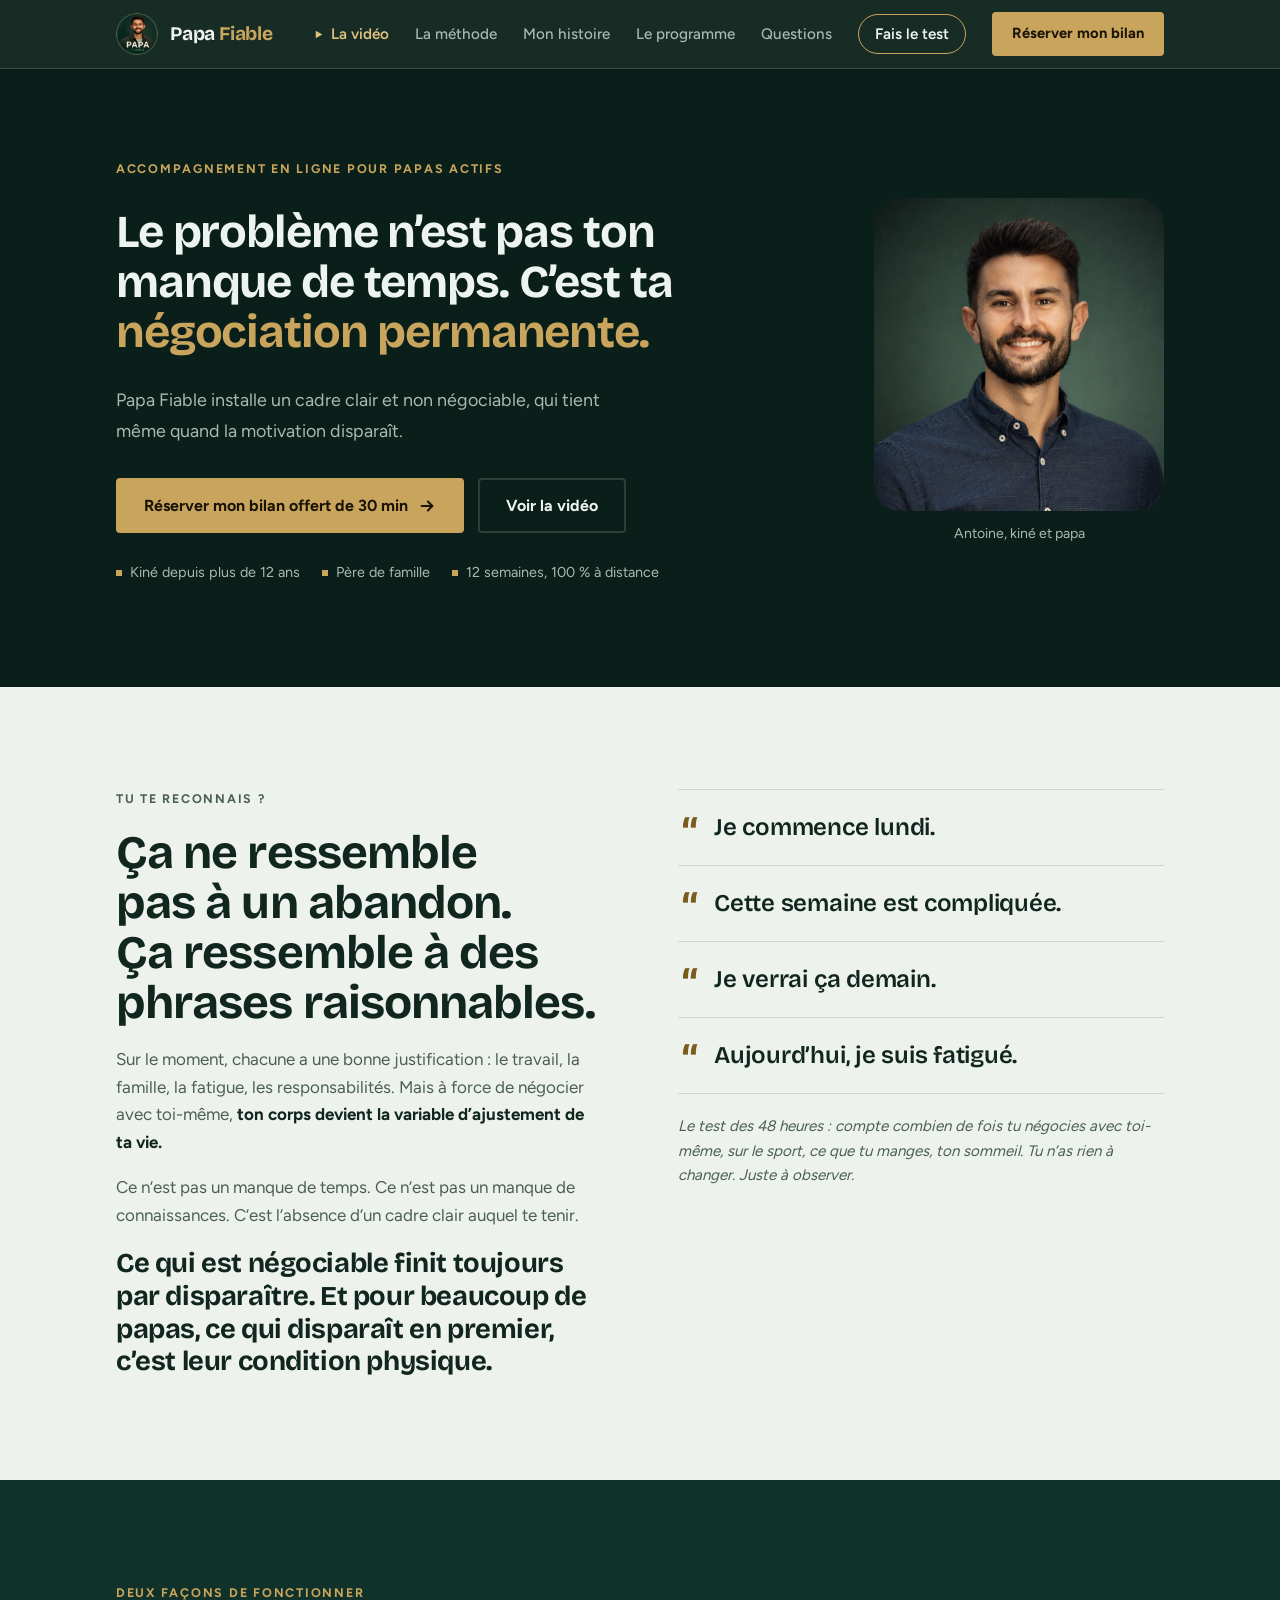
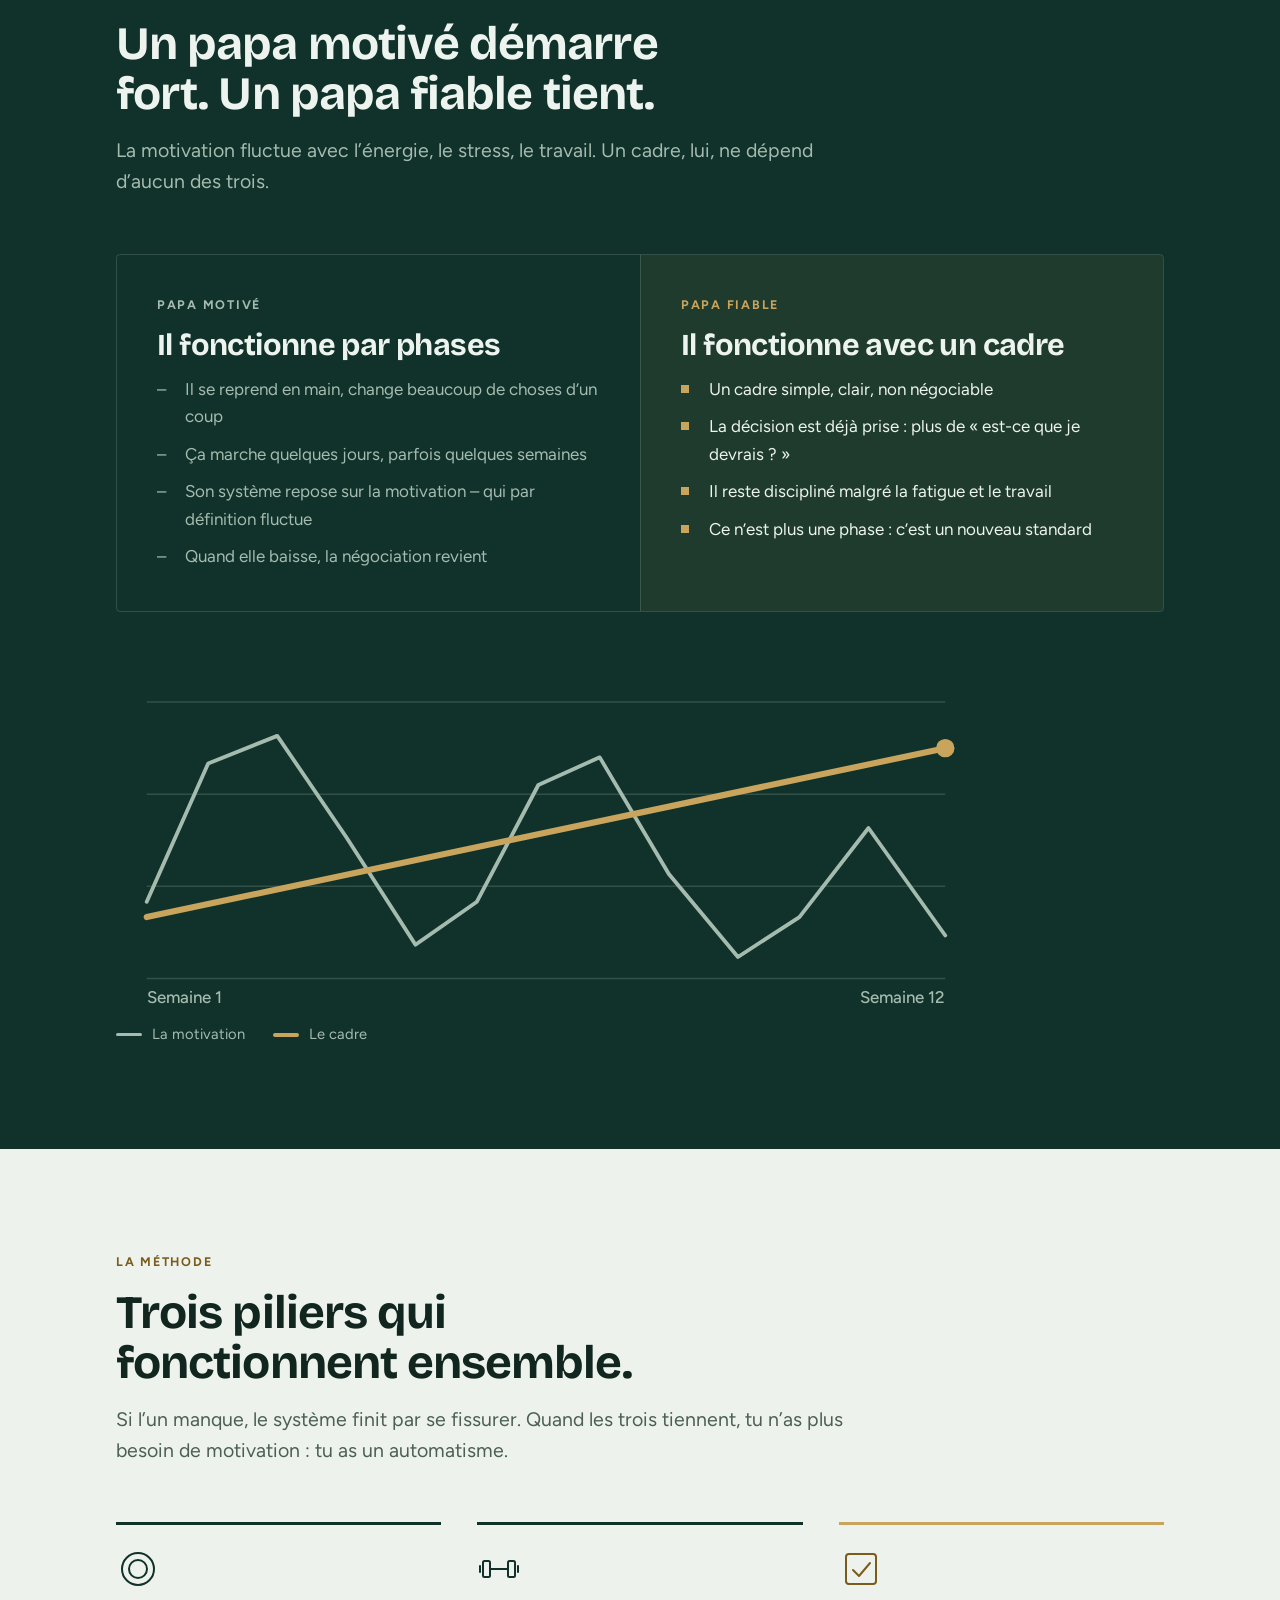
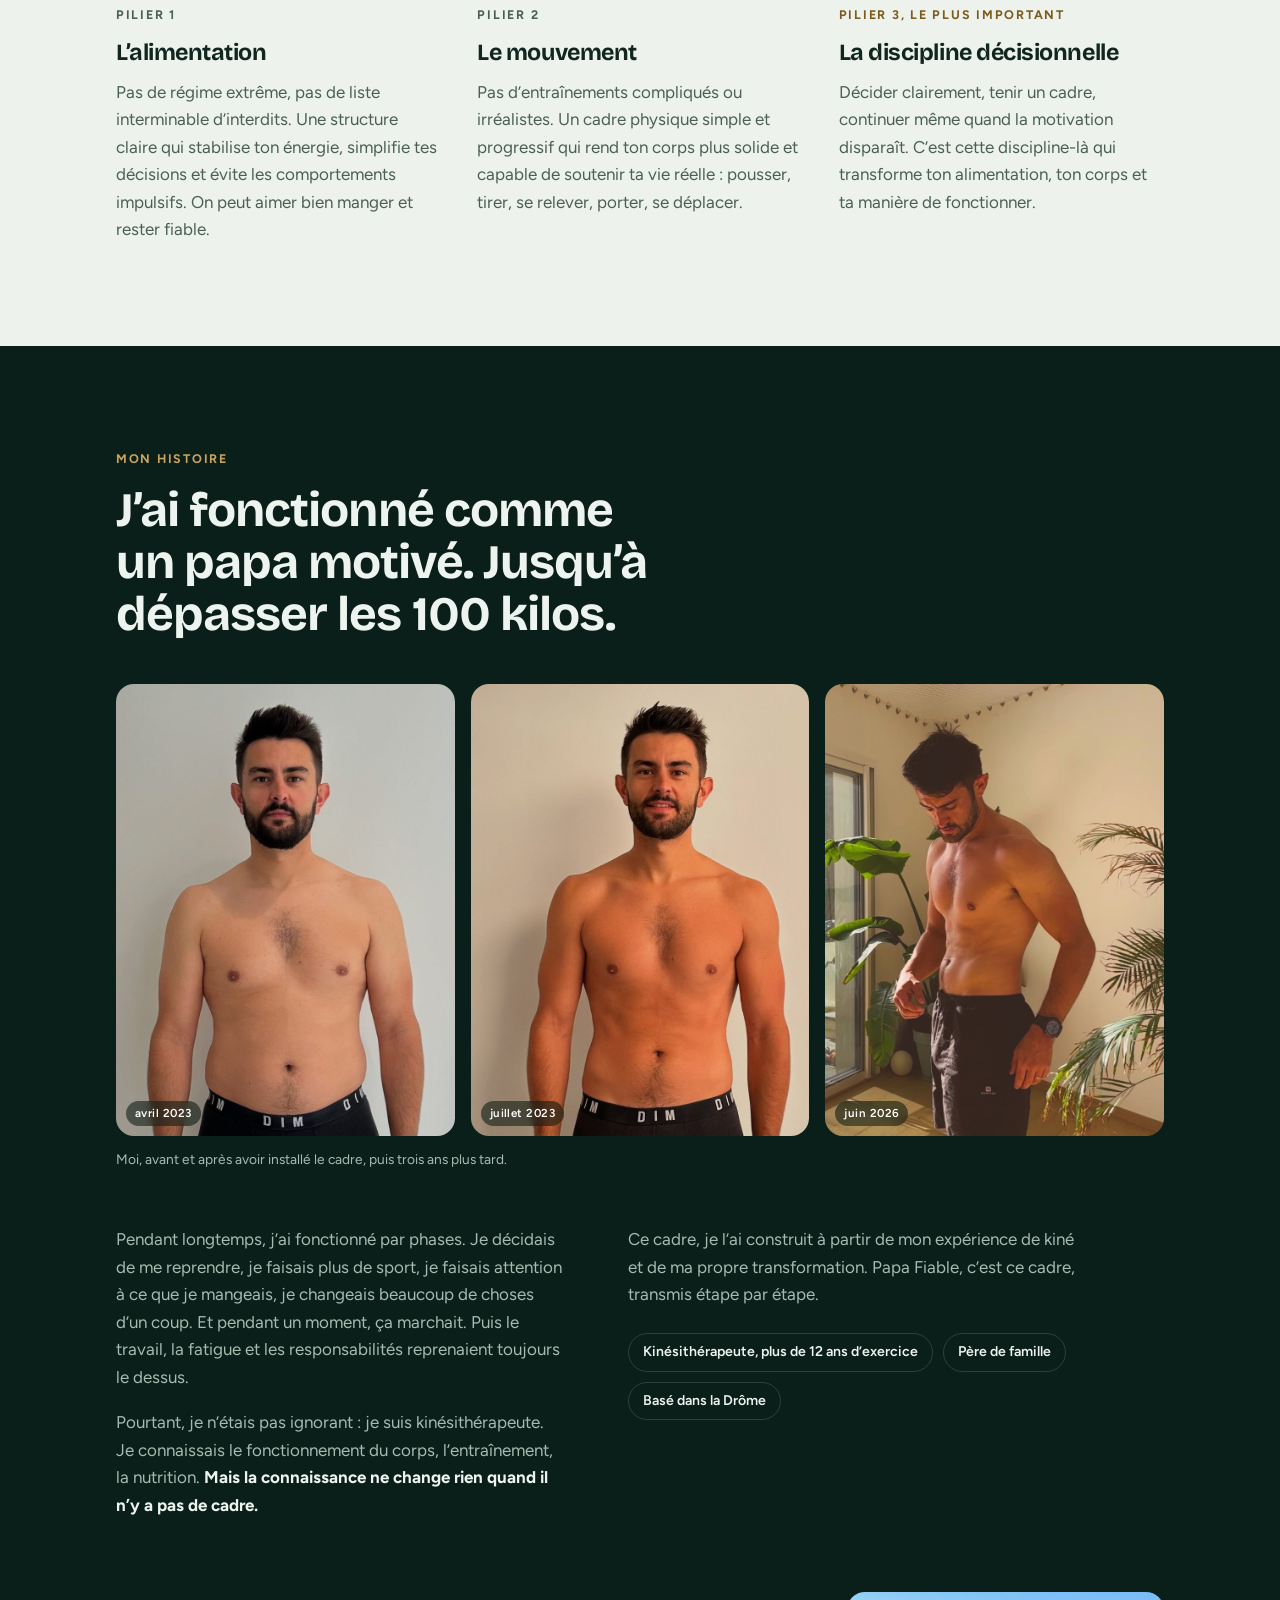
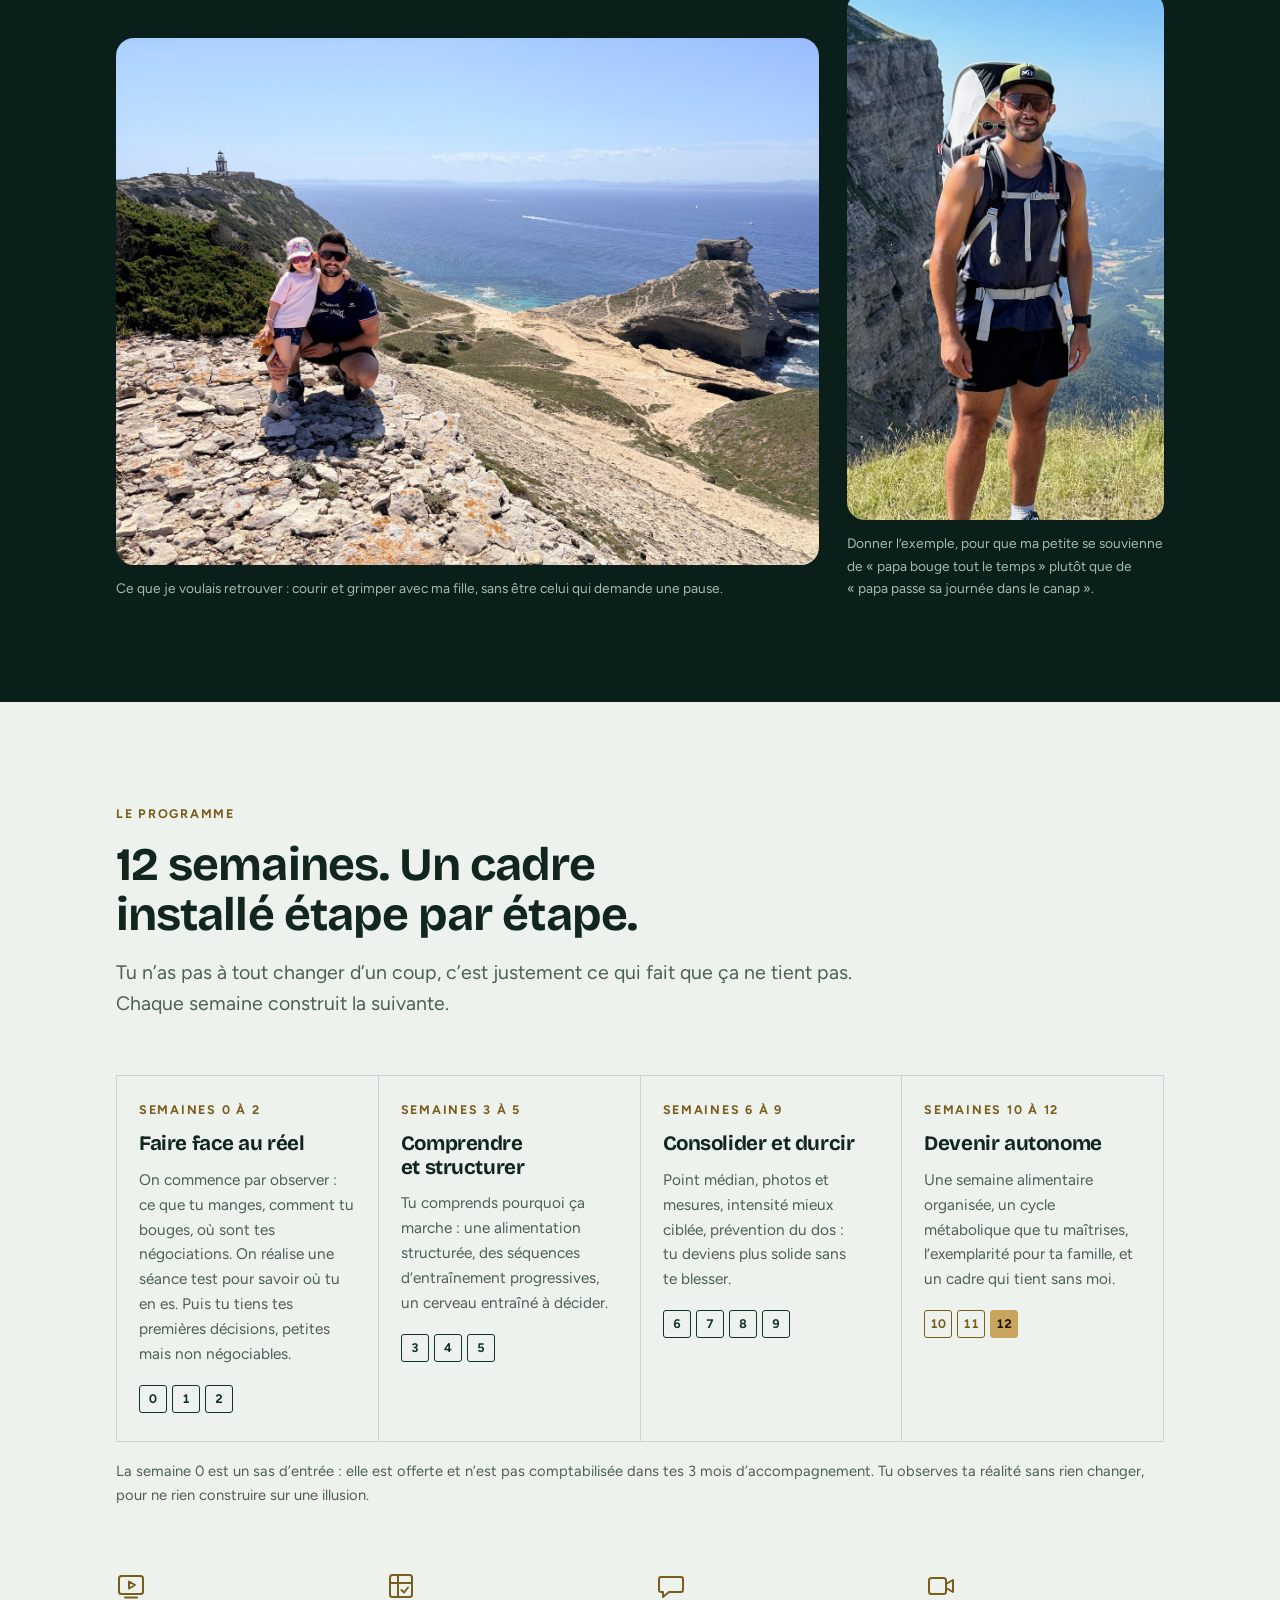
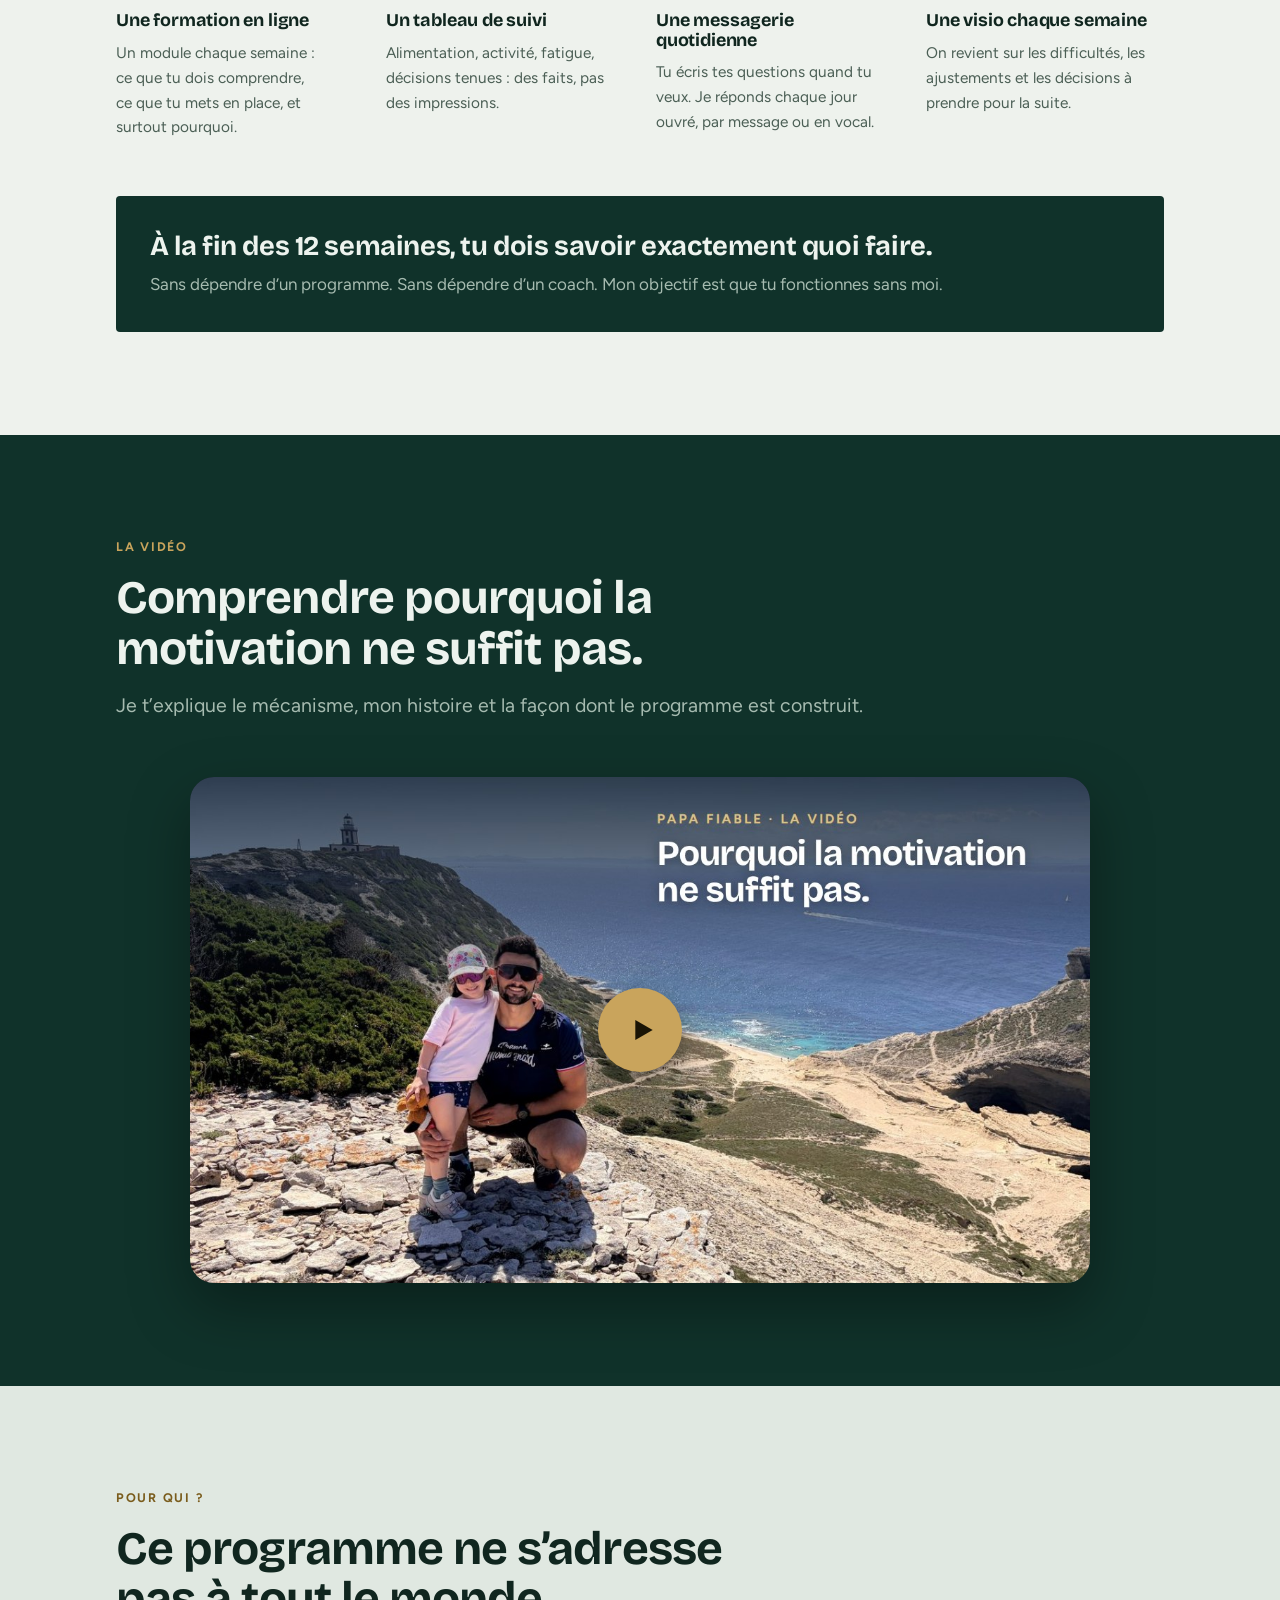
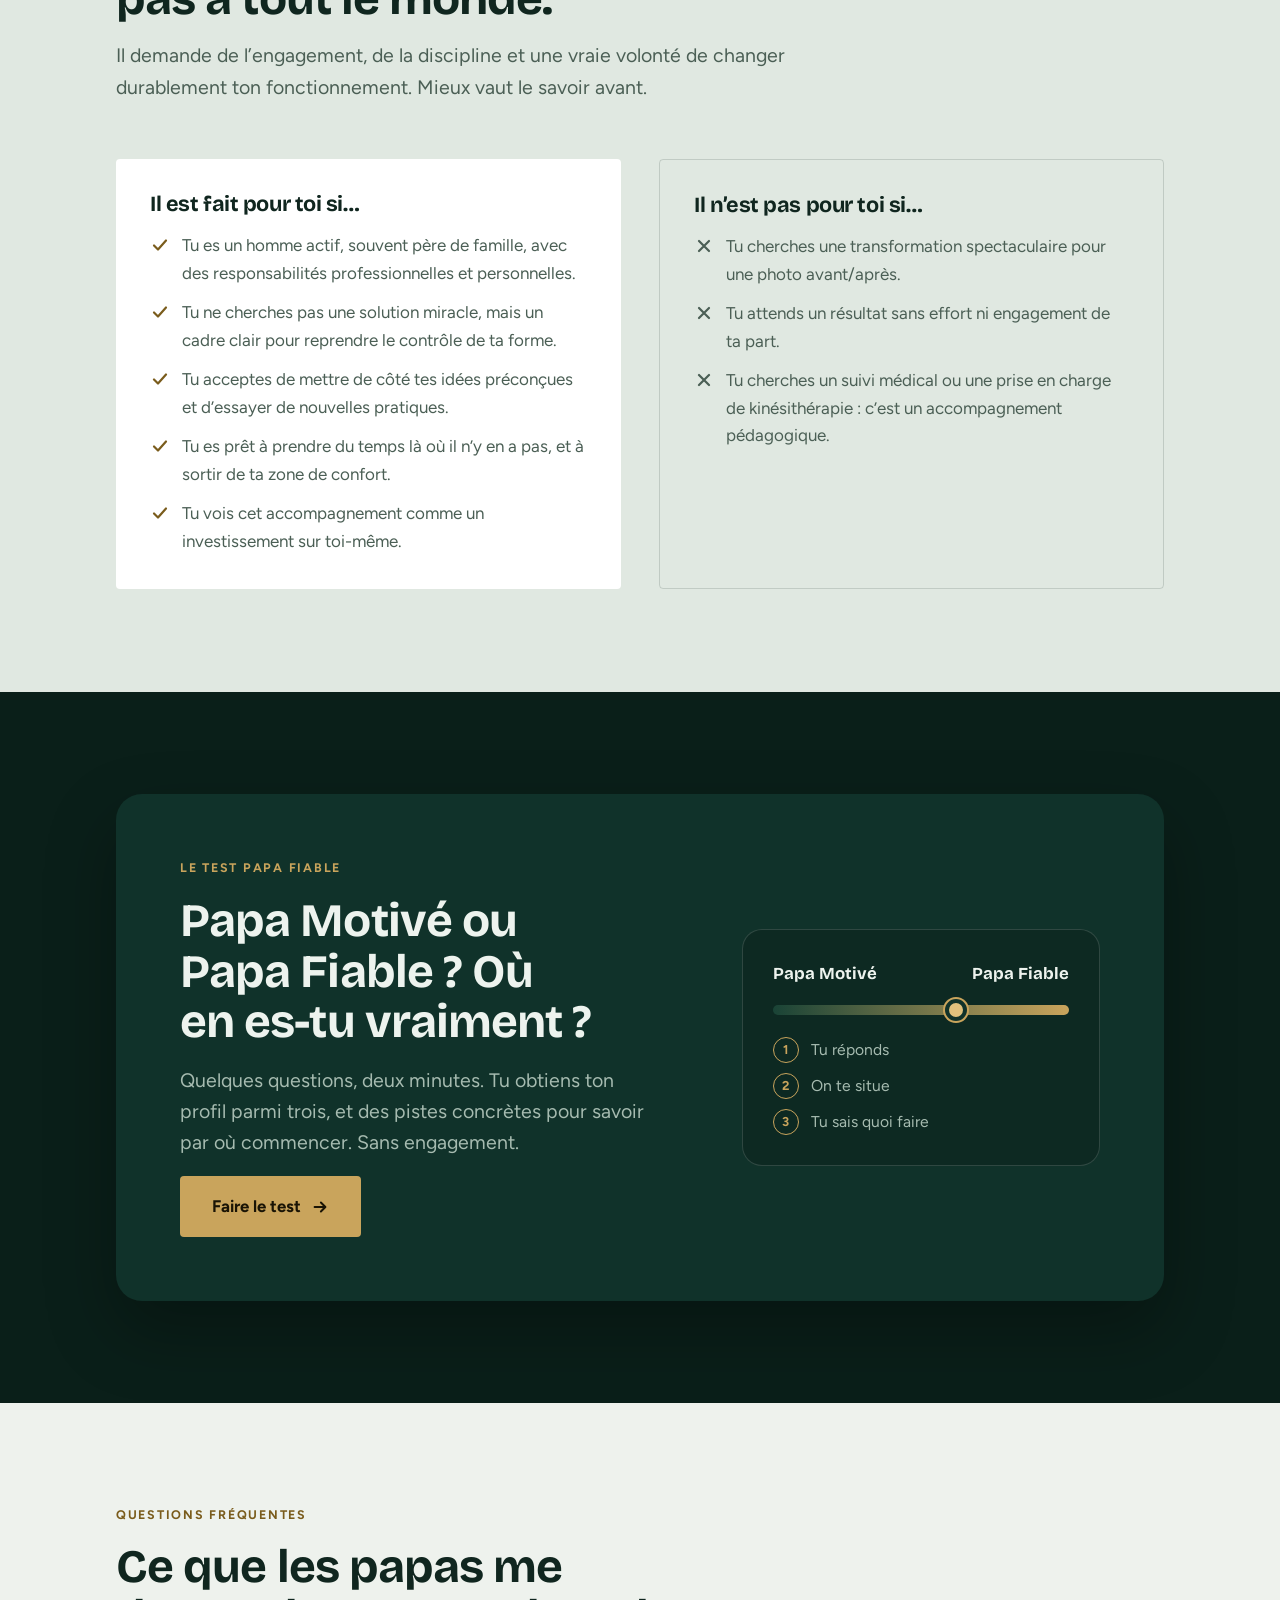
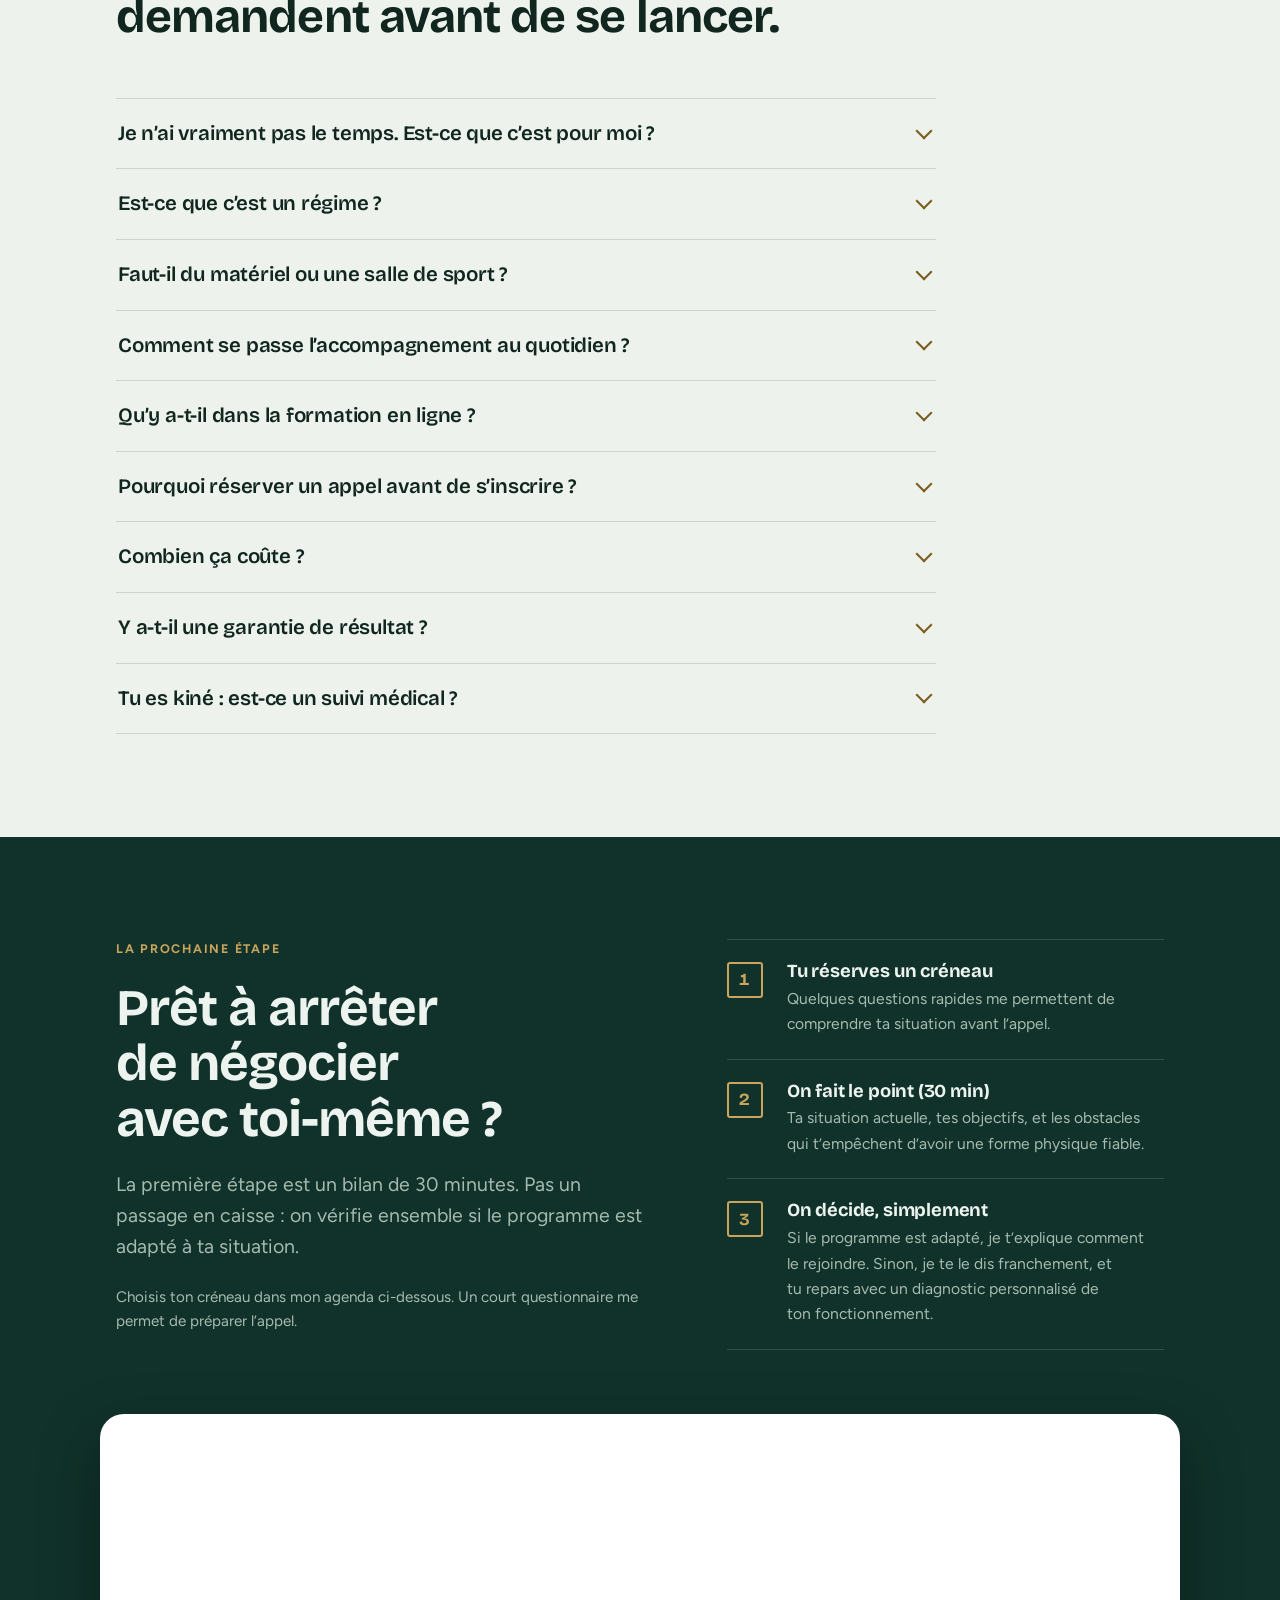
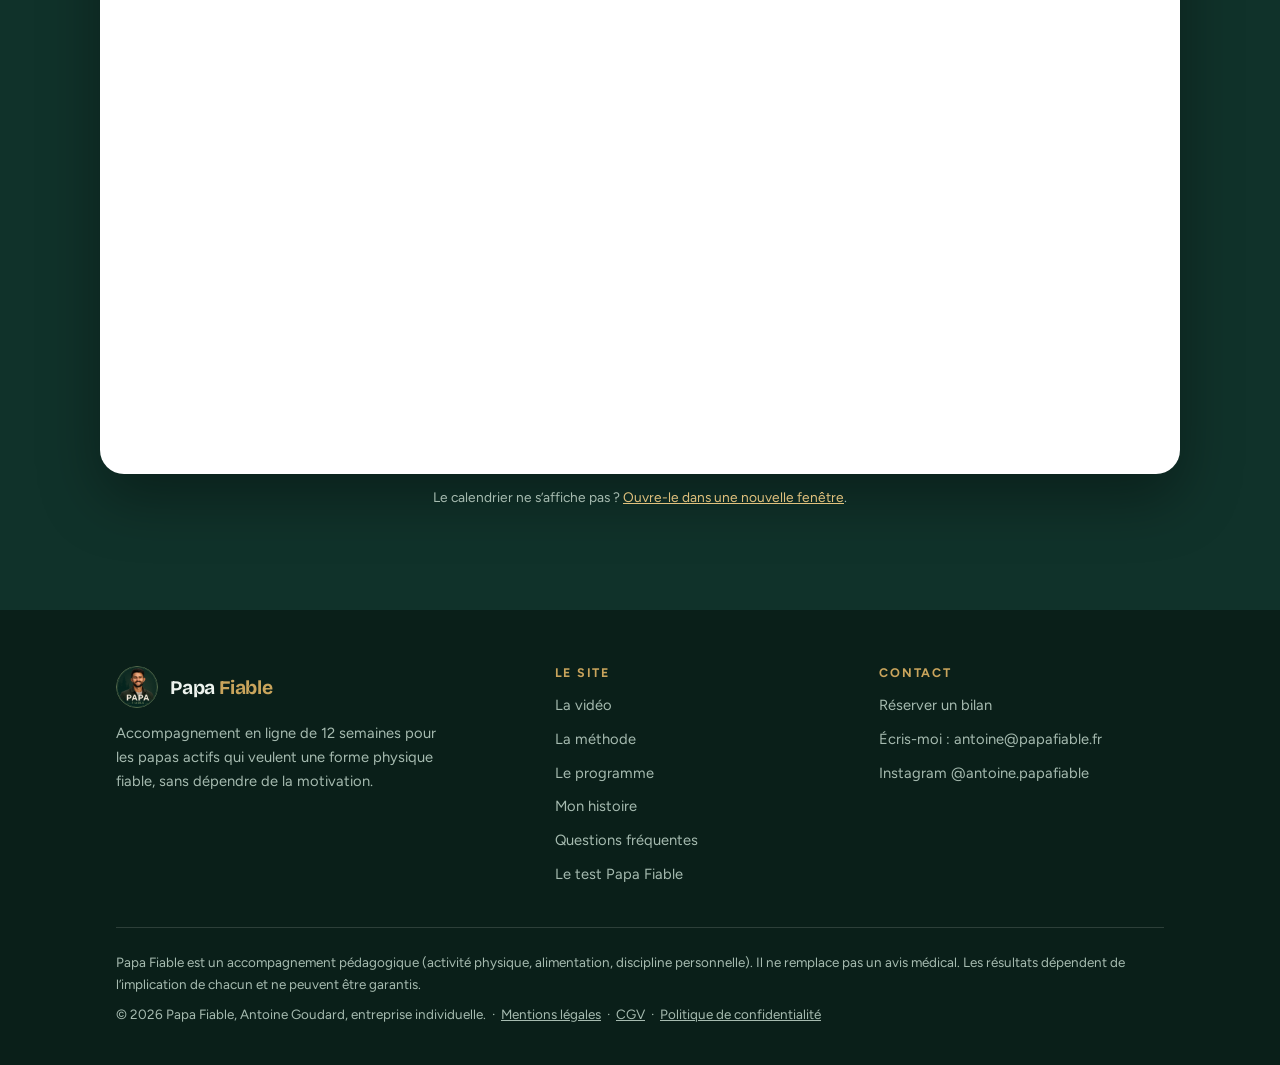
==== index.html @ 3202044a "Add files via upload" ====
<!doctype html>
<html lang="fr">
<head>
<meta charset="utf-8">
<meta name="viewport" content="width=device-width, initial-scale=1, viewport-fit=cover">
<title>Papa Fiable | Accompagnement en ligne pour papas actifs</title>
<meta name="description" content="Papa Fiable : accompagnement en ligne de 12 semaines pour les papas actifs qui veulent une forme physique fiable, sans dépendre de la motivation. Réserve ton bilan offert de 30 minutes.">
<link rel="canonical" href="https://papafiable.fr/">
<meta name="theme-color" content="#0a1f19">
<meta property="og:type" content="website">
<meta property="og:locale" content="fr_FR">
<meta property="og:site_name" content="Papa Fiable">
<meta property="og:title" content="Papa Fiable | Accompagnement en ligne pour papas actifs">
<meta property="og:description" content="Papa Fiable : accompagnement en ligne de 12 semaines pour les papas actifs qui veulent une forme physique fiable, sans dépendre de la motivation. Réserve ton bilan offert de 30 minutes.">
<meta property="og:url" content="https://papafiable.fr/">
<meta property="og:image" content="https://papafiable.fr/assets/img/og-image.jpg">
<meta name="twitter:card" content="summary_large_image">
<link rel="icon" type="image/png" sizes="32x32" href="/assets/img/favicon-32.png">
<link rel="icon" type="image/png" sizes="64x64" href="/assets/img/favicon-64.png">
<link rel="apple-touch-icon" href="/assets/img/apple-touch-icon.png">
<link rel="preload" href="/assets/fonts/bricolage-grotesque-latin-wght-normal.woff2" as="font" type="font/woff2" crossorigin>
<link rel="preload" href="/assets/fonts/figtree-latin-wght-normal.woff2" as="font" type="font/woff2" crossorigin>
<link rel="stylesheet" href="/css/style.css">
<script defer src="/js/main.js"></script>
</head>
<body>
<header class="site-header">
  <div class="wrap">
    <a class="brand" href="/" aria-label="Papa Fiable, accueil">
      <img src="/assets/img/logo.png" alt="" width="42" height="42">
      <span>Papa <b>Fiable</b></span>
    </a>
    <nav class="nav" aria-label="Navigation principale">
      <a class="nav-video" href="#video"><svg viewBox="0 0 20 20" fill="currentColor" aria-hidden="true"><path d="M5 3l12 7-12 7z"/></svg>La vidéo</a>
      <a href="#methode">La méthode</a>
      <a href="#histoire">Mon histoire</a>
      <a href="#programme">Le programme</a>
      <a href="#faq">Questions</a>
      <a class="nav-test" href="/quiz/">Fais le test</a>
      <a class="btn btn--gold btn--sm" href="#rdv">Réserver mon bilan</a>
    </nav>
  </div>
</header>

<main id="contenu">

<!-- 1. Hero -->
<section class="hero">
  <div class="wrap">
    <div class="hero-copy">
      <p class="eyebrow">Accompagnement en ligne pour papas actifs</p>
      <h1>Le problème n’est pas ton manque de temps. C’est ta <em>négociation permanente.</em></h1>
      <p class="sub">Papa Fiable installe un cadre clair et non négociable, qui tient même quand la motivation disparaît.</p>
      <div class="hero-cta">
        <a class="btn btn--gold" href="#rdv">Réserver mon bilan offert de 30&nbsp;min
          <svg viewBox="0 0 20 20" fill="none" stroke="currentColor" stroke-width="2.2" stroke-linecap="round" stroke-linejoin="round" aria-hidden="true"><path d="M4 10h11M11 5l5 5-5 5"/></svg>
        </a>
        <a class="btn btn--ghost" href="#video" data-play-video>Voir la vidéo</a>
      </div>
      <ul class="hero-proof">
        <li>Kiné depuis plus de 12 ans</li>
        <li>Père de famille</li>
        <li>12 semaines, 100&nbsp;% à distance</li>
      </ul>
    </div>
    <figure class="hero-photo">
      <img src="/assets/img/antoine-portrait-carre.jpg" alt="Antoine, fondateur de Papa Fiable, souriant" width="872" height="884" fetchpriority="high">
      <figcaption>Antoine, kiné et papa</figcaption>
    </figure>
  </div>
</section>

<!-- 2. Le problème -->
<section class="section section--paper" id="probleme">
  <div class="wrap split">
    <div class="prose">
      <p class="eyebrow">Tu te reconnais&nbsp;?</p>
      <h2 class="h2">Ça ne ressemble pas à un abandon. Ça ressemble à des phrases raisonnables.</h2>
      <p>Sur le moment, chacune a une bonne justification&nbsp;: le travail, la famille, la fatigue, les responsabilités. Mais à force de négocier avec toi-même, <strong>ton corps devient la variable d’ajustement de ta vie.</strong></p>
      <p>Ce n’est pas un manque de temps. Ce n’est pas un manque de connaissances. C’est l’absence d’un cadre clair auquel te tenir.</p>
      <p class="pull">Ce qui est négociable finit toujours par disparaître. Et pour beaucoup de papas, ce qui disparaît en premier, c’est leur condition physique.</p>
    </div>
    <div>
      <ul class="carnet" aria-label="Les phrases que tu te répètes">
        <li>Je commence lundi.</li>
        <li>Cette semaine est compliquée.</li>
        <li>Je verrai ça demain.</li>
        <li>Aujourd’hui, je suis fatigué.</li>
      </ul>
      <p class="carnet-note">Le test des 48&nbsp;heures&nbsp;: compte combien de fois tu négocies avec toi-même, sur le sport, ce que tu manges, ton sommeil. Tu n’as rien à changer. Juste à observer.</p>
    </div>
  </div>
</section>

<!-- 3. Motivé / Fiable -->
<section class="section section--marine">
  <div class="wrap">
    <div class="section-head">
      <p class="eyebrow">Deux façons de fonctionner</p>
      <h2 class="h2">Un papa motivé démarre fort. Un papa fiable tient.</h2>
      <p class="lead">La motivation fluctue avec l’énergie, le stress, le travail. Un cadre, lui, ne dépend d’aucun des trois.</p>
    </div>
    <div class="duo">
      <div>
        <p class="tag">Papa motivé</p>
        <h3>Il fonctionne par phases</h3>
        <ul>
          <li>Il se reprend en main, change beaucoup de choses d’un coup</li>
          <li>Ça marche quelques jours, parfois quelques semaines</li>
          <li>Son système repose sur la motivation – qui par définition fluctue</li>
          <li>Quand elle baisse, la négociation revient</li>
        </ul>
      </div>
      <div>
        <p class="tag">Papa fiable</p>
        <h3>Il fonctionne avec un cadre</h3>
        <ul>
          <li>Un cadre simple, clair, non négociable</li>
          <li>La décision est déjà prise&nbsp;: plus de «&nbsp;est-ce que je devrais&nbsp;?&nbsp;»</li>
          <li>Il reste discipliné malgré la fatigue et le travail</li>
          <li>Ce n’est plus une phase&nbsp;: c’est un nouveau standard</li>
        </ul>
      </div>
    </div>
    <div class="chart">
      <svg viewBox="0 0 560 230" role="img" aria-labelledby="chart-t chart-d">
        <title id="chart-t">La motivation monte et descend, le cadre avance</title>
        <desc id="chart-d">Une courbe irrégulière représente la motivation, avec des pics puis des chutes. Une ligne régulière et ascendante représente le cadre.</desc>
        <g class="grid"><line x1="20" y1="30" x2="540" y2="30"/><line x1="20" y1="90" x2="540" y2="90"/><line x1="20" y1="150" x2="540" y2="150"/><line x1="20" y1="210" x2="540" y2="210"/></g>
        <polyline class="wave" points="20,160 60,70 105,52 150,118 195,188 235,160 275,84 315,66 360,142 405,196 445,170 490,112 540,182"/>
        <line class="frame-line" x1="20" y1="170" x2="540" y2="60"/>
        <circle class="dot" cx="540" cy="60" r="6"/>
        <text class="axis-label" x="20" y="226">Semaine 1</text>
        <text class="axis-label" x="540" y="226" text-anchor="end">Semaine 12</text>
      </svg>
      <div class="chart-legend"><span><i></i>La motivation</span><span><i></i>Le cadre</span></div>
    </div>
  </div>
</section>

<!-- 4. Les piliers -->
<section class="section section--paper" id="methode">
  <div class="wrap">
    <div class="section-head">
      <p class="eyebrow">La méthode</p>
      <h2 class="h2">Trois piliers qui fonctionnent ensemble.</h2>
      <p class="lead">Si l’un manque, le système finit par se fissurer. Quand les trois tiennent, tu n’as plus besoin de motivation&nbsp;: tu as un automatisme.</p>
    </div>
    <div class="pillars">
      <article class="pillar">
        <svg viewBox="0 0 44 44" fill="none" stroke="currentColor" stroke-width="2" stroke-linecap="round" aria-hidden="true"><circle cx="22" cy="22" r="16"/><circle cx="22" cy="22" r="9"/></svg>
        <p class="kicker">Pilier 1</p>
        <h3>L’alimentation</h3>
        <p>Pas de régime extrême, pas de liste interminable d’interdits. Une structure claire qui stabilise ton énergie, simplifie tes décisions et évite les comportements impulsifs. On peut aimer bien manger et rester fiable.</p>
      </article>
      <article class="pillar">
        <svg viewBox="0 0 44 44" fill="none" stroke="currentColor" stroke-width="2" stroke-linecap="round" stroke-linejoin="round" aria-hidden="true"><path d="M13 22h18"/><rect x="6" y="14" width="7" height="16" rx="1.5"/><rect x="31" y="14" width="7" height="16" rx="1.5"/><path d="M3 19v6M41 19v6"/></svg>
        <p class="kicker">Pilier 2</p>
        <h3>Le mouvement</h3>
        <p>Pas d’entraînements compliqués ou irréalistes. Un cadre physique simple et progressif qui rend ton corps plus solide et capable de soutenir ta vie réelle&nbsp;: pousser, tirer, se relever, porter, se déplacer.</p>
      </article>
      <article class="pillar">
        <svg viewBox="0 0 44 44" fill="none" stroke="currentColor" stroke-width="2" stroke-linecap="round" stroke-linejoin="round" aria-hidden="true"><rect x="7" y="7" width="30" height="30" rx="3"/><path d="M14 23l6 6 11-13"/></svg>
        <p class="kicker">Pilier 3, le plus important</p>
        <h3>La discipline décisionnelle</h3>
        <p>Décider clairement, tenir un cadre, continuer même quand la motivation disparaît. C’est cette discipline-là qui transforme ton alimentation, ton corps et ta manière de fonctionner.</p>
      </article>
    </div>
  </div>
</section>

<!-- 5. Mon histoire -->
<section class="section section--ink" id="histoire">
  <div class="wrap">
    <div class="story-head">
      <p class="eyebrow">Mon histoire</p>
      <h2>J’ai fonctionné comme un papa motivé. Jusqu’à dépasser les 100&nbsp;kilos.</h2>
    </div>
    <figure class="triptych" style="margin:0">
      <div class="tri">
        <div class="tri-i"><img src="/assets/img/tri-avril-2023.jpg" alt="Antoine en avril 2023, avant la mise en place du cadre" width="800" height="1067" loading="lazy"><span class="date">avril 2023</span></div>
        <div class="tri-i"><img src="/assets/img/tri-juillet-2023.jpg" alt="Antoine en juillet 2023, après la mise en place du cadre" width="800" height="1067" loading="lazy"><span class="date">juillet 2023</span></div>
        <div class="tri-i"><img src="/assets/img/tri-juin-2026.jpg" alt="Antoine en juin 2026, trois ans plus tard" width="800" height="1067" loading="lazy"><span class="date">juin 2026</span></div>
      </div>
      <figcaption>Moi, avant et après avoir installé le cadre, puis trois ans plus tard.</figcaption>
    </figure>
    <div class="story-copy prose">
      <div class="col">
        <p>Pendant longtemps, j’ai fonctionné par phases. Je décidais de me reprendre, je faisais plus de sport, je faisais attention à ce que je mangeais, je changeais beaucoup de choses d’un coup. Et pendant un moment, ça marchait. Puis le travail, la fatigue et les responsabilités reprenaient toujours le dessus.</p>
        <p>Pourtant, je n’étais pas ignorant&nbsp;: je suis kinésithérapeute. Je connaissais le fonctionnement du corps, l’entraînement, la nutrition. <strong>Mais la connaissance ne change rien quand il n’y a pas de cadre.</strong></p>
      </div>
      <div class="col">
        <p>Ce cadre, je l’ai construit à partir de mon expérience de kiné et de ma propre transformation. Papa Fiable, c’est ce cadre, transmis étape par étape.</p>
        <ul class="creds">
          <li>Kinésithérapeute, plus de 12 ans d’exercice</li>
          <li>Père de famille</li>
          <li>Basé dans la Drôme</li>
        </ul>
      </div>
    </div>
    <div class="gallery">
      <figure class="g-wide">
        <img src="/assets/img/falaise-alice.jpg" alt="Antoine et sa fille sur une falaise face à la mer, souriants" width="1600" height="1200" loading="lazy">
        <figcaption>Ce que je voulais retrouver&nbsp;: courir et grimper avec ma fille, sans être celui qui demande une pause.</figcaption>
      </figure>
      <figure class="g-tall">
        <img src="/assets/img/rando-porte-bebe.jpg" alt="Antoine en randonnée en montagne avec un enfant dans un porte-bébé" width="648" height="1500" loading="lazy">
        <figcaption>Donner l’exemple, pour que ma petite se souvienne de «&nbsp;papa bouge tout le temps&nbsp;» plutôt que de «&nbsp;papa passe sa journée dans le canap&nbsp;».</figcaption>
      </figure>
    </div>
  </div>
</section>

<!-- 6. Le programme -->
<section class="section section--paper" id="programme">
  <div class="wrap">
    <div class="section-head">
      <p class="eyebrow">Le programme</p>
      <h2 class="h2">12 semaines. Un cadre installé étape par étape.</h2>
      <p class="lead">Tu n’as pas à tout changer d’un coup, c’est justement ce qui fait que ça ne tient pas. Chaque semaine construit la suivante.</p>
    </div>
    <div class="phases">
      <article class="phase">
        <p class="when">Semaines 0 à 2</p>
        <h3>Faire face au réel</h3>
        <p>On commence par observer&nbsp;: ce que tu manges, comment tu bouges, où sont tes négociations. On réalise une séance test pour savoir où tu en es. Puis tu tiens tes premières décisions, petites mais non négociables.</p>
        <ol class="cells" aria-label="Semaines 0 à 2"><li>0</li><li>1</li><li>2</li></ol>
      </article>
      <article class="phase">
        <p class="when">Semaines 3 à 5</p>
        <h3>Comprendre et structurer</h3>
        <p>Tu comprends pourquoi ça marche&nbsp;: une alimentation structurée, des séquences d’entraînement progressives, un cerveau entraîné à décider.</p>
        <ol class="cells" aria-label="Semaines 3 à 5"><li>3</li><li>4</li><li>5</li></ol>
      </article>
      <article class="phase">
        <p class="when">Semaines 6 à 9</p>
        <h3>Consolider et durcir</h3>
        <p>Point médian, photos et mesures, intensité mieux ciblée, prévention du dos&nbsp;: tu deviens plus solide sans te blesser.</p>
        <ol class="cells" aria-label="Semaines 6 à 9"><li>6</li><li>7</li><li>8</li><li>9</li></ol>
      </article>
      <article class="phase">
        <p class="when">Semaines 10 à 12</p>
        <h3>Devenir autonome</h3>
        <p>Une semaine alimentaire organisée, un cycle métabolique que tu maîtrises, l’exemplarité pour ta famille, et un cadre qui tient sans moi.</p>
        <ol class="cells" aria-label="Semaines 10 à 12"><li>10</li><li>11</li><li>12</li></ol>
      </article>
    </div>
    <p class="phases-note">La semaine 0 est un sas d’entrée&nbsp;: elle est offerte et n’est pas comptabilisée dans tes 3 mois d’accompagnement. Tu observes ta réalité sans rien changer, pour ne rien construire sur une illusion.</p>

    <div class="includes">
      <article class="include">
        <svg viewBox="0 0 30 30" fill="none" stroke="currentColor" stroke-width="2" stroke-linecap="round" stroke-linejoin="round" aria-hidden="true"><rect x="3" y="5" width="24" height="18" rx="2.5"/><path d="M13 10.5l6 3.5-6 3.5z"/><path d="M9 26.5h12"/></svg>
        <h3>Une formation en ligne</h3>
        <p>Un module chaque semaine&nbsp;: ce que tu dois comprendre, ce que tu mets en place, et surtout pourquoi.</p>
      </article>
      <article class="include">
        <svg viewBox="0 0 30 30" fill="none" stroke="currentColor" stroke-width="2" stroke-linecap="round" stroke-linejoin="round" aria-hidden="true"><rect x="4" y="4" width="22" height="22" rx="2.5"/><path d="M4 12h22M12 4v22"/><path d="M15.5 19l2.5 2.5 4-5"/></svg>
        <h3>Un tableau de suivi</h3>
        <p>Alimentation, activité, fatigue, décisions tenues&nbsp;: des faits, pas des impressions.</p>
      </article>
      <article class="include">
        <svg viewBox="0 0 30 30" fill="none" stroke="currentColor" stroke-width="2" stroke-linecap="round" stroke-linejoin="round" aria-hidden="true"><path d="M5 6h20a2 2 0 012 2v11a2 2 0 01-2 2H13l-6 5v-5H5a2 2 0 01-2-2V8a2 2 0 012-2z"/></svg>
        <h3>Une messagerie quotidienne</h3>
        <p>Tu écris tes questions quand tu veux. Je réponds chaque jour ouvré, par message ou en vocal.</p>
      </article>
      <article class="include">
        <svg viewBox="0 0 30 30" fill="none" stroke="currentColor" stroke-width="2" stroke-linecap="round" stroke-linejoin="round" aria-hidden="true"><rect x="3" y="7" width="17" height="16" rx="2.5"/><path d="M20 13l7-4v12l-7-4"/></svg>
        <h3>Une visio chaque semaine</h3>
        <p>On revient sur les difficultés, les ajustements et les décisions à prendre pour la suite.</p>
      </article>
    </div>

    <div class="autonomy">
      <p>À la fin des 12 semaines, tu dois savoir exactement quoi faire.</p>
      <p>Sans dépendre d’un programme. Sans dépendre d’un coach. Mon objectif est que tu fonctionnes sans moi.</p>
    </div>
  </div>
</section>

<!-- 7. Vidéo -->
<section class="section section--marine" id="video">
  <div class="wrap">
    <div class="section-head">
      <p class="eyebrow">La vidéo</p>
      <h2 class="h2">Comprendre pourquoi la motivation ne suffit pas.</h2>
      <p class="lead">Je t’explique le mécanisme, mon histoire et la façon dont le programme est construit.</p>
    </div>
    <div class="video-wrap">
      <div class="video" id="vsl" data-yt="W4G4U67p5-M">
        <iframe id="vsl-frame" src="https://www.youtube-nocookie.com/embed/W4G4U67p5-M?enablejsapi=1&amp;rel=0&amp;modestbranding=1&amp;playsinline=1&amp;iv_load_policy=3&amp;disablekb=0" title="Vidéo de présentation Papa Fiable" loading="lazy" referrerpolicy="strict-origin-when-cross-origin" allow="accelerometer; autoplay; encrypted-media; picture-in-picture; fullscreen" allowfullscreen></iframe>
        <button class="play" type="button" aria-label="Lire la vidéo de présentation de Papa Fiable">
          <img src="/assets/img/video-poster.jpg" alt="" width="1280" height="720" loading="lazy">
          <span class="disc"><svg viewBox="0 0 24 24" fill="currentColor" aria-hidden="true"><path d="M7 4.5v15l13-7.5z"/></svg></span>
        </button>
      </div>
    </div>
  </div>
</section>

<!-- 8. Pour qui -->
<section class="section section--paper-2" id="pour-qui">
  <div class="wrap">
    <div class="section-head">
      <p class="eyebrow">Pour qui&nbsp;?</p>
      <h2 class="h2">Ce programme ne s’adresse pas à tout le monde.</h2>
      <p class="lead">Il demande de l’engagement, de la discipline et une vraie volonté de changer durablement ton fonctionnement. Mieux vaut le savoir avant.</p>
    </div>
    <div class="fit">
      <div>
        <h3>Il est fait pour toi si…</h3>
        <ul>
          <li><svg viewBox="0 0 20 20" fill="none" stroke="currentColor" stroke-width="2.2" stroke-linecap="round" stroke-linejoin="round" aria-hidden="true"><path d="M4 10.5l4 4 8-9"/></svg>Tu es un homme actif, souvent père de famille, avec des responsabilités professionnelles et personnelles.</li>
          <li><svg viewBox="0 0 20 20" fill="none" stroke="currentColor" stroke-width="2.2" stroke-linecap="round" stroke-linejoin="round" aria-hidden="true"><path d="M4 10.5l4 4 8-9"/></svg>Tu ne cherches pas une solution miracle, mais un cadre clair pour reprendre le contrôle de ta forme.</li>
          <li><svg viewBox="0 0 20 20" fill="none" stroke="currentColor" stroke-width="2.2" stroke-linecap="round" stroke-linejoin="round" aria-hidden="true"><path d="M4 10.5l4 4 8-9"/></svg>Tu acceptes de mettre de côté tes idées préconçues et d’essayer de nouvelles pratiques.</li>
          <li><svg viewBox="0 0 20 20" fill="none" stroke="currentColor" stroke-width="2.2" stroke-linecap="round" stroke-linejoin="round" aria-hidden="true"><path d="M4 10.5l4 4 8-9"/></svg>Tu es prêt à prendre du temps là où il n’y en a pas, et à sortir de ta zone de confort.</li>
          <li><svg viewBox="0 0 20 20" fill="none" stroke="currentColor" stroke-width="2.2" stroke-linecap="round" stroke-linejoin="round" aria-hidden="true"><path d="M4 10.5l4 4 8-9"/></svg>Tu vois cet accompagnement comme un investissement sur toi-même.</li>
        </ul>
      </div>
      <div>
        <h3>Il n’est pas pour toi si…</h3>
        <ul>
          <li><svg viewBox="0 0 20 20" fill="none" stroke="currentColor" stroke-width="2.2" stroke-linecap="round" aria-hidden="true"><path d="M5 5l10 10M15 5L5 15"/></svg>Tu cherches une transformation spectaculaire pour une photo avant/après.</li>
          <li><svg viewBox="0 0 20 20" fill="none" stroke="currentColor" stroke-width="2.2" stroke-linecap="round" aria-hidden="true"><path d="M5 5l10 10M15 5L5 15"/></svg>Tu attends un résultat sans effort ni engagement de ta part.</li>
          <li><svg viewBox="0 0 20 20" fill="none" stroke="currentColor" stroke-width="2.2" stroke-linecap="round" aria-hidden="true"><path d="M5 5l10 10M15 5L5 15"/></svg>Tu cherches un suivi médical ou une prise en charge de kinésithérapie&nbsp;: c’est un accompagnement pédagogique.</li>
        </ul>
      </div>
    </div>
  </div>
</section>

<!-- 9. Quiz -->
<section class="section section--ink quiz-section" id="quiz">
  <div class="wrap">
    <div class="quiz-card cadre">
      <div class="quiz-copy">
        <p class="eyebrow">Le test Papa Fiable</p>
        <h2>Papa Motivé ou Papa Fiable&nbsp;? Où en es-tu vraiment&nbsp;?</h2>
        <p class="lead">Quelques questions, deux minutes. Tu obtiens ton profil parmi trois, et des pistes concrètes pour savoir par où commencer. Sans engagement.</p>
        <a class="btn btn--gold btn--lg" href="/quiz/">Faire le test
          <svg viewBox="0 0 20 20" fill="none" stroke="currentColor" stroke-width="2.2" stroke-linecap="round" stroke-linejoin="round" aria-hidden="true"><path d="M4 10h11M11 5l5 5-5 5"/></svg>
        </a>
      </div>
      <div class="quiz-gauge" aria-hidden="true">
        <div class="gauge-labels"><b>Papa Motivé</b><b>Papa Fiable</b></div>
        <div class="gauge-bar"><i></i></div>
        <ol class="gauge-steps"><li>Tu réponds</li><li>On te situe</li><li>Tu sais quoi faire</li></ol>
      </div>
    </div>
  </div>
</section>

<!-- 10. FAQ -->
<section class="section section--paper" id="faq">
  <div class="wrap">
    <div class="section-head">
      <p class="eyebrow">Questions fréquentes</p>
      <h2 class="h2">Ce que les papas me demandent avant de se lancer.</h2>
    </div>
    <div class="faq">
      <details>
        <summary>Je n’ai vraiment pas le temps. Est-ce que c’est pour moi&nbsp;?</summary>
        <div class="answer"><p>Le programme est conçu pour ta vraie vie, avec ton travail, ta famille et les imprévus, pas pour une période idéale. On démarre petit&nbsp;: la première semaine d’action, tu ne changes qu’une seule règle alimentaire et tu ajoutes quelques séances simples.</p><p>Et le vrai sujet est rarement le temps. C’est la fréquence de tes micro-négociations.</p></div>
      </details>
      <details>
        <summary>Est-ce que c’est un régime&nbsp;?</summary>
        <div class="answer"><p>Non. Pas de régime extrême, pas de liste d’interdits. On structure ton alimentation pour stabiliser ton énergie et simplifier tes décisions, et on t’apprend à ajuster intelligemment selon tes journées. On peut aimer bien manger et bien vivre.</p></div>
      </details>
      <details>
        <summary>Faut-il du matériel ou une salle de sport&nbsp;?</summary>
        <div class="answer"><p>Le programme se fait entièrement à distance. Il te faut un espace minimal pour bouger, une balance, des haltères ou des charges, et une tenue adaptée. On fait le point sur ta situation pendant le bilan.</p></div>
      </details>
      <details>
        <summary>Comment se passe l’accompagnement au quotidien&nbsp;?</summary>
        <div class="answer"><p>Tu suis un module de formation chaque semaine, tu remplis ton tableau de suivi, tu m’écris tes questions par messagerie (je réponds chaque jour ouvré, par message ou en vocal) et nous faisons une visioconférence hebdomadaire.</p></div>
      </details>
      <details>
        <summary>Qu’y a-t-il dans la formation en ligne&nbsp;?</summary>
        <div class="answer"><p>Chaque semaine donne accès à un nouveau module vidéo. Chaque module t’explique de nouvelles recommandations. J’essaie d’être le plus exhaustif possible&nbsp;:</p>
          <ul class="answer-list">
            <li>les catégories d’aliments et les recommandations</li>
            <li>comprendre ce qu’est le cycle métabolique</li>
            <li>les différents types d’activité physique et comment les réaliser</li>
            <li>le travail de mobilité et les étirements</li>
            <li>la prévention des maux de dos</li>
            <li>le sommeil</li>
            <li>les règles de développement personnel pour améliorer ta capacité à rester discipliné</li>
          </ul>
          <p>Sous chaque vidéo, tu trouves les actions clés à appliquer sur la semaine, et les ressources téléchargeables pour avoir une fiche résumé quand c’est important.</p></div>
      </details>
      <details>
        <summary>Pourquoi réserver un appel avant de s’inscrire&nbsp;?</summary>
        <div class="answer"><p>Parce que le programme ne convient pas à tout le monde. Pendant 30 minutes, on fait le point sur ta situation, tes objectifs et ce qui t’empêche aujourd’hui d’avoir une forme physique fiable, pour vérifier que le programme est adapté à toi. Ce n’est pas un appel pour te convaincre à tout prix.</p></div>
      </details>
      <details>
        <summary>Combien ça coûte&nbsp;?</summary>
        <div class="answer"><p>Le tarif est présenté pendant le bilan, une fois que nous avons vérifié ensemble que le programme est adapté à ta situation.</p></div>
      </details>
      <details>
        <summary>Y a-t-il une garantie de résultat&nbsp;?</summary>
        <div class="answer"><p>Non, et je préfère te le dire clairement. Je m’engage sur les moyens&nbsp;: un accompagnement sérieux, des contenus précis, un suivi quotidien. Les résultats seront là, mais dépendent avant tout de ton implication.</p></div>
      </details>
      <details>
        <summary>Tu es kiné&nbsp;: est-ce un suivi médical&nbsp;?</summary>
        <div class="answer"><p>Non. Papa Fiable est un accompagnement pédagogique autour de l’activité physique, de l’alimentation et de la discipline personnelle. Il ne pose aucun diagnostic et ne remplace ni un avis médical ni une prise en charge de kinésithérapie. En cas de doute sur ton aptitude à suivre le programme, demande l’avis de ton médecin.</p></div>
      </details>
    </div>
  </div>
</section>

<!-- 11. CTA final + agenda intégré -->
<section class="section section--marine" id="rdv">
  <div class="wrap">
    <div class="final">
      <div class="final-copy">
        <p class="eyebrow">La prochaine étape</p>
        <h2>Prêt à arrêter de négocier avec toi-même&nbsp;?</h2>
        <p class="lead">La première étape est un bilan de 30 minutes. Pas un passage en caisse&nbsp;: on vérifie ensemble si le programme est adapté à ta situation.</p>
        <p class="microcopy">Choisis ton créneau dans mon agenda ci-dessous. Un court questionnaire me permet de préparer l’appel.</p>
      </div>
      <ol class="steps">
        <li><div><h3>Tu réserves un créneau</h3><p>Quelques questions rapides me permettent de comprendre ta situation avant l’appel.</p></div></li>
        <li><div><h3>On fait le point (30 min)</h3><p>Ta situation actuelle, tes objectifs, et les obstacles qui t’empêchent d’avoir une forme physique fiable.</p></div></li>
        <li><div><h3>On décide, simplement</h3><p>Si le programme est adapté, je t’explique comment le rejoindre. Sinon, je te le dis franchement, et tu repars avec un diagnostic personnalisé de ton fonctionnement.</p></div></li>
      </ol>
    </div>
    <div class="booking">
      <div class="cal-host" id="cal-host" data-url="https://calendly.com/antoine-papafiable/on-attaque"></div>
      <noscript><p class="booking-note"><a href="https://calendly.com/antoine-papafiable/on-attaque" target="_blank" rel="noopener">Réserver mon bilan sur Calendly</a></p></noscript>
      <p class="booking-note">Le calendrier ne s’affiche pas&nbsp;? <a href="https://calendly.com/antoine-papafiable/on-attaque" target="_blank" rel="noopener">Ouvre-le dans une nouvelle fenêtre</a>.</p>
    </div>
  </div>
</section>

</main>

<footer class="site-footer">
  <div class="wrap">
    <div class="footer-grid">
      <div class="footer-brand">
        <a class="brand" href="/"><img src="/assets/img/logo.png" alt="" width="42" height="42"><span>Papa <b>Fiable</b></span></a>
        <p>Accompagnement en ligne de 12 semaines pour les papas actifs qui veulent une forme physique fiable, sans dépendre de la motivation.</p>
      </div>
      <div>
        <h4>Le site</h4>
        <ul>
          <li><a href="/#video">La vidéo</a></li>
          <li><a href="/#methode">La méthode</a></li>
          <li><a href="/#programme">Le programme</a></li>
          <li><a href="/#histoire">Mon histoire</a></li>
          <li><a href="/#faq">Questions fréquentes</a></li>
          <li><a href="/quiz/">Le test Papa Fiable</a></li>
        </ul>
      </div>
      <div>
        <h4>Contact</h4>
        <ul>
          <li><a href="/#rdv">Réserver un bilan</a></li>
          <li>Écris-moi&nbsp;: <a href="mailto:antoine@papafiable.fr">antoine@papafiable.fr</a></li>
          <li><a href="https://www.instagram.com/antoine.papafiable/" target="_blank" rel="noopener">Instagram @antoine.papafiable</a></li>
        </ul>
      </div>
    </div>
    <div class="legal-line">
      <p>Papa Fiable est un accompagnement pédagogique (activité physique, alimentation, discipline personnelle). Il ne remplace pas un avis médical. Les résultats dépendent de l’implication de chacun et ne peuvent être garantis.</p>
      <p>© 2026 Papa Fiable, Antoine Goudard, entreprise individuelle. &nbsp;·&nbsp; <a href="/mentions-legales.html">Mentions légales</a> &nbsp;·&nbsp; <a href="/cgv.html">CGV</a> &nbsp;·&nbsp; <a href="/politique-de-confidentialite.html">Politique de confidentialité</a></p>
    </div>
  </div>
</footer>

</body>
</html>
---- css/style.css ----
/* ==========================================================================
   Papa Fiable — papafiable.fr
   Thème : vert forêt & or (couleurs du logo et du portrait).
   ========================================================================== */

@font-face {
  font-family: "Bricolage Grotesque";
  src: url("../assets/fonts/bricolage-grotesque-latin-wght-normal.woff2") format("woff2");
  font-weight: 200 800;
  font-style: normal;
  font-display: swap;
}
@font-face {
  font-family: "Figtree";
  src: url("../assets/fonts/figtree-latin-wght-normal.woff2") format("woff2");
  font-weight: 300 900;
  font-style: normal;
  font-display: swap;
}

:root {
  --ink: #0a1f19;
  --marine: #10322a;            /* vert forêt (nom historique de la variable) */
  --marine-2: #194336;
  --gold: #c9a45c;
  --gold-hi: #e0c17d;
  --gold-ink: #7a5c1c;          /* or foncé lisible sur fond clair */
  --paper: #eef2ed;
  --paper-2: #e0e8e1;
  --white: #ffffff;

  --on-dark: #edf3ee;
  --on-dark-muted: #a6bbb0;
  --on-light: #10261f;
  --on-light-muted: #4b5f55;

  --line-dark: rgba(237, 243, 238, 0.15);
  --line-light: rgba(16, 38, 31, 0.15);

  --font-display: "Bricolage Grotesque", "Avenir Next", "Segoe UI", system-ui, sans-serif;
  --font-body: "Figtree", "Avenir Next", "Segoe UI", system-ui, sans-serif;

  --gutter: clamp(18px, 4.5vw, 36px);
  --maxw: 1120px;
  --radius: 4px;
}

*, *::before, *::after { box-sizing: border-box; }
html { scroll-behavior: smooth; scroll-padding-top: 88px; -webkit-text-size-adjust: 100%; }
body {
  margin: 0;
  font-family: var(--font-body);
  font-size: 1.0625rem;
  line-height: 1.62;
  color: var(--on-light);
  background: var(--paper);
  -webkit-font-smoothing: antialiased;
}
img { max-width: 100%; height: auto; display: block; }
a { color: inherit; }
h1, h2, h3, h4 { font-family: var(--font-display); font-weight: 700; line-height: 1.08; letter-spacing: -0.02em; margin: 0; text-wrap: balance; }
p { margin: 0; text-wrap: pretty; }
:focus-visible { outline: 3px solid var(--gold); outline-offset: 3px; border-radius: 2px; }
.sr-only { position: absolute; width: 1px; height: 1px; overflow: hidden; clip: rect(0 0 0 0); white-space: nowrap; }

.wrap { width: 100%; max-width: var(--maxw); margin-inline: auto; padding-inline: var(--gutter); }

/* --- Sections ----------------------------------------------------------- */
.section { padding-block: clamp(56px, 8vw, 104px); }
.section--paper { background: var(--paper); color: var(--on-light); }
.section--paper-2 { background: var(--paper-2); color: var(--on-light); }
.section--marine { background: var(--marine); color: var(--on-dark); }
.section--ink { background: var(--ink); color: var(--on-dark); }

.eyebrow {
  font-family: var(--font-body);
  font-size: 0.78rem;
  font-weight: 700;
  letter-spacing: 0.14em;
  text-transform: uppercase;
  color: var(--gold-ink);
}
.section--marine .eyebrow, .section--ink .eyebrow, .hero .eyebrow { color: var(--gold); }

.h2 { font-size: clamp(1.85rem, 3.9vw, 2.9rem); }
.lead { font-size: clamp(1.08rem, 1.6vw, 1.22rem); line-height: 1.6; color: var(--on-light-muted); max-width: 62ch; }
.section--marine .lead, .section--ink .lead { color: var(--on-dark-muted); }
.section-head { display: grid; gap: 16px; max-width: 760px; margin-bottom: clamp(32px, 5vw, 56px); }
.gold { color: var(--gold); }
.section--paper .gold, .section--paper-2 .gold { color: var(--gold-ink); }

/* --- Buttons ------------------------------------------------------------ */
.btn {
  display: inline-flex; align-items: center; justify-content: center; gap: 10px;
  padding: 16px 26px;
  font-family: var(--font-body); font-weight: 700; font-size: 1rem; line-height: 1.2; text-align: center;
  text-decoration: none; border-radius: var(--radius);
  border: 2px solid transparent; cursor: pointer;
  transition: transform .15s ease, background-color .15s ease, color .15s ease, border-color .15s ease;
}
.btn--gold { background: var(--gold); color: #1a1405; }
.btn--gold:hover { background: var(--gold-hi); transform: translateY(-1px); }
.btn--ghost { border-color: var(--line-dark); color: var(--on-dark); background: transparent; }
.btn--ghost:hover { border-color: var(--gold); color: var(--gold-hi); }
.btn--dark { background: var(--marine); color: var(--on-dark); }
.btn--dark:hover { background: var(--marine-2); transform: translateY(-1px); }
.btn--sm { padding: 11px 18px; font-size: .92rem; }
.btn--lg { padding: 18px 30px; font-size: 1.05rem; }
.btn svg { width: 18px; height: 18px; flex: none; }

/* --- Cadre : l'idée centrale de la méthode, rendue en coins dorés -------- */
.cadre { position: relative; }
.cadre::before, .cadre::after {
  content: ""; position: absolute; width: 44px; height: 44px; pointer-events: none; z-index: 2;
  border: 3px solid var(--gold);
}
.cadre::before { top: -12px; left: -12px; border-right: 0; border-bottom: 0; }
.cadre::after { bottom: -12px; right: -12px; border-left: 0; border-top: 0; }

/* --- Header ------------------------------------------------------------- */
.site-header {
  position: sticky; top: env(safe-area-inset-top, 0px); z-index: 50;
  background: color-mix(in srgb, var(--ink) 94%, transparent);
  backdrop-filter: blur(8px);
  border-bottom: 1px solid var(--line-dark);
}
.site-header .wrap { display: flex; align-items: center; justify-content: space-between; gap: 20px; min-height: 68px; }
.brand { display: flex; align-items: center; gap: 12px; text-decoration: none; color: var(--on-dark); }
.brand img { width: 42px; height: 42px; border-radius: 50%; }
.brand span { font-family: var(--font-display); font-weight: 700; font-size: 1.2rem; letter-spacing: -0.01em; }
.brand span b { color: var(--gold); font-weight: 700; }
.nav { display: flex; align-items: center; gap: 26px; }
.nav a:not(.btn) { color: var(--on-dark-muted); text-decoration: none; font-weight: 500; font-size: .95rem; }
.nav a:not(.btn):hover { color: var(--on-dark); }
.nav a.nav-video { display: inline-flex; align-items: center; gap: 7px; color: var(--gold-hi); font-weight: 600; }
.nav a.nav-video:hover { color: var(--gold-hi); text-decoration: underline; text-underline-offset: 5px; }
.nav-video svg { width: 11px; height: 11px; flex: none; }
.nav a.nav-test { color: var(--on-dark); border: 1.5px solid var(--gold); border-radius: 999px; padding: 7px 16px; font-weight: 600; white-space: nowrap; }
.nav a.nav-test:hover { background: rgba(201, 164, 92, .16); color: var(--on-dark); }

/* --- Hero --------------------------------------------------------------- */
.hero { background: var(--ink); color: var(--on-dark); padding-block: clamp(48px, 7vw, 92px) clamp(56px, 8vw, 108px); overflow: hidden; }
.hero .wrap { display: grid; grid-template-columns: minmax(0, 1fr) auto; gap: clamp(36px, 7vw, 104px); align-items: center; }
.hero-copy { display: grid; gap: 28px; justify-items: start; max-width: 620px; }
.hero h1 { font-size: clamp(1.95rem, 3.7vw, 2.85rem); line-height: 1.1; letter-spacing: -0.025em; }
.hero h1 em { font-style: normal; color: var(--gold); }
.hero .sub { font-size: clamp(1.02rem, 1.4vw, 1.12rem); line-height: 1.7; color: var(--on-dark-muted); max-width: 46ch; }
.hero-cta { display: flex; flex-wrap: wrap; gap: 14px; margin-top: 4px; }
.hero-proof { display: flex; flex-wrap: wrap; gap: 8px 22px; padding: 0; margin: 0; list-style: none; color: var(--on-dark-muted); font-size: .9rem; }
.hero-proof li { display: flex; align-items: center; gap: 8px; }
.hero-proof li::before { content: ""; width: 6px; height: 6px; background: var(--gold); flex: none; }
.hero-photo { margin: 0; width: clamp(220px, 24vw, 290px); justify-self: end; }
.hero-photo img { width: 100%; aspect-ratio: 1 / 1.08; object-fit: cover; object-position: 50% 18%; border-radius: 26px; display: block; }
.hero-photo figcaption { margin-top: 12px; font-size: .88rem; color: var(--on-dark-muted); text-align: center; }

/* --- Problème : le carnet de négociations -------------------------------- */
.split { display: grid; grid-template-columns: minmax(0, 1fr) minmax(0, 1fr); gap: clamp(32px, 6vw, 80px); align-items: start; }
.carnet { display: grid; gap: 0; margin: 0; padding: 0; list-style: none; border-top: 1px solid var(--line-light); }
.carnet li {
  display: flex; align-items: baseline; gap: 16px;
  padding: 18px 4px; border-bottom: 1px solid var(--line-light);
  font-family: var(--font-display); font-weight: 600; font-size: clamp(1.15rem, 2.2vw, 1.5rem); letter-spacing: -0.01em;
}
.carnet li::before { content: "“"; color: var(--gold-ink); font-size: 1.8em; line-height: 0; position: relative; top: .28em; }
.carnet-note { margin-top: 20px; font-size: .95rem; color: var(--on-light-muted); font-style: italic; }
.prose { display: grid; gap: 18px; }
.prose p { color: var(--on-light-muted); }
.section--marine .prose p, .section--ink .prose p { color: var(--on-dark-muted); }
.prose p strong { color: var(--on-light); font-weight: 700; }
.section--marine .prose p strong, .section--ink .prose p strong { color: var(--on-dark); }
.prose .pull, .pull { font-family: var(--font-display); font-weight: 700; font-size: clamp(1.3rem, 2.4vw, 1.7rem); line-height: 1.2; letter-spacing: -0.015em; color: var(--on-light); }
.section--marine .prose .pull, .section--ink .prose .pull, .section--marine .pull, .section--ink .pull { color: var(--on-dark); }

/* --- Motivé / Fiable ------------------------------------------------------ */
.duo { display: grid; grid-template-columns: repeat(2, minmax(0, 1fr)); gap: 0; border: 1px solid var(--line-dark); border-radius: var(--radius); overflow: hidden; }
.duo > div { padding: clamp(24px, 3.5vw, 40px); display: grid; gap: 14px; align-content: start; }
.duo > div + div { border-left: 1px solid var(--line-dark); background: color-mix(in srgb, var(--gold) 8%, transparent); }
.duo h3 { font-size: clamp(1.4rem, 2.6vw, 1.9rem); }
.duo .tag { font-size: .78rem; font-weight: 700; letter-spacing: .14em; text-transform: uppercase; color: var(--on-dark-muted); }
.duo > div + div .tag { color: var(--gold); }
.duo ul { margin: 0; padding: 0; list-style: none; display: grid; gap: 10px; color: var(--on-dark-muted); }
.duo li { display: grid; grid-template-columns: 18px 1fr; gap: 10px; }
.duo li::before { content: "–"; color: var(--on-dark-muted); }
.duo > div + div li { color: var(--on-dark); }
.duo > div + div li::before { content: ""; width: 8px; height: 8px; margin-top: .55em; background: var(--gold); }
.chart { margin-top: clamp(28px, 4vw, 44px); display: grid; gap: 14px; max-width: 860px; }
.chart svg { width: 100%; height: auto; display: block; }
.chart .grid { stroke: var(--line-dark); stroke-width: 1; }
.chart .axis-label { fill: var(--on-dark-muted); font: 500 11px var(--font-body); }
.chart .wave { fill: none; stroke: var(--on-dark-muted); stroke-width: 2.5; stroke-linejoin: round; stroke-linecap: round; }
.chart .frame-line { fill: none; stroke: var(--gold); stroke-width: 4; stroke-linecap: round; }
.chart .dot { fill: var(--gold); }
.chart-legend { display: flex; flex-wrap: wrap; gap: 8px 28px; font-size: .92rem; color: var(--on-dark-muted); }
.chart-legend span { display: inline-flex; align-items: center; gap: 10px; }
.chart-legend i { width: 26px; height: 0; border-top: 3px solid var(--on-dark-muted); border-radius: 2px; }
.chart-legend span + span i { border-top-color: var(--gold); border-top-width: 4px; }

/* --- Piliers --------------------------------------------------------------- */
.pillars { display: grid; grid-template-columns: repeat(3, minmax(0, 1fr)); gap: clamp(20px, 3vw, 36px); }
.pillar { display: grid; gap: 14px; align-content: start; padding-top: 22px; border-top: 3px solid var(--marine); }
.pillar:last-child { border-top-color: var(--gold); }
.pillar svg { width: 44px; height: 44px; color: var(--marine); }
.pillar:last-child svg { color: var(--gold-ink); }
.pillar h3 { font-size: 1.45rem; }
.pillar p { color: var(--on-light-muted); }
.pillar .kicker { font-size: .78rem; font-weight: 700; letter-spacing: .14em; text-transform: uppercase; color: var(--on-light-muted); }
.pillar:last-child .kicker { color: var(--gold-ink); }

/* --- Histoire ------------------------------------------------------------- */
.story-head { display: grid; gap: 16px; max-width: 780px; margin-bottom: clamp(28px, 4vw, 44px); }
.story-head h2 { font-size: clamp(1.9rem, 4vw, 3rem); }
.triptych figcaption, .gallery figcaption { font-size: .86rem; color: var(--on-dark-muted); margin-top: 12px; }
.tri { display: grid; grid-template-columns: repeat(3, minmax(0, 1fr)); gap: clamp(8px, 1.4vw, 16px); }
.tri-i { position: relative; border-radius: 18px; overflow: hidden; background: var(--marine); }
.tri-i img { display: block; width: 100%; aspect-ratio: 3 / 4; object-fit: cover; }
.tri-i .date { position: absolute; left: 10px; bottom: 10px; font-size: .72rem; font-weight: 600; letter-spacing: .04em; color: #fff; background: rgba(6, 22, 16, .55); backdrop-filter: blur(4px); -webkit-backdrop-filter: blur(4px); padding: 3px 9px; border-radius: 999px; }
.story-copy { display: grid; grid-template-columns: repeat(2, minmax(0, 1fr)); gap: clamp(24px, 5vw, 64px); margin-top: clamp(32px, 5vw, 56px); align-items: start; max-width: 960px; }
.story-copy .col { display: grid; gap: 18px; align-content: start; }
.creds { display: flex; flex-wrap: wrap; gap: 10px; margin: 6px 0 0; padding: 0; list-style: none; }
.creds li { border: 1px solid var(--line-dark); padding: 7px 14px; font-size: .88rem; font-weight: 600; color: var(--on-dark); border-radius: 999px; }
.gallery { display: grid; grid-template-columns: minmax(0, 1.55fr) minmax(0, 0.7fr); gap: clamp(14px, 2.5vw, 28px); margin-top: clamp(40px, 6vw, 72px); align-items: end; }
.gallery figure { margin: 0; }
.gallery img { width: 100%; border-radius: 18px; object-fit: cover; }
.gallery .g-tall img { aspect-ratio: 3 / 5; object-position: 50% 30%; }
.gallery .g-wide img { aspect-ratio: 4 / 3; }
.gallery .g-sq img { aspect-ratio: 1; object-position: 30% 40%; }

/* --- Programme ------------------------------------------------------------- */
.phases { display: grid; grid-template-columns: repeat(4, minmax(0, 1fr)); gap: 0; border-top: 1px solid var(--line-light); border-left: 1px solid var(--line-light); }
.phase { padding: 24px 22px 28px; display: grid; gap: 12px; align-content: start; border-right: 1px solid var(--line-light); border-bottom: 1px solid var(--line-light); }
.phase .when { font-size: .78rem; font-weight: 700; letter-spacing: .14em; text-transform: uppercase; color: var(--gold-ink); }
.phase h3 { font-size: 1.28rem; line-height: 1.15; }
.phase p { font-size: .96rem; color: var(--on-light-muted); }
.cells { display: flex; flex-wrap: wrap; gap: 5px; margin: 6px 0 0; padding: 0; list-style: none; }
.cells li {
  width: 28px; height: 28px; display: grid; place-items: center;
  border: 1.5px solid var(--marine); border-radius: 3px;
  font-size: .78rem; font-weight: 700; font-variant-numeric: tabular-nums; color: var(--marine);
}
.phase:nth-child(4) .cells li:last-child, .phase:nth-child(4) .cells li { border-color: var(--gold-ink); color: var(--gold-ink); }
.phase:nth-child(4) .cells li:last-child { background: var(--gold); color: #1a1405; border-color: var(--gold); }
.phases-note { margin-top: 18px; font-size: .92rem; color: var(--on-light-muted); }
.includes { display: grid; grid-template-columns: repeat(4, minmax(0, 1fr)); gap: clamp(18px, 2.5vw, 32px); margin-top: clamp(40px, 6vw, 64px); }
.include { display: grid; gap: 10px; align-content: start; }
.include svg { width: 30px; height: 30px; color: var(--gold-ink); }
.include h3 { font-size: 1.12rem; letter-spacing: -0.01em; }
.include p { font-size: .96rem; color: var(--on-light-muted); }
.autonomy { margin-top: clamp(36px, 5vw, 56px); padding: clamp(22px, 3vw, 34px); background: var(--marine); color: var(--on-dark); border-radius: var(--radius); display: grid; gap: 8px; }
.autonomy p:first-child { font-family: var(--font-display); font-weight: 700; font-size: clamp(1.25rem, 2.4vw, 1.7rem); line-height: 1.2; letter-spacing: -0.015em; }
.autonomy p:last-child { color: var(--on-dark-muted); }

/* --- Vidéo -------------------------------------------------------------------- */
.video-wrap { max-width: 900px; margin-inline: auto; }
.video { position: relative; aspect-ratio: 16 / 9; background: var(--ink); border-radius: 24px; overflow: hidden; box-shadow: 0 24px 60px rgba(0, 0, 0, .35); }
.video iframe { position: absolute; inset: 0; width: 100%; height: 100%; border: 0; }
.video button.play { all: unset; cursor: pointer; position: absolute; inset: 0; display: grid; place-items: center; z-index: 2; }
.video button.play:focus-visible { outline: 3px solid var(--gold); outline-offset: -6px; }
.video button.play img { position: absolute; inset: 0; width: 100%; height: 100%; object-fit: cover; }
.video .disc { position: relative; width: 84px; height: 84px; border-radius: 50%; background: var(--gold); display: grid; place-items: center; box-shadow: 0 10px 34px rgba(0,0,0,.45); transition: transform .15s ease; }
.video button.play:hover .disc { transform: scale(1.06); }
.video .disc svg { width: 32px; height: 32px; margin-left: 4px; color: #1a1405; }
.video.is-playing button.play { display: none; }

/* --- Pour qui ---------------------------------------------------------------------- */
.fit { display: grid; grid-template-columns: repeat(2, minmax(0, 1fr)); gap: clamp(20px, 3vw, 40px); }
.fit > div { display: grid; gap: 16px; align-content: start; padding: clamp(22px, 3vw, 34px); background: var(--white); border-radius: var(--radius); }
.fit > div:last-child { background: transparent; border: 1px solid var(--line-light); }
.fit h3 { font-size: 1.35rem; }
.fit ul { margin: 0; padding: 0; list-style: none; display: grid; gap: 12px; }
.fit li { display: grid; grid-template-columns: 22px 1fr; gap: 10px; color: var(--on-light-muted); }
.fit li svg { width: 20px; height: 20px; margin-top: 3px; color: var(--gold-ink); }
.fit > div:last-child li svg { color: var(--on-light-muted); }

/* --- Quiz --------------------------------------------------------------------------- */
.quiz-section { padding-block: clamp(56px, 8vw, 104px); }
.quiz-card { display: grid; grid-template-columns: minmax(0, 1.15fr) minmax(0, .85fr); gap: clamp(28px, 6vw, 80px); align-items: center; background: var(--marine); border-radius: 26px; padding: clamp(28px, 5vw, 64px); box-shadow: 0 30px 70px rgba(0, 0, 0, .3); }
.quiz-card.cadre::before, .quiz-card.cadre::after { display: none; }
.quiz-card h2 { font-size: clamp(1.9rem, 3.8vw, 2.9rem); }
.quiz-copy { display: grid; gap: 18px; justify-items: start; }
.quiz-gauge { display: grid; gap: 18px; padding: clamp(20px, 3vw, 30px); border: 1px solid var(--line-dark); border-radius: 20px; background: rgba(0, 0, 0, .18); }
.gauge-labels { display: flex; justify-content: space-between; gap: 12px; font-family: var(--font-display); font-size: 1.05rem; color: var(--on-dark); }
.gauge-bar { height: 10px; border-radius: 999px; background: linear-gradient(90deg, var(--marine-2), var(--gold)); position: relative; }
.gauge-bar i { position: absolute; top: 50%; left: 62%; width: 22px; height: 22px; border-radius: 50%; background: var(--gold-hi); border: 4px solid var(--marine); transform: translate(-50%, -50%); box-shadow: 0 0 0 2px var(--gold); }
.gauge-steps { margin: 4px 0 0; padding: 0; list-style: none; display: grid; gap: 10px; counter-reset: gs; }
.gauge-steps li { counter-increment: gs; display: flex; align-items: center; gap: 12px; color: var(--on-dark-muted); font-size: .98rem; }
.gauge-steps li::before { content: counter(gs); width: 26px; height: 26px; flex: none; display: grid; place-items: center; border: 1.5px solid var(--gold); border-radius: 50%; color: var(--gold); font-size: .8rem; font-weight: 700; }

/* --- FAQ ---------------------------------------------------------------------------- */
.faq { display: grid; gap: 0; max-width: 820px; border-top: 1px solid var(--line-light); }
.faq details { border-bottom: 1px solid var(--line-light); }
.faq summary {
  cursor: pointer; list-style: none; padding: 22px 44px 22px 2px; position: relative;
  font-family: var(--font-display); font-weight: 600; font-size: clamp(1.1rem, 1.9vw, 1.28rem); letter-spacing: -0.01em; line-height: 1.25;
}
.faq summary::-webkit-details-marker { display: none; }
.faq summary::after {
  content: ""; position: absolute; right: 6px; top: 50%; width: 12px; height: 12px; margin-top: -9px;
  border-right: 2.5px solid var(--gold-ink); border-bottom: 2.5px solid var(--gold-ink);
  transform: rotate(45deg); transition: transform .2s ease;
}
.faq details[open] summary::after { transform: rotate(-135deg); margin-top: -3px; }
.faq .answer-list { margin: 0; padding-left: 1.2rem; display: grid; gap: 6px; }
.faq .answer { padding: 0 44px 24px 2px; color: var(--on-light-muted); display: grid; gap: 10px; max-width: 68ch; }

/* --- CTA final ------------------------------------------------------------------------ */
.final { display: grid; grid-template-columns: minmax(0, 1.1fr) minmax(0, 0.9fr); gap: clamp(32px, 6vw, 80px); align-items: start; }
.final h2 { font-size: clamp(2rem, 4.4vw, 3.2rem); }
.final-copy { display: grid; gap: 22px; justify-items: start; }
.steps { margin: 0; padding: 0; list-style: none; display: grid; gap: 0; counter-reset: step; border-top: 1px solid var(--line-dark); }
.steps li { counter-increment: step; display: grid; grid-template-columns: 44px 1fr; gap: 16px; padding: 22px 0; border-bottom: 1px solid var(--line-dark); }
.steps li::before {
  content: counter(step); width: 36px; height: 36px; display: grid; place-items: center;
  border: 2px solid var(--gold); color: var(--gold); border-radius: 3px;
  font-family: var(--font-display); font-weight: 700; font-variant-numeric: tabular-nums;
}
.steps h3 { font-size: 1.15rem; letter-spacing: -0.01em; margin-bottom: 4px; }
.steps p { color: var(--on-dark-muted); font-size: .98rem; }
.microcopy { font-size: .95rem; color: var(--on-dark-muted); }
.booking { margin-top: clamp(36px, 5vw, 64px); width: min(1080px, calc(100vw - 2 * var(--gutter) - 17px)); position: relative; left: 50%; transform: translateX(-50%); }
.cal-host { min-width: 320px; height: clamp(540px, 82vh, 660px); background: #fff; border-radius: 24px; overflow: hidden; box-shadow: 0 24px 60px rgba(0, 0, 0, .35); }
.cal-host iframe { display: block; width: 100%; height: 100% !important; border: 0; }
.cal-host .calendly-inline-widget { height: 100% !important; min-width: 0 !important; }
.booking-note { margin-top: 12px; text-align: center; font-size: .86rem; color: var(--on-dark-muted); }
.booking-note a { color: var(--gold-hi); }

/* --- Footer ------------------------------------------------------------------------------ */
.site-footer { background: var(--ink); color: var(--on-dark-muted); padding-block: 56px 40px; font-size: .92rem; }
.footer-grid { display: grid; grid-template-columns: minmax(0, 1.4fr) repeat(2, minmax(0, 1fr)); gap: 40px; }
.footer-grid h4 { font-family: var(--font-body); font-size: .78rem; letter-spacing: .14em; text-transform: uppercase; color: var(--gold); margin-bottom: 14px; }
.footer-grid ul { margin: 0; padding: 0; list-style: none; display: grid; gap: 10px; }
.footer-grid a { text-decoration: none; }
.footer-grid a:hover { color: var(--on-dark); text-decoration: underline; }
.footer-brand { display: grid; gap: 14px; align-content: start; max-width: 36ch; }
.footer-brand .brand { color: var(--on-dark); }
.legal-line { margin-top: 40px; padding-top: 24px; border-top: 1px solid var(--line-dark); display: grid; gap: 8px; font-size: .84rem; }

/* --- Pages légales ------------------------------------------------------------------------ */
.legal-hero { background: var(--ink); color: var(--on-dark); padding-block: clamp(36px, 6vw, 64px); }
.legal-hero h1 { font-size: clamp(2rem, 4.4vw, 3rem); }
.legal-hero p { color: var(--on-dark-muted); margin-top: 10px; }
.legal { padding-block: clamp(36px, 6vw, 72px); background: var(--paper); }
.legal .doc { max-width: 78ch; display: grid; gap: 14px; }
.legal h2 { font-size: clamp(1.3rem, 2.4vw, 1.7rem); margin-top: 26px; }
.legal h3 { font-size: 1.12rem; margin-top: 14px; letter-spacing: -0.01em; }
.legal p, .legal li { color: var(--on-light); }
.legal ul { margin: 0; padding-left: 1.25rem; display: grid; gap: 8px; }
.legal a { color: var(--gold-ink); }
.legal .updated { font-size: .9rem; color: var(--on-light-muted); }
.legal address { font-style: normal; }
.legal .backlink { display: inline-block; margin-bottom: 8px; font-weight: 600; text-decoration: none; }

/* --- Responsive ------------------------------------------------------------------------------ */
@media (max-width: 1080px) {
  .nav a:not(.btn):not(.nav-test) { display: none; }
  .nav { gap: 12px; }
}
@media (max-width: 960px) {
  .hero .wrap { grid-template-columns: 1fr; }
  .hero-photo { justify-self: start; width: 190px; }
  .split, .final, .quiz-card, .story-copy { grid-template-columns: 1fr; }
  .phases { grid-template-columns: repeat(2, minmax(0, 1fr)); }
  .includes { grid-template-columns: repeat(2, minmax(0, 1fr)); }
  .footer-grid { grid-template-columns: 1fr 1fr; }
  .footer-brand { grid-column: 1 / -1; }
}
@media (max-width: 720px) {
  .duo, .fit, .pillars { grid-template-columns: 1fr; }
  .duo > div + div { border-left: 0; border-top: 1px solid var(--line-dark); }
  .gallery { grid-template-columns: 1.5fr 1fr; }
}
@media (max-width: 560px) {
  body { font-size: 1rem; }
  .phases, .includes { grid-template-columns: 1fr; }
  .hero-cta .btn { width: 100%; }
  .btn { padding: 15px 20px; }
  .cal-host { height: 900px; border-radius: 18px; }
  .video { border-radius: 16px; }
  .tri { display: flex; gap: 10px; overflow-x: auto; scroll-snap-type: x mandatory; margin-inline: calc(-1 * var(--gutter)); padding-inline: var(--gutter); scroll-padding-inline: var(--gutter); scrollbar-width: none; -webkit-overflow-scrolling: touch; }
  .tri::-webkit-scrollbar { display: none; }
  .tri-i { flex: 0 0 66%; scroll-snap-align: start; border-radius: 18px; }
  .tri-i .date { font-size: .74rem; left: 10px; bottom: 10px; padding: 3px 10px; }
  .brand span { font-size: 1.08rem; }
  .site-header .btn { padding: 10px 14px; font-size: .86rem; }
  .footer-grid { grid-template-columns: 1fr; }
}
@media (prefers-reduced-motion: reduce) {
  html { scroll-behavior: auto; }
  *, *::before, *::after { transition: none !important; }
}

/* --- Test « Papa Motivé ou Papa Fiable ? » ------------------------------------------------ */
.qz-page { background: var(--ink); color: var(--on-dark); }
.qz-stage { padding-block: clamp(28px, 6vw, 72px) clamp(36px, 6vw, 72px); }
.qz-card { max-width: 760px; margin-inline: auto; background: var(--marine); border: 1px solid var(--line-dark); border-radius: 26px; padding: clamp(22px, 5vw, 48px); box-shadow: 0 30px 70px rgba(0, 0, 0, .3); }
.qz-card [hidden] { display: none !important; }
.qz-card h1, .qz-card h2 { font-size: clamp(1.7rem, 4vw, 2.4rem); }
.qz-card p { color: var(--on-dark-muted); }
.qz-screen { display: grid; gap: 20px; }
.qz-kicker { font-size: .78rem; letter-spacing: .14em; text-transform: uppercase; color: var(--gold); font-weight: 700; }
.qz-meta { display: flex; flex-wrap: wrap; gap: 8px 18px; color: var(--on-dark-muted); font-size: .92rem; }
.qz-meta span::before { content: ""; display: inline-block; width: 7px; height: 7px; margin-right: 8px; border-radius: 50%; background: var(--gold); vertical-align: middle; }
.qz-note { font-size: .88rem; }
.qz-note a { color: var(--gold-hi); }

.qz-progress { display: grid; gap: 10px; }
.qz-count { font-size: .86rem; letter-spacing: .06em; text-transform: uppercase; color: var(--on-dark-muted); font-weight: 600; }
.qz-bar { height: 6px; border-radius: 999px; background: rgba(237, 243, 238, .14); overflow: hidden; }
.qz-bar i { display: block; height: 100%; width: 0; background: var(--gold); border-radius: inherit; transition: width .3s ease; }
.qz-q { font-family: var(--font-display); font-weight: 700; font-size: clamp(1.35rem, 3.2vw, 1.8rem); line-height: 1.25; letter-spacing: -.015em; color: var(--on-dark); margin: 0; outline: none; }
.qz-answers { display: grid; gap: 12px; }
.qz-ans { font: inherit; font-size: 1.04rem; line-height: 1.4; text-align: left; color: var(--on-dark); background: rgba(0, 0, 0, .18); border: 1.5px solid var(--line-dark); border-radius: 14px; padding: 16px 18px; min-height: 56px; cursor: pointer; transition: border-color .15s, background .15s, transform .15s; }
.qz-ans:hover { border-color: var(--gold); background: rgba(0, 0, 0, .28); }
.qz-ans:focus-visible { outline: 3px solid var(--gold-hi); outline-offset: 2px; }
.qz-ans.is-on { border-color: var(--gold); background: rgba(201, 164, 92, .16); }
.qz-back { justify-self: start; font: inherit; font-size: .95rem; color: var(--on-dark-muted); background: none; border: 0; padding: 8px 2px; cursor: pointer; text-decoration: underline; text-underline-offset: 3px; }
.qz-back:hover { color: var(--on-dark); }

.qz-calc { text-align: center; padding-block: 36px; justify-items: center; }
.qz-calc-t { font-family: var(--font-display); font-size: 1.4rem; font-weight: 600; outline: none; }
.qz-dots { display: flex; gap: 8px; }
.qz-dots i { width: 10px; height: 10px; border-radius: 50%; background: var(--gold); animation: qzdot 1s ease-in-out infinite; }
.qz-dots i:nth-child(2) { animation-delay: .15s; } .qz-dots i:nth-child(3) { animation-delay: .3s; }
@keyframes qzdot { 0%, 100% { opacity: .25; transform: translateY(0); } 50% { opacity: 1; transform: translateY(-5px); } }

.qz-profile { font-size: clamp(2rem, 5.5vw, 3rem); outline: none; }
.qz-score { display: flex; align-items: baseline; gap: 12px; flex-wrap: wrap; }
.qz-score-num { font-family: var(--font-display); font-weight: 800; font-size: 1.5rem; color: var(--gold-hi); font-variant-numeric: tabular-nums; }
.qz-gauge { display: grid; gap: 12px; padding: clamp(18px, 3vw, 26px); border: 1px solid var(--line-dark); border-radius: 20px; background: rgba(0, 0, 0, .18); }
.qz-gauge-labels { display: flex; justify-content: space-between; gap: 12px; font-family: var(--font-display); font-size: 1rem; color: var(--on-dark); }
.qz-gauge-bar { height: 10px; border-radius: 999px; background: linear-gradient(90deg, var(--marine-2), var(--gold)); position: relative; margin-inline: 11px; }
.qz-gauge-bar i { position: absolute; top: 50%; left: 0; width: 22px; height: 22px; border-radius: 50%; background: var(--gold-hi); border: 4px solid var(--marine); transform: translate(-50%, -50%); box-shadow: 0 0 0 2px var(--gold); transition: left 1.3s cubic-bezier(.2, .8, .2, 1); }
.qz-pillars { display: grid; gap: 14px; }
.qz-pillar { display: grid; gap: 6px; }
.qz-pillar-h { display: flex; justify-content: space-between; font-size: .95rem; color: var(--on-dark-muted); }
.qz-pillar-h b { color: var(--on-dark); font-variant-numeric: tabular-nums; }
.qz-track { height: 8px; border-radius: 999px; background: rgba(237, 243, 238, .14); overflow: hidden; }
.qz-track i { display: block; height: 100%; background: var(--on-dark-muted); border-radius: inherit; transition: width 1s ease; }
.qz-pillar.is-weak .qz-pillar-h span { color: var(--gold-hi); font-weight: 700; }
.qz-pillar.is-weak .qz-track i { background: var(--gold); }
.qz-weak { display: grid; gap: 8px; padding: 20px; border-left: 3px solid var(--gold); background: rgba(0, 0, 0, .18); border-radius: 0 14px 14px 0; }
.qz-weak-t { font-family: var(--font-display); font-weight: 700; font-size: 1.15rem; color: var(--on-dark); margin: 0; }
.qz-tip { margin: 0; color: var(--on-dark-muted); }

.qz-mail { display: grid; gap: 14px; padding: clamp(18px, 3vw, 28px); border: 1px solid var(--gold); border-radius: 20px; background: rgba(201, 164, 92, .08); }
.qz-mail h2 { font-size: clamp(1.3rem, 3vw, 1.6rem); }
.qz-form { display: grid; gap: 12px; }
.qz-form label.f { display: grid; gap: 6px; font-size: .9rem; color: var(--on-dark-muted); font-weight: 600; }
.qz-form input[type=text], .qz-form input[type=email] { font: inherit; font-size: 1rem; color: var(--on-light); background: #fff; border: 2px solid transparent; border-radius: 10px; padding: 13px 14px; width: 100%; }
.qz-form input:focus-visible { outline: 3px solid var(--gold-hi); outline-offset: 1px; }
.qz-row { display: grid; grid-template-columns: 1fr 1fr; gap: 12px; }
.qz-consent { display: grid; grid-template-columns: 22px 1fr; gap: 10px; align-items: start; font-size: .88rem; color: var(--on-dark-muted); line-height: 1.45; }
.qz-consent input { width: 20px; height: 20px; margin: 2px 0 0; accent-color: var(--gold); }
.qz-consent a { color: var(--gold-hi); }
.qz-hp { position: absolute !important; left: -9999px; width: 1px; height: 1px; overflow: hidden; }
.qz-msg { min-height: 1.3em; font-size: .95rem; margin: 0; color: var(--on-dark-muted); }
.qz-msg.ok { color: var(--gold-hi); font-weight: 600; }
.qz-msg.err { color: #ffb4a8; }
.qz-form button[type=submit] { justify-self: start; }
.qz-restart { justify-self: start; font: inherit; font-size: .95rem; color: var(--on-dark-muted); background: none; border: 0; padding: 6px 2px; cursor: pointer; text-decoration: underline; text-underline-offset: 3px; }
.qz-disclaimer { font-size: .84rem; color: var(--on-dark-muted); border-top: 1px solid var(--line-dark); padding-top: 16px; }

.qz-book { padding-block: 8px clamp(48px, 7vw, 88px); }
.qz-book-head { max-width: 760px; margin: 0 auto clamp(20px, 3vw, 32px); text-align: center; display: grid; gap: 10px; }
.qz-book-head h2 { font-size: clamp(1.7rem, 4vw, 2.4rem); }
.qz-book-head p { color: var(--on-dark-muted); }
.qz-book .booking { margin-top: 0; }
.qz-book[hidden] { display: none; }

@media (max-width: 560px) {
  .qz-row { grid-template-columns: 1fr; }
  .qz-form button[type=submit] { width: 100%; justify-self: stretch; }
  .qz-card { border-radius: 20px; }
}
@media (prefers-reduced-motion: reduce) {
  .qz-gauge-bar i, .qz-track i, .qz-bar i { transition: none; }
  .qz-dots i { animation: none; opacity: 1; }
}

/* --- Teaser du diagnostic (résultat du test) --- */
.qz-locked-h { margin: 6px 0 0; font-weight: 600; color: var(--on-dark) !important; font-size: .95rem; }
.qz-locked { margin: 0; padding: 0; list-style: none; display: grid; gap: 8px; }
.qz-locked li { position: relative; padding-left: 28px; color: var(--on-dark); font-size: .98rem; line-height: 1.4; }
.qz-locked li::before { content: ""; position: absolute; left: 0; top: .2em; width: 1.05em; height: 1.05em; background: url("data:image/svg+xml,%3Csvg xmlns='http://www.w3.org/2000/svg' viewBox='0 0 16 16'%3E%3Crect x='3' y='7' width='10' height='7.5' rx='1.6' fill='%23c9a45c'/%3E%3Cpath d='M5.2 7V5.2a2.8 2.8 0 0 1 5.6 0V7' fill='none' stroke='%23c9a45c' stroke-width='1.6'/%3E%3C/svg%3E") center / contain no-repeat; }
.qz-mail-for { font-family: var(--font-display); font-weight: 700; color: var(--gold-hi) !important; font-size: 1.02rem; margin: 0; }

@media (max-width: 460px) {
  .site-header .brand span { display: none; }
  .site-header .btn { white-space: nowrap; }
  .nav a.nav-test { padding: 7px 13px; font-size: .88rem; }
}
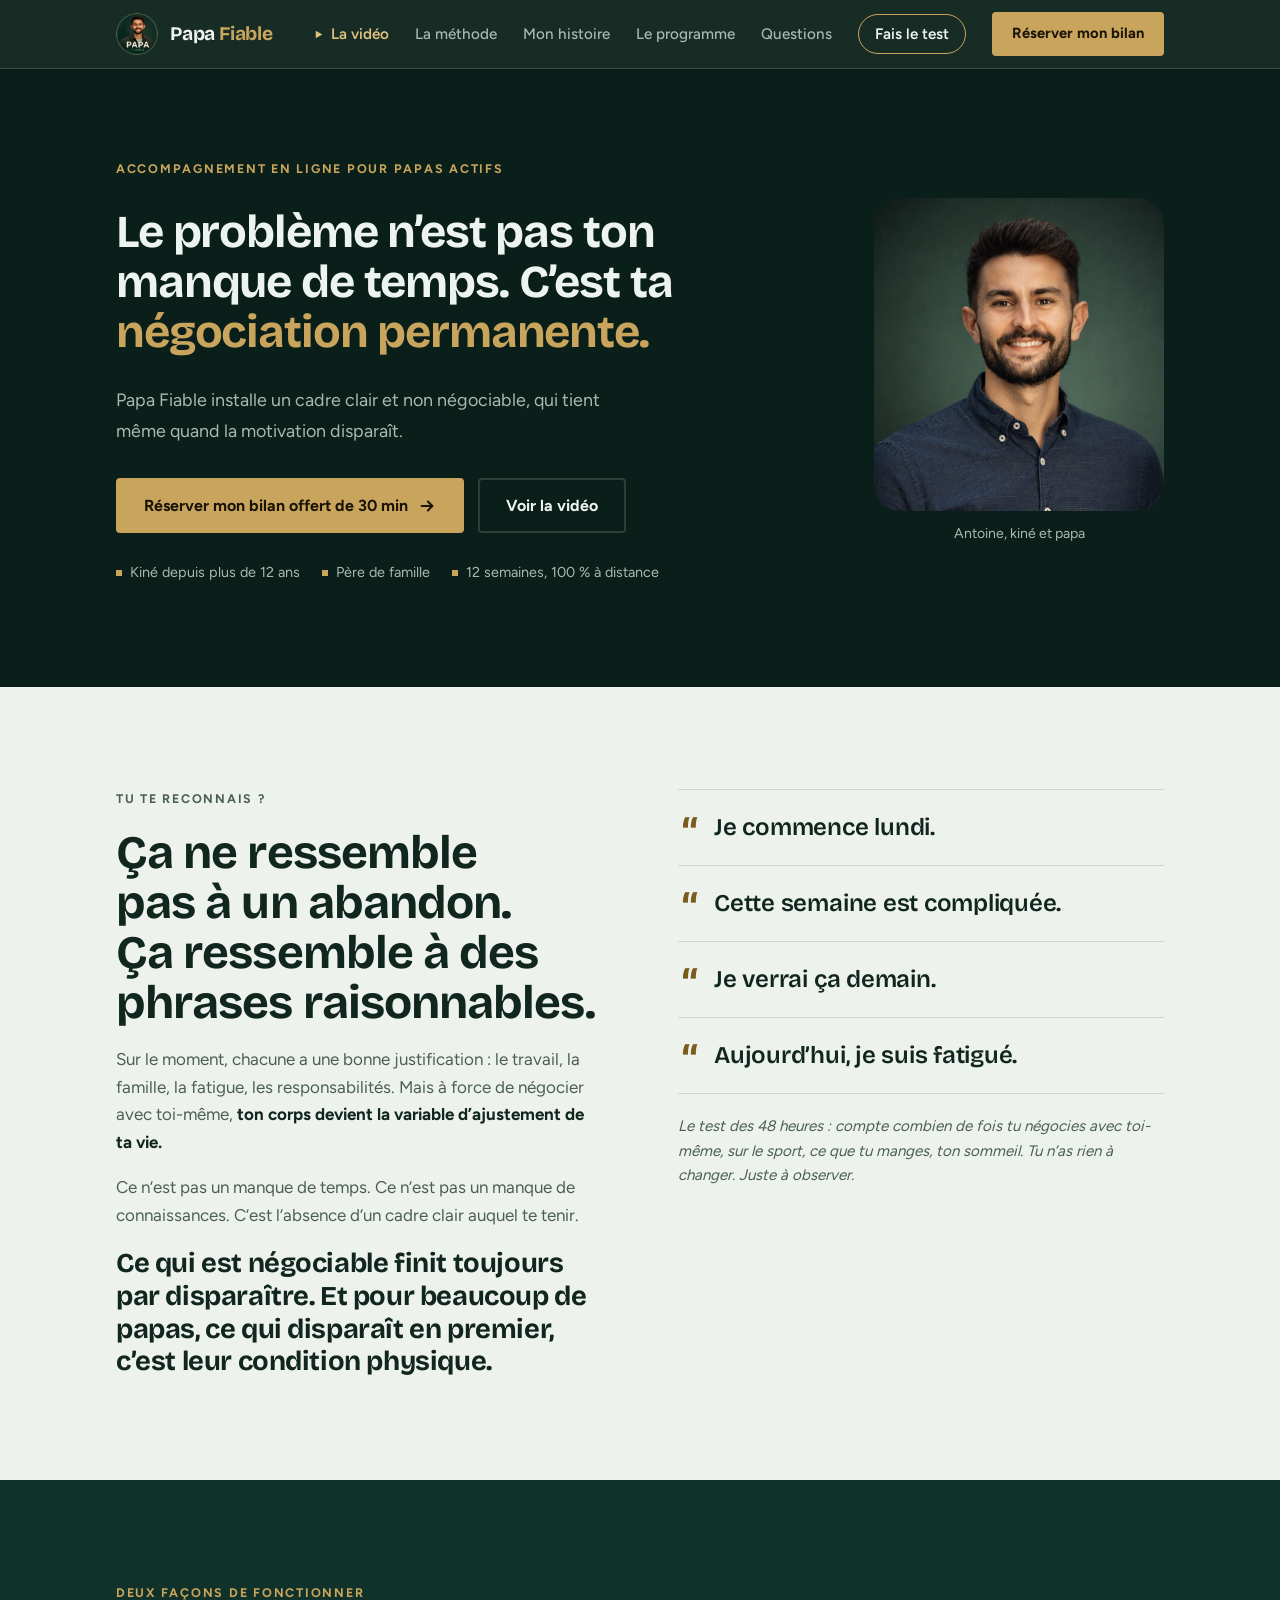
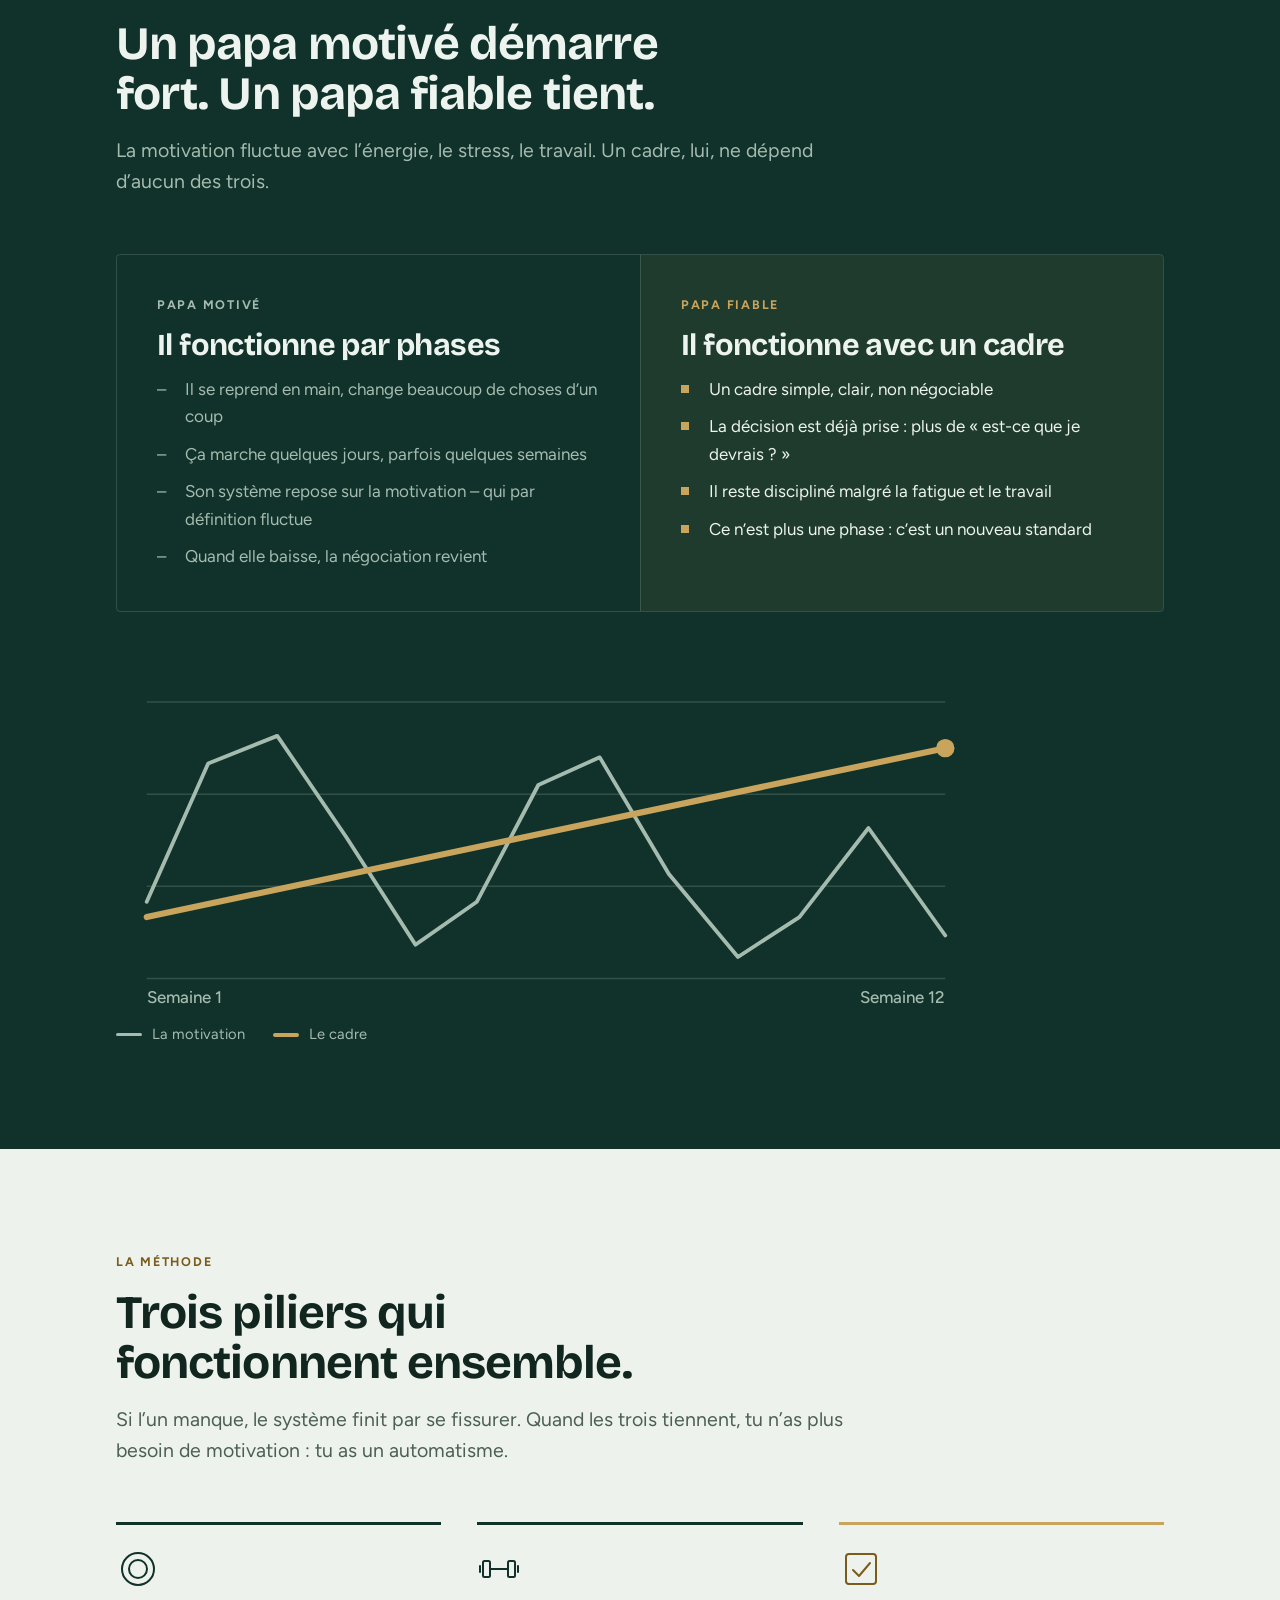
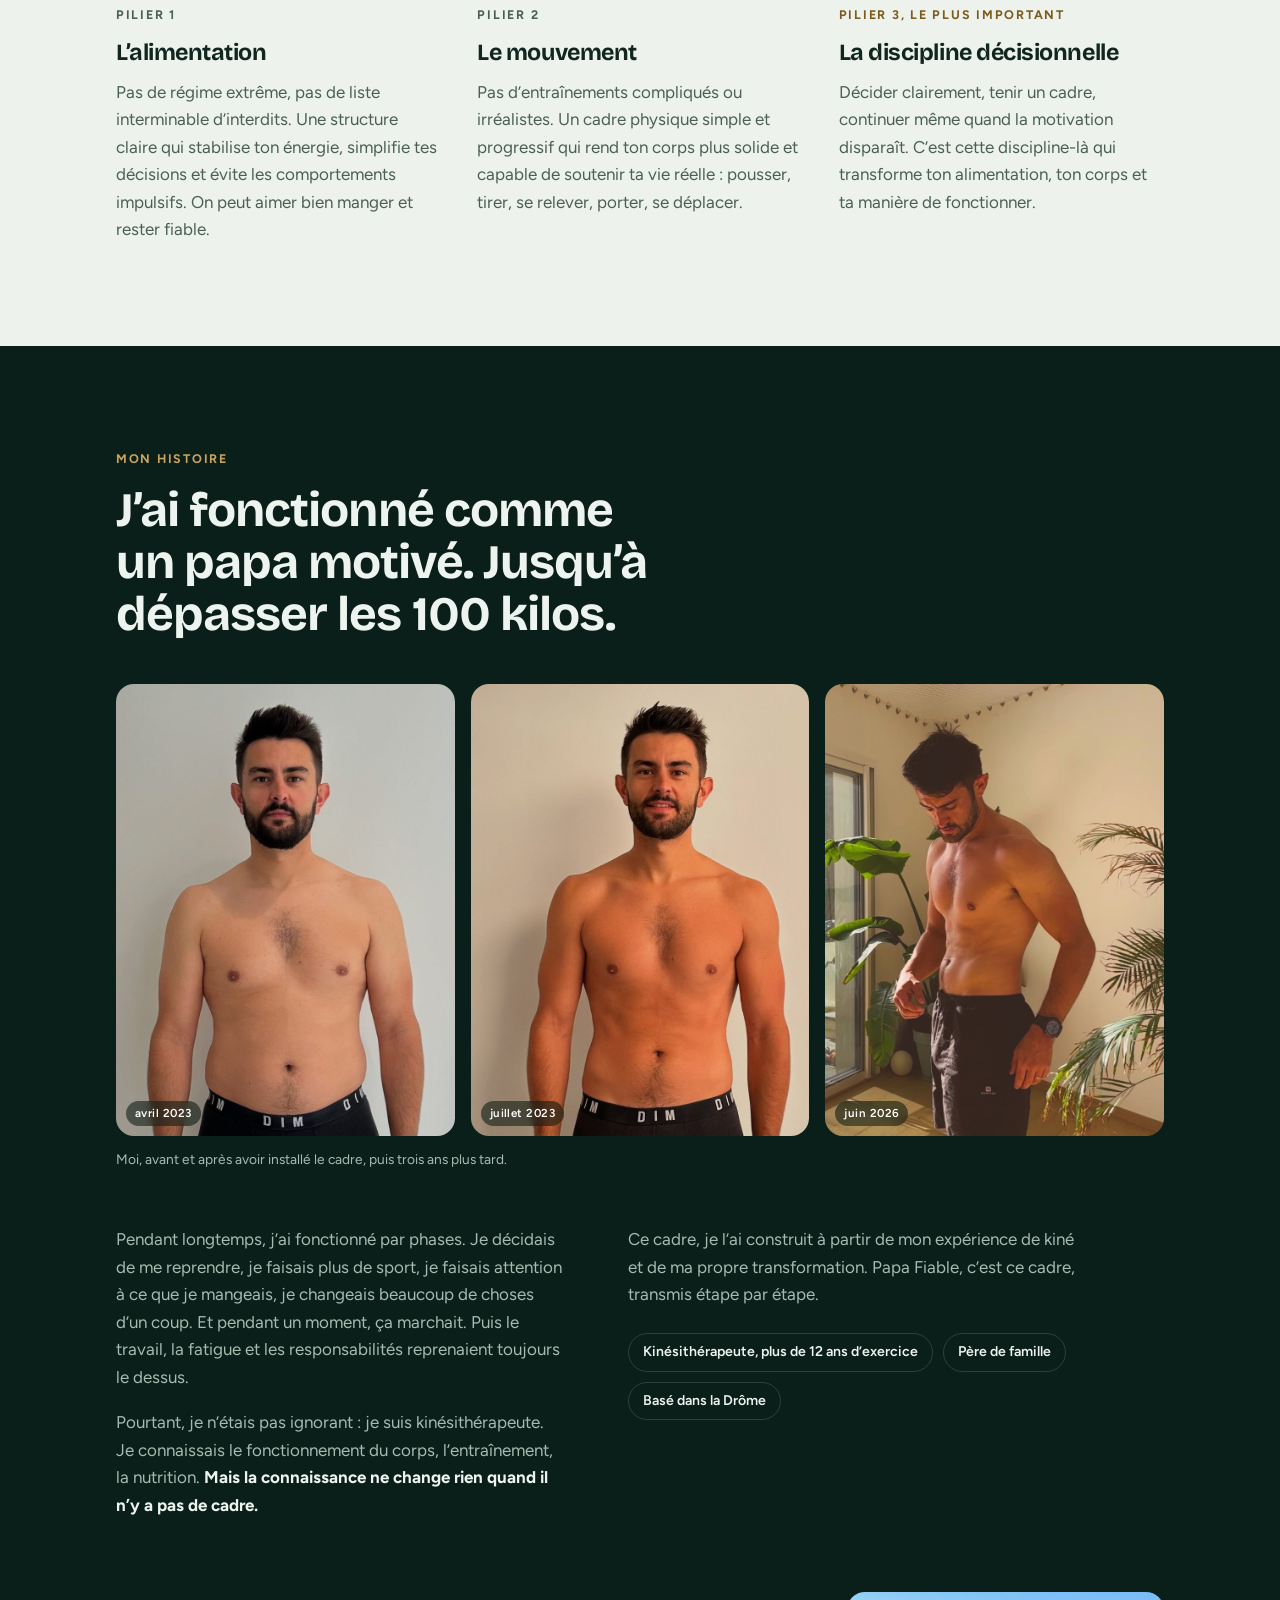
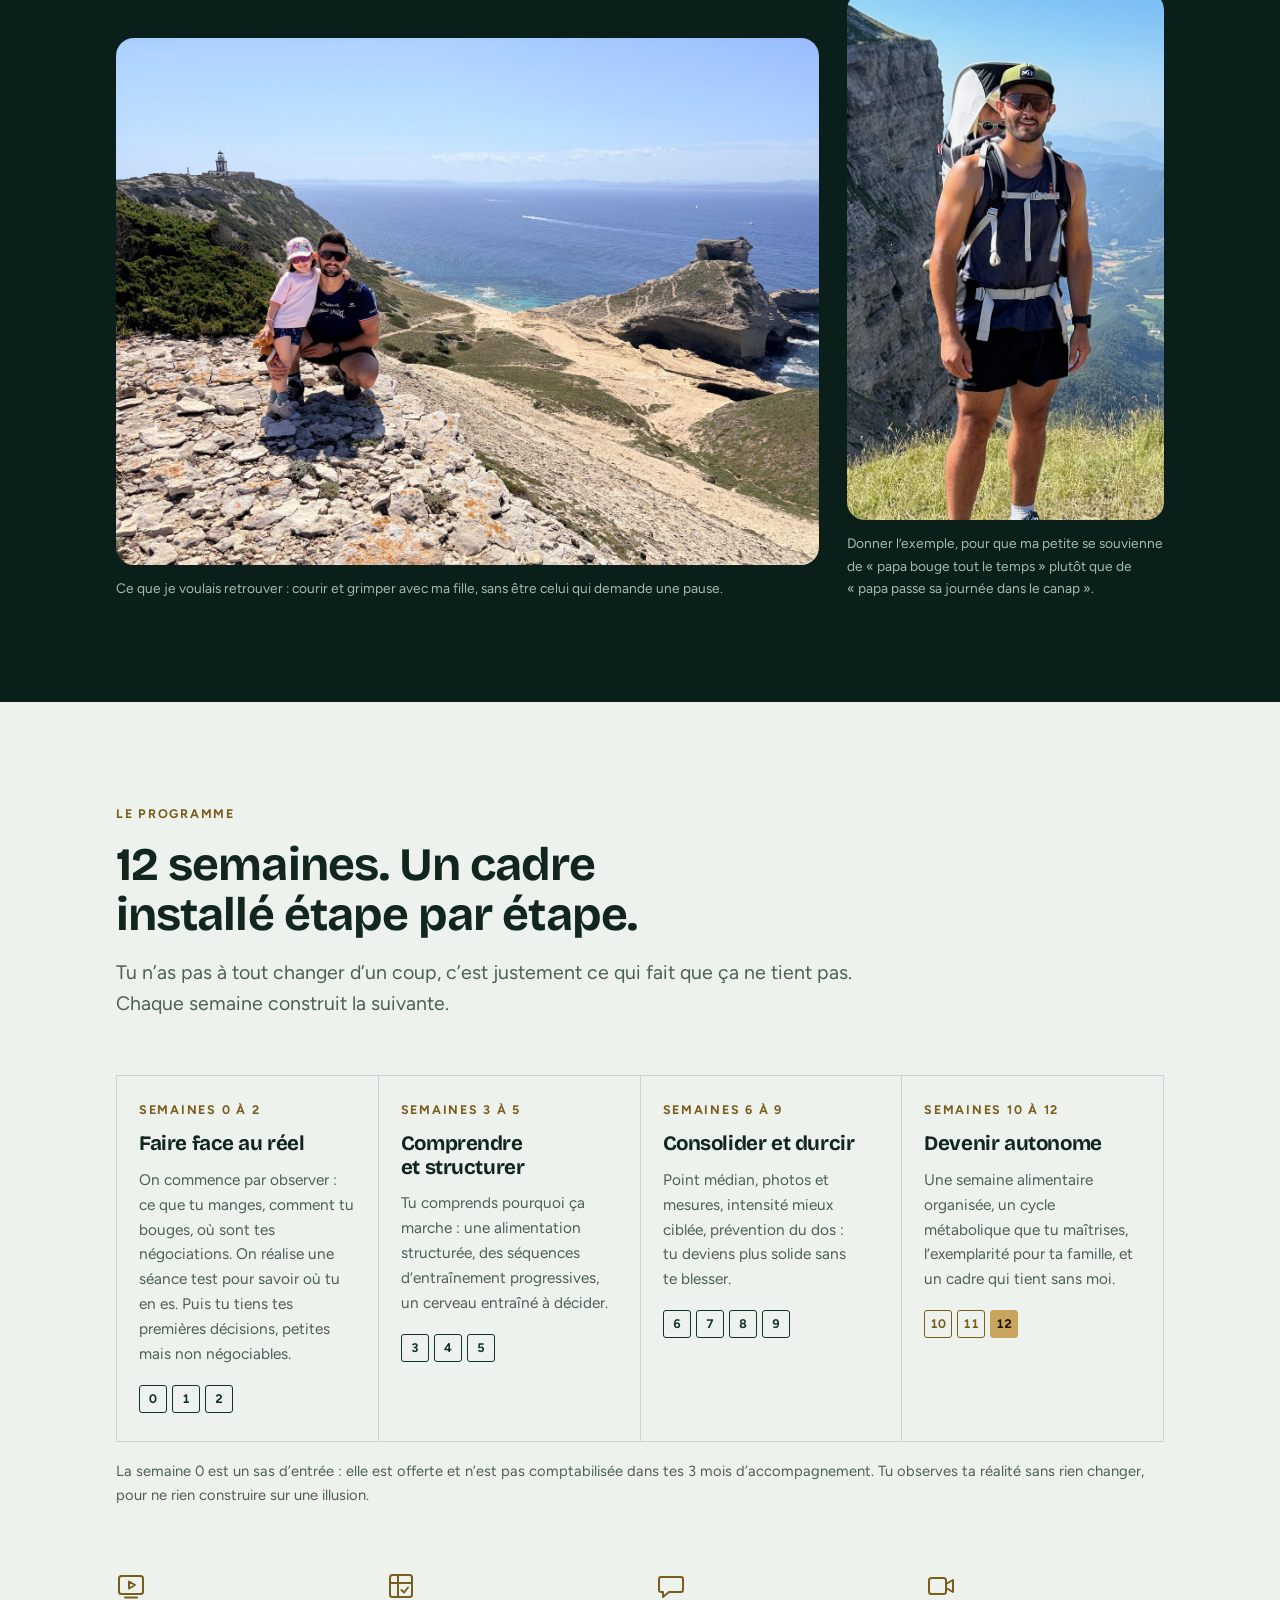
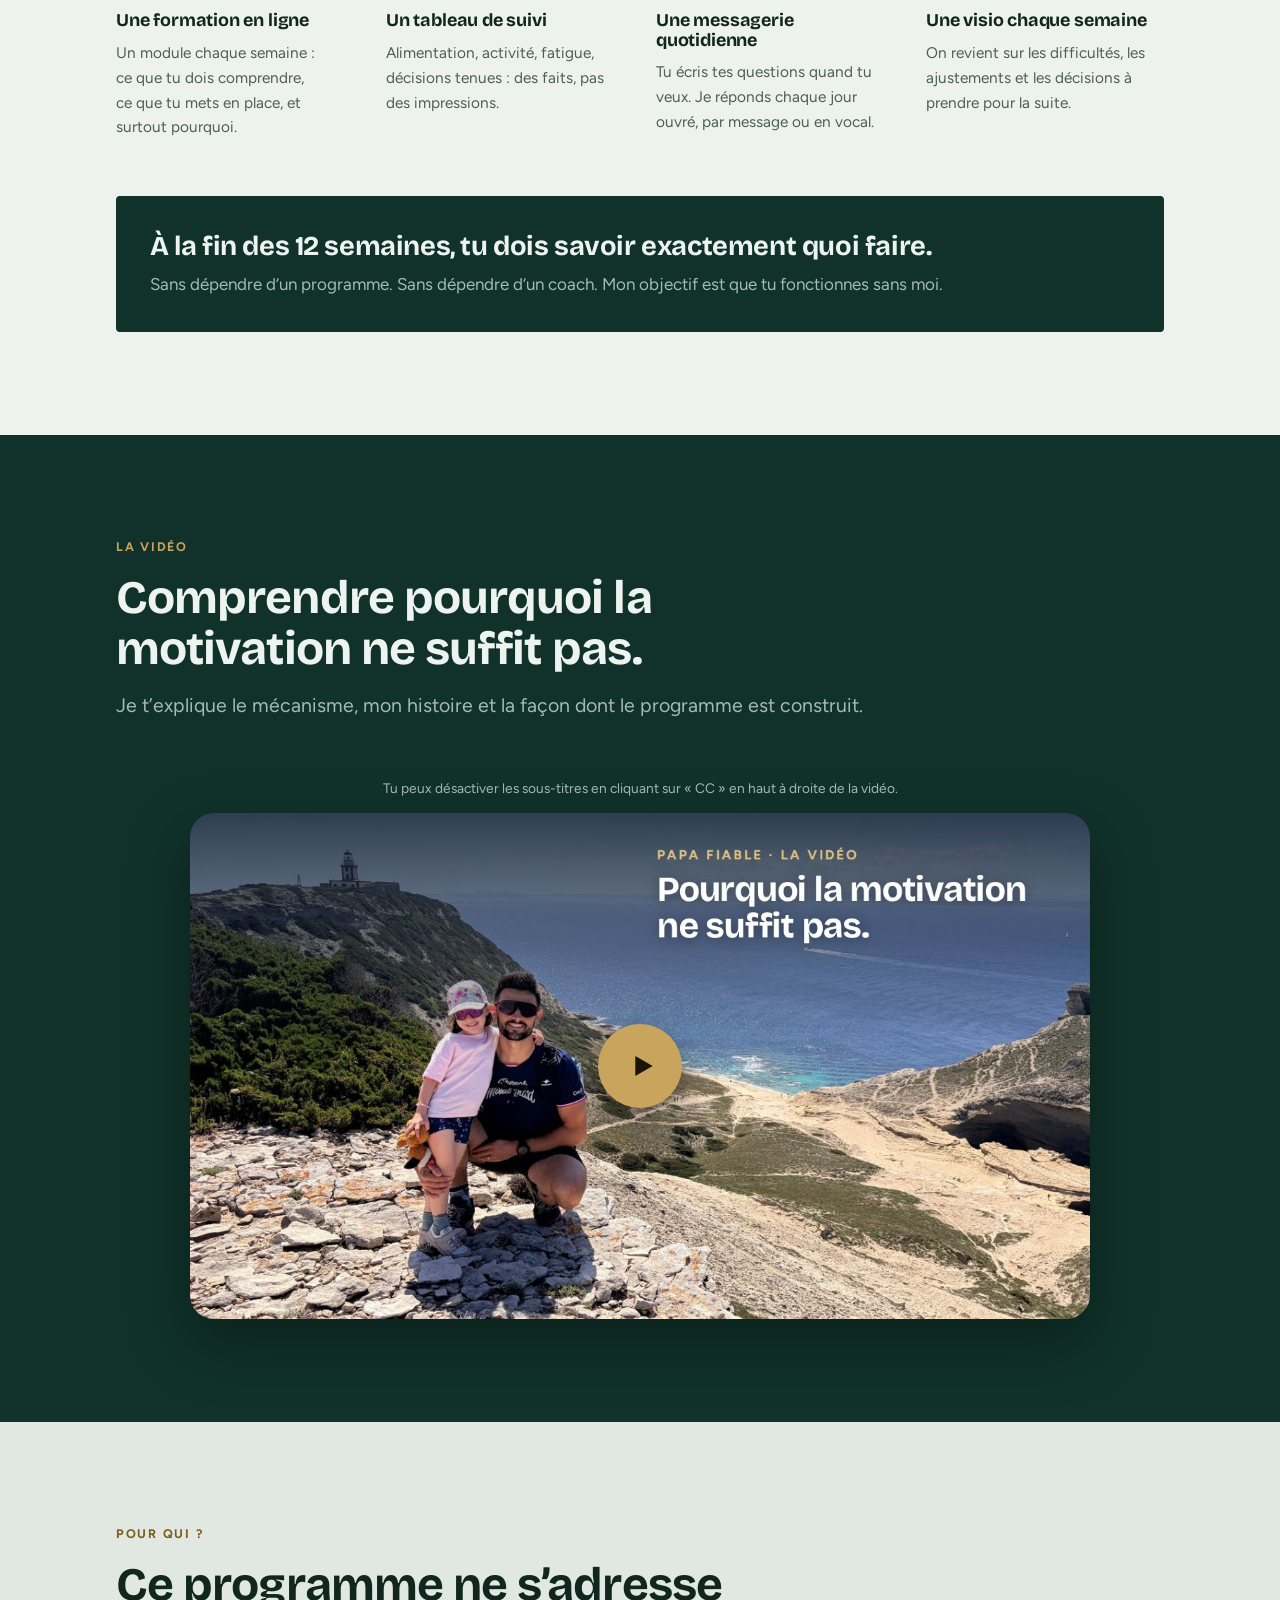
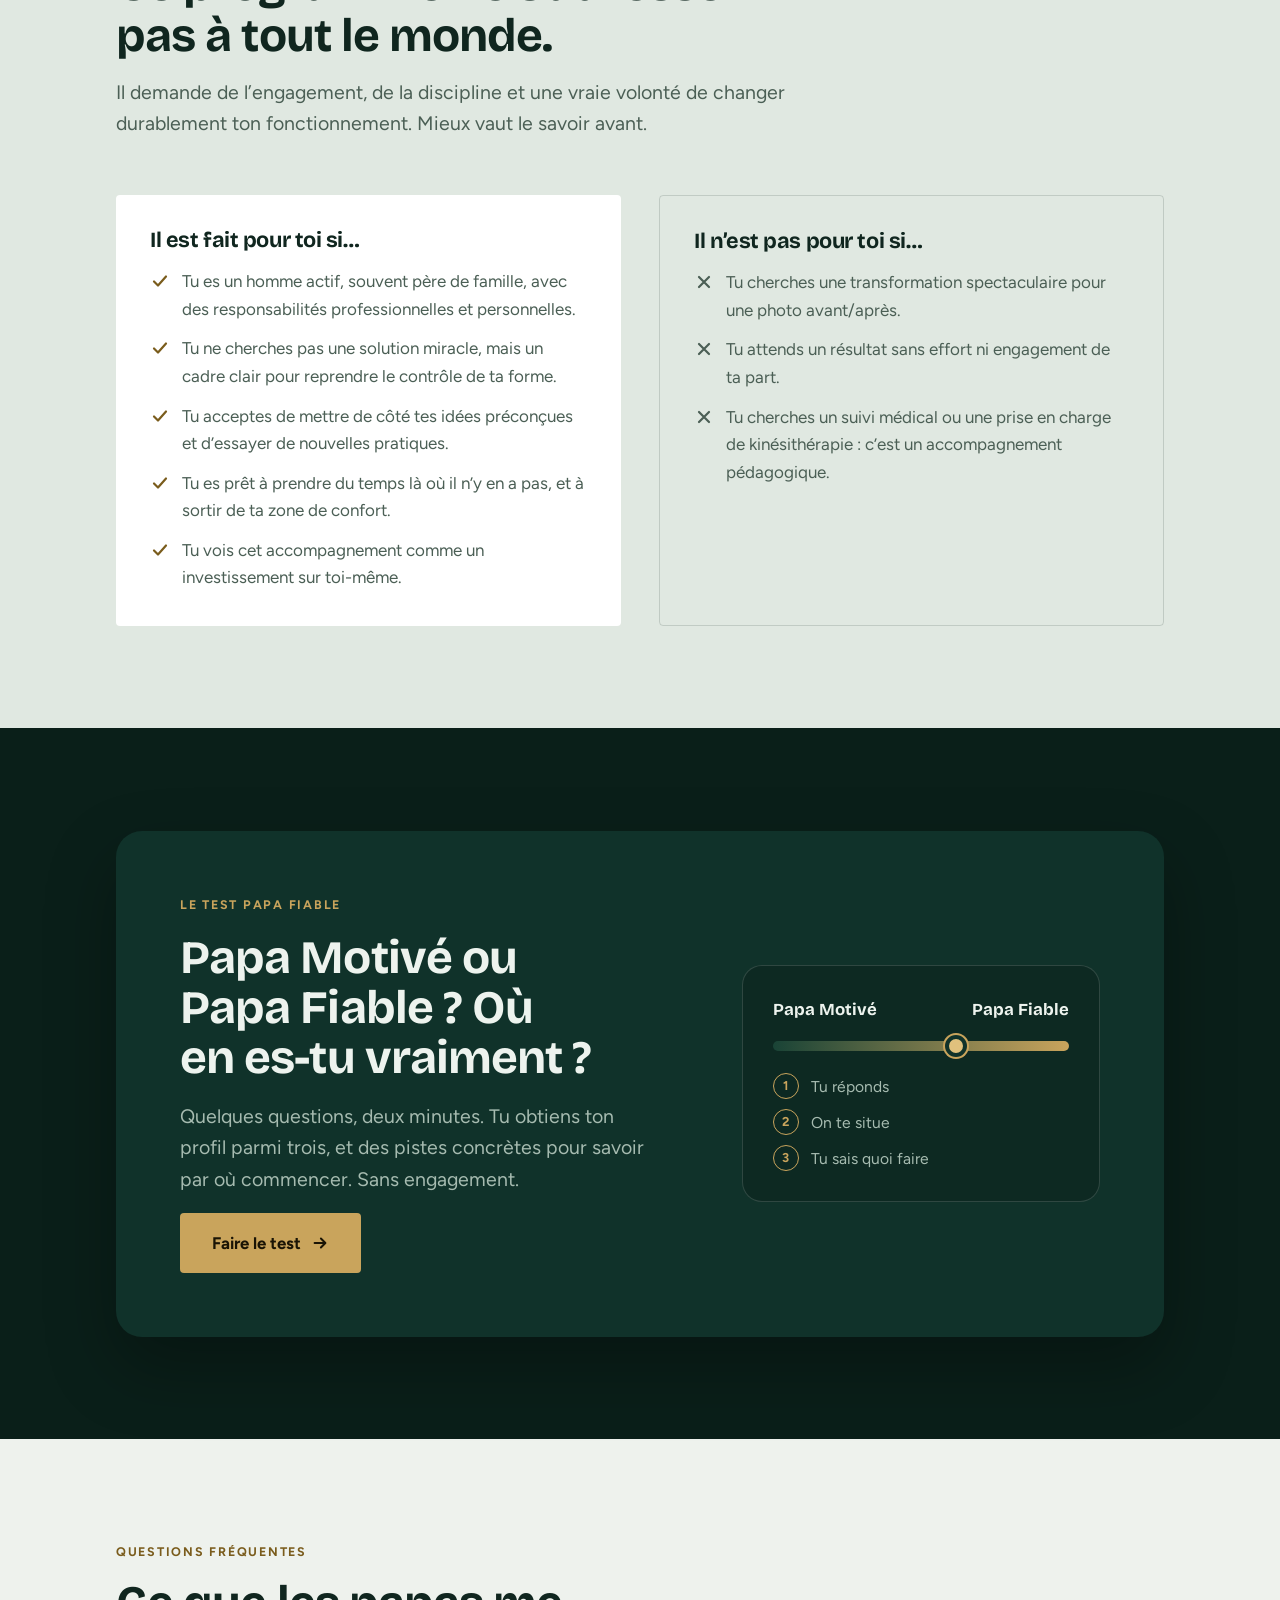
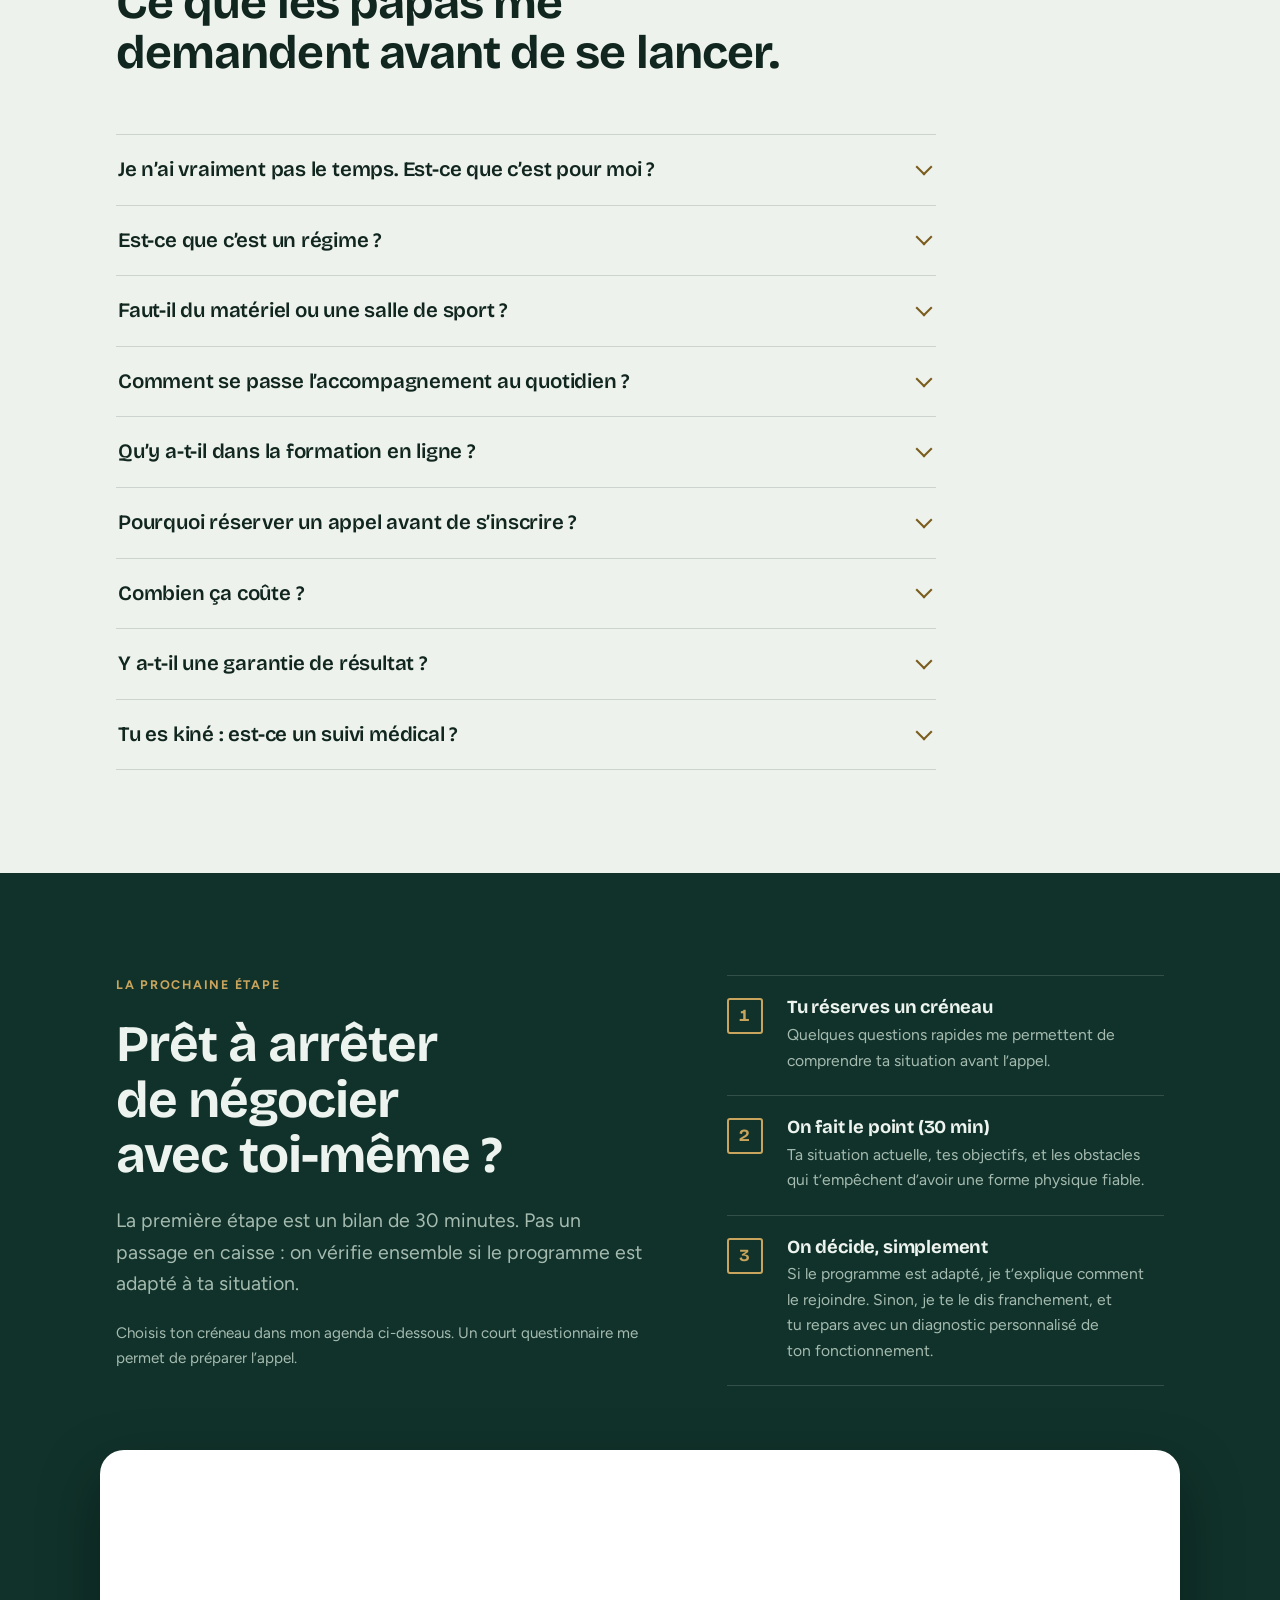
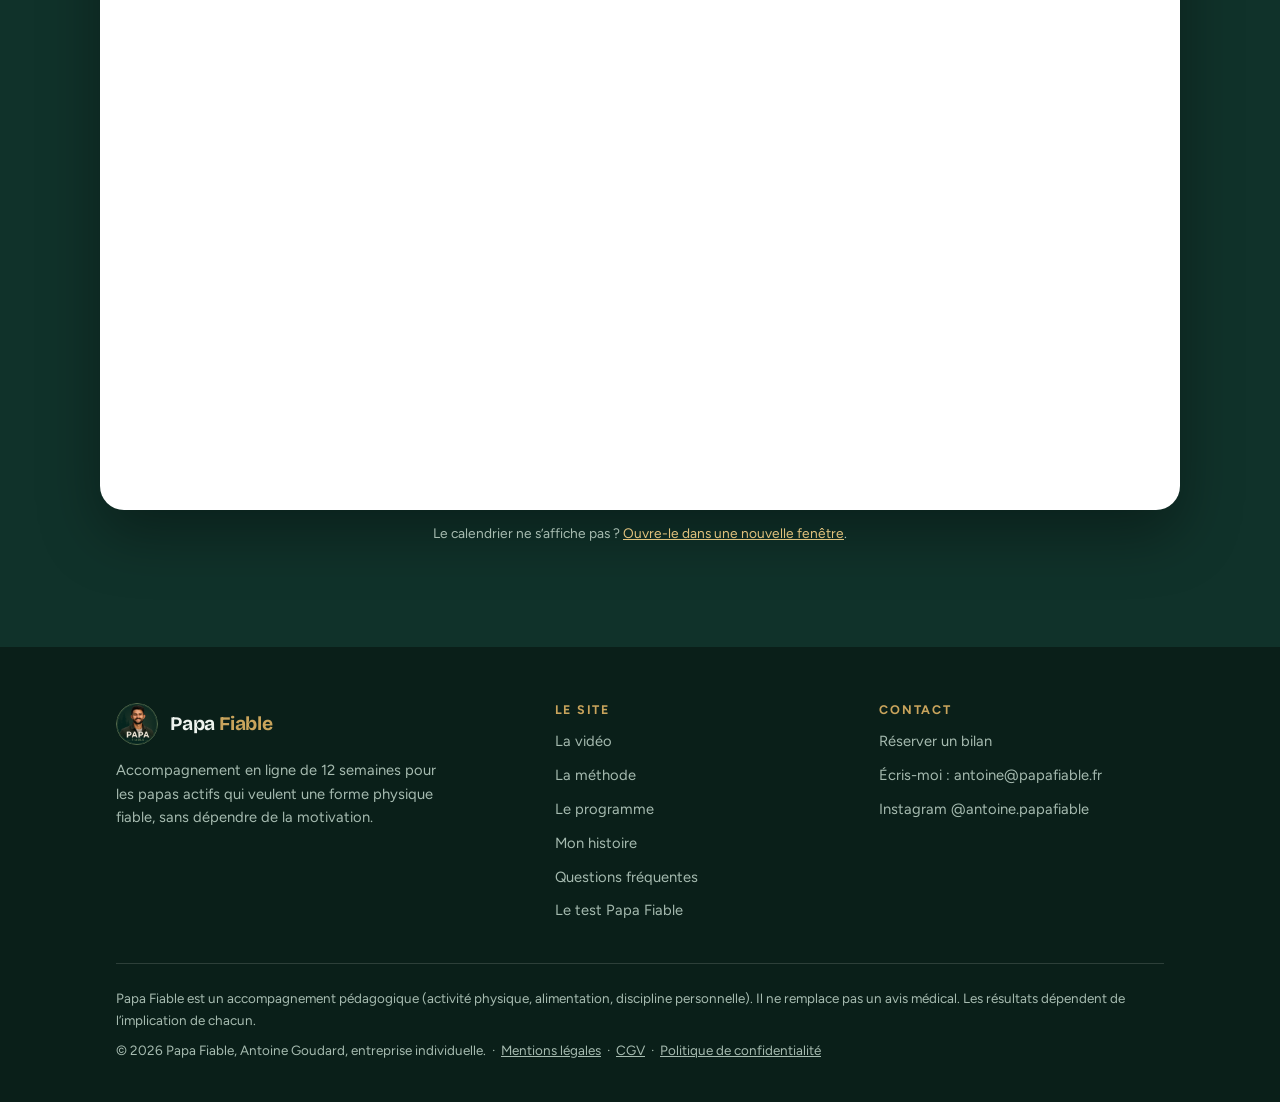
==== commit ff8755fd: "Update index.html" ====
--- a/index.html
+++ b/index.html
@@ -286,6 +286,7 @@
       <p class="lead">Je t’explique le mécanisme, mon histoire et la façon dont le programme est construit.</p>
     </div>
     <div class="video-wrap">
+      <p class="video-note">Tu peux désactiver les sous-titres en cliquant sur « CC » en haut à droite de la vidéo.</p>
       <div class="video" id="vsl" data-yt="W4G4U67p5-M">
         <iframe id="vsl-frame" src="https://www.youtube-nocookie.com/embed/W4G4U67p5-M?enablejsapi=1&amp;rel=0&amp;modestbranding=1&amp;playsinline=1&amp;iv_load_policy=3&amp;disablekb=0" title="Vidéo de présentation Papa Fiable" loading="lazy" referrerpolicy="strict-origin-when-cross-origin" allow="accelerometer; autoplay; encrypted-media; picture-in-picture; fullscreen" allowfullscreen></iframe>
         <button class="play" type="button" aria-label="Lire la vidéo de présentation de Papa Fiable">
@@ -461,7 +462,7 @@
       </div>
     </div>
     <div class="legal-line">
-      <p>Papa Fiable est un accompagnement pédagogique (activité physique, alimentation, discipline personnelle). Il ne remplace pas un avis médical. Les résultats dépendent de l’implication de chacun et ne peuvent être garantis.</p>
+      <p>Papa Fiable est un accompagnement pédagogique (activité physique, alimentation, discipline personnelle). Il ne remplace pas un avis médical. Les résultats dépendent de l’implication de chacun.</p>
       <p>© 2026 Papa Fiable, Antoine Goudard, entreprise individuelle. &nbsp;·&nbsp; <a href="/mentions-legales.html">Mentions légales</a> &nbsp;·&nbsp; <a href="/cgv.html">CGV</a> &nbsp;·&nbsp; <a href="/politique-de-confidentialite.html">Politique de confidentialité</a></p>
     </div>
   </div>
--- a/css/style.css
+++ b/css/style.css
@@ -251,6 +251,7 @@
 
 /* --- Vidéo -------------------------------------------------------------------- */
 .video-wrap { max-width: 900px; margin-inline: auto; }
+.video-note { margin: 0 0 14px; text-align: center; font-size: .86rem; color: var(--on-dark-muted); }
 .video { position: relative; aspect-ratio: 16 / 9; background: var(--ink); border-radius: 24px; overflow: hidden; box-shadow: 0 24px 60px rgba(0, 0, 0, .35); }
 .video iframe { position: absolute; inset: 0; width: 100%; height: 100%; border: 0; }
 .video button.play { all: unset; cursor: pointer; position: absolute; inset: 0; display: grid; place-items: center; z-index: 2; }
@@ -456,6 +457,9 @@
 .qz-msg.ok { color: var(--gold-hi); font-weight: 600; }
 .qz-msg.err { color: #ffb4a8; }
 .qz-form button[type=submit] { justify-self: start; }
+.qz-download { display: grid; gap: 8px; justify-self: start; margin-top: 2px; }
+.qz-download-link { justify-self: start; }
+.qz-download-note { margin: 0; font-size: .84rem; color: var(--on-dark-muted); }
 .qz-restart { justify-self: start; font: inherit; font-size: .95rem; color: var(--on-dark-muted); background: none; border: 0; padding: 6px 2px; cursor: pointer; text-decoration: underline; text-underline-offset: 3px; }
 .qz-disclaimer { font-size: .84rem; color: var(--on-dark-muted); border-top: 1px solid var(--line-dark); padding-top: 16px; }
 
@@ -469,6 +473,7 @@
 @media (max-width: 560px) {
   .qz-row { grid-template-columns: 1fr; }
   .qz-form button[type=submit] { width: 100%; justify-self: stretch; }
+  .qz-download-link { width: 100%; justify-self: stretch; text-align: center; }
   .qz-card { border-radius: 20px; }
 }
 @media (prefers-reduced-motion: reduce) {
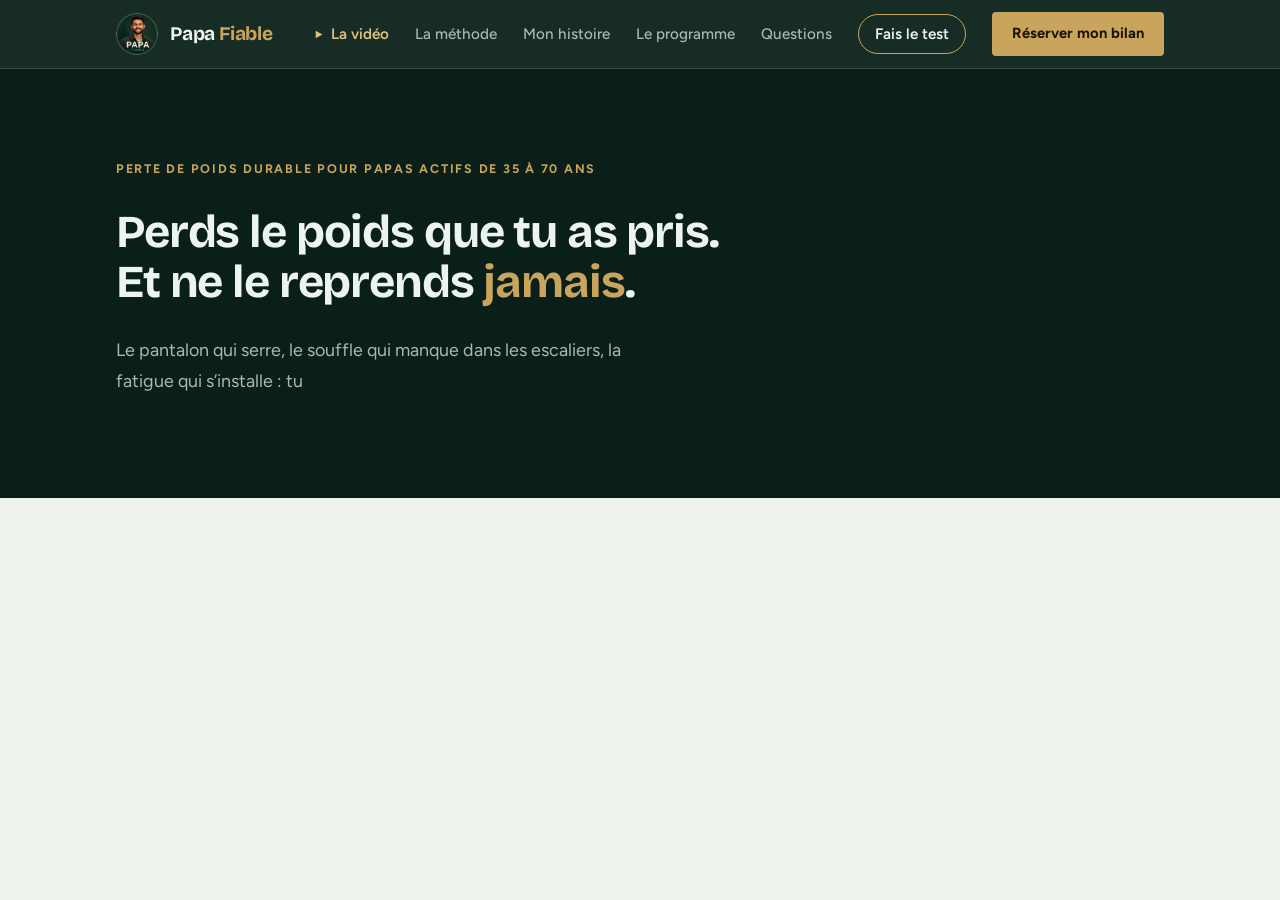
==== commit 4755e5f4: "Nouvelle page d'accueil : perte de poids durable + sélecteur Motivé/Fiable" ====
--- a/index.html
+++ b/index.html
@@ -3,15 +3,15 @@
 <head>
 <meta charset="utf-8">
 <meta name="viewport" content="width=device-width, initial-scale=1, viewport-fit=cover">
-<title>Papa Fiable | Accompagnement en ligne pour papas actifs</title>
-<meta name="description" content="Papa Fiable : accompagnement en ligne de 12 semaines pour les papas actifs qui veulent une forme physique fiable, sans dépendre de la motivation. Réserve ton bilan offert de 30 minutes.">
+<title>Papa Fiable | Perdre du poids après 35 ans, sans le reprendre</title>
+<meta name="description" content="Papa Fiable aide les papas actifs de 35 à 70 ans à perdre le poids pris ces dernières années — et surtout à ne jamais le reprendre. Programme en ligne de 12 semaines, 100% à distance.">
 <link rel="canonical" href="https://papafiable.fr/">
 <meta name="theme-color" content="#0a1f19">
 <meta property="og:type" content="website">
 <meta property="og:locale" content="fr_FR">
 <meta property="og:site_name" content="Papa Fiable">
-<meta property="og:title" content="Papa Fiable | Accompagnement en ligne pour papas actifs">
-<meta property="og:description" content="Papa Fiable : accompagnement en ligne de 12 semaines pour les papas actifs qui veulent une forme physique fiable, sans dépendre de la motivation. Réserve ton bilan offert de 30 minutes.">
+<meta property="og:title" content="Papa Fiable | Perdre du poids après 35 ans, sans le reprendre">
+<meta property="og:description" content="Papa Fiable aide les papas actifs de 35 à 70 ans à perdre le poids pris ces dernières années — et surtout à ne jamais le reprendre. Programme en ligne de 12 semaines, 100% à distance.">
 <meta property="og:url" content="https://papafiable.fr/">
 <meta property="og:image" content="https://papafiable.fr/assets/img/og-image.jpg">
 <meta name="twitter:card" content="summary_large_image">
@@ -21,6 +21,24 @@
 <link rel="preload" href="/assets/fonts/bricolage-grotesque-latin-wght-normal.woff2" as="font" type="font/woff2" crossorigin>
 <link rel="preload" href="/assets/fonts/figtree-latin-wght-normal.woff2" as="font" type="font/woff2" crossorigin>
 <link rel="stylesheet" href="/css/style.css">
+<style>
+/* Sélecteur « Papa motivé / Papa fiable » — ajouté ici pour ne pas toucher à css/style.css */
+.duo-wrap-center { text-align: center; }
+.duo-instruction { font-family: var(--font-display); font-weight: 600; font-size: clamp(1.02rem, 1.6vw, 1.18rem); color: var(--on-dark); margin: 0 0 clamp(20px, 3vw, 28px); }
+.duo-toggle { position: relative; display: inline-flex; padding: 6px; border-radius: 999px; background: rgba(237, 243, 238, .1); border: 1px solid var(--line-dark); margin-bottom: clamp(24px, 3.5vw, 36px); }
+.duo-toggle .thumb { position: absolute; top: 6px; left: 6px; width: calc(50% - 6px); height: calc(100% - 12px); background: var(--gold); border-radius: 999px; transition: transform .28s cubic-bezier(.2,.8,.2,1); z-index: 0; }
+.duo-toggle[data-active="fiable"] .thumb { transform: translateX(100%); }
+.duo-tab { position: relative; z-index: 1; border: 0; background: transparent; padding: 13px 30px; font-family: var(--font-display); font-weight: 700; font-size: 1rem; border-radius: 999px; cursor: pointer; color: var(--on-dark-muted); transition: color .2s ease; }
+.duo-tab.is-on { color: #1a1405; }
+.duo--switch { display: block; grid-template-columns: none; max-width: 640px; margin-inline: auto; border: 1px solid var(--line-dark); border-radius: var(--radius); overflow: hidden; text-align: center; }
+.duo--switch .duo-panel { display: none; padding: clamp(24px, 3.5vw, 40px); border-left: 0; text-align: center; }
+.duo--switch .duo-panel.is-on { display: grid; gap: 14px; justify-items: center; align-content: start; text-align: center; animation: duofade .2s ease; }
+.duo-panel[data-panel="fiable"] { background: color-mix(in srgb, var(--gold) 8%, transparent); }
+.duo--switch .duo-panel ul { display: grid; gap: 12px; justify-items: center; text-align: center; }
+.duo--switch .duo-panel li { display: block; grid-template-columns: none; max-width: 46ch; margin-inline: auto; text-align: center; color: var(--on-dark); }
+.duo--switch .duo-panel li::before { content: ""; display: inline-block; width: 8px; height: 8px; margin-right: 9px; background: var(--gold); border-radius: 1px; vertical-align: middle; }
+@keyframes duofade { from { opacity: 0; transform: translateY(4px); } to { opacity: 1; transform: translateY(0); } }
+</style>
 <script defer src="/js/main.js"></script>
 </head>
 <body>
@@ -48,425 +66,6 @@
 <section class="hero">
   <div class="wrap">
     <div class="hero-copy">
-      <p class="eyebrow">Accompagnement en ligne pour papas actifs</p>
-      <h1>Le problème n’est pas ton manque de temps. C’est ta <em>négociation permanente.</em></h1>
-      <p class="sub">Papa Fiable installe un cadre clair et non négociable, qui tient même quand la motivation disparaît.</p>
-      <div class="hero-cta">
-        <a class="btn btn--gold" href="#rdv">Réserver mon bilan offert de 30&nbsp;min
-          <svg viewBox="0 0 20 20" fill="none" stroke="currentColor" stroke-width="2.2" stroke-linecap="round" stroke-linejoin="round" aria-hidden="true"><path d="M4 10h11M11 5l5 5-5 5"/></svg>
-        </a>
-        <a class="btn btn--ghost" href="#video" data-play-video>Voir la vidéo</a>
-      </div>
-      <ul class="hero-proof">
-        <li>Kiné depuis plus de 12 ans</li>
-        <li>Père de famille</li>
-        <li>12 semaines, 100&nbsp;% à distance</li>
-      </ul>
-    </div>
-    <figure class="hero-photo">
-      <img src="/assets/img/antoine-portrait-carre.jpg" alt="Antoine, fondateur de Papa Fiable, souriant" width="872" height="884" fetchpriority="high">
-      <figcaption>Antoine, kiné et papa</figcaption>
-    </figure>
-  </div>
-</section>
-
-<!-- 2. Le problème -->
-<section class="section section--paper" id="probleme">
-  <div class="wrap split">
-    <div class="prose">
-      <p class="eyebrow">Tu te reconnais&nbsp;?</p>
-      <h2 class="h2">Ça ne ressemble pas à un abandon. Ça ressemble à des phrases raisonnables.</h2>
-      <p>Sur le moment, chacune a une bonne justification&nbsp;: le travail, la famille, la fatigue, les responsabilités. Mais à force de négocier avec toi-même, <strong>ton corps devient la variable d’ajustement de ta vie.</strong></p>
-      <p>Ce n’est pas un manque de temps. Ce n’est pas un manque de connaissances. C’est l’absence d’un cadre clair auquel te tenir.</p>
-      <p class="pull">Ce qui est négociable finit toujours par disparaître. Et pour beaucoup de papas, ce qui disparaît en premier, c’est leur condition physique.</p>
-    </div>
-    <div>
-      <ul class="carnet" aria-label="Les phrases que tu te répètes">
-        <li>Je commence lundi.</li>
-        <li>Cette semaine est compliquée.</li>
-        <li>Je verrai ça demain.</li>
-        <li>Aujourd’hui, je suis fatigué.</li>
-      </ul>
-      <p class="carnet-note">Le test des 48&nbsp;heures&nbsp;: compte combien de fois tu négocies avec toi-même, sur le sport, ce que tu manges, ton sommeil. Tu n’as rien à changer. Juste à observer.</p>
-    </div>
-  </div>
-</section>
-
-<!-- 3. Motivé / Fiable -->
-<section class="section section--marine">
-  <div class="wrap">
-    <div class="section-head">
-      <p class="eyebrow">Deux façons de fonctionner</p>
-      <h2 class="h2">Un papa motivé démarre fort. Un papa fiable tient.</h2>
-      <p class="lead">La motivation fluctue avec l’énergie, le stress, le travail. Un cadre, lui, ne dépend d’aucun des trois.</p>
-    </div>
-    <div class="duo">
-      <div>
-        <p class="tag">Papa motivé</p>
-        <h3>Il fonctionne par phases</h3>
-        <ul>
-          <li>Il se reprend en main, change beaucoup de choses d’un coup</li>
-          <li>Ça marche quelques jours, parfois quelques semaines</li>
-          <li>Son système repose sur la motivation – qui par définition fluctue</li>
-          <li>Quand elle baisse, la négociation revient</li>
-        </ul>
-      </div>
-      <div>
-        <p class="tag">Papa fiable</p>
-        <h3>Il fonctionne avec un cadre</h3>
-        <ul>
-          <li>Un cadre simple, clair, non négociable</li>
-          <li>La décision est déjà prise&nbsp;: plus de «&nbsp;est-ce que je devrais&nbsp;?&nbsp;»</li>
-          <li>Il reste discipliné malgré la fatigue et le travail</li>
-          <li>Ce n’est plus une phase&nbsp;: c’est un nouveau standard</li>
-        </ul>
-      </div>
-    </div>
-    <div class="chart">
-      <svg viewBox="0 0 560 230" role="img" aria-labelledby="chart-t chart-d">
-        <title id="chart-t">La motivation monte et descend, le cadre avance</title>
-        <desc id="chart-d">Une courbe irrégulière représente la motivation, avec des pics puis des chutes. Une ligne régulière et ascendante représente le cadre.</desc>
-        <g class="grid"><line x1="20" y1="30" x2="540" y2="30"/><line x1="20" y1="90" x2="540" y2="90"/><line x1="20" y1="150" x2="540" y2="150"/><line x1="20" y1="210" x2="540" y2="210"/></g>
-        <polyline class="wave" points="20,160 60,70 105,52 150,118 195,188 235,160 275,84 315,66 360,142 405,196 445,170 490,112 540,182"/>
-        <line class="frame-line" x1="20" y1="170" x2="540" y2="60"/>
-        <circle class="dot" cx="540" cy="60" r="6"/>
-        <text class="axis-label" x="20" y="226">Semaine 1</text>
-        <text class="axis-label" x="540" y="226" text-anchor="end">Semaine 12</text>
-      </svg>
-      <div class="chart-legend"><span><i></i>La motivation</span><span><i></i>Le cadre</span></div>
-    </div>
-  </div>
-</section>
-
-<!-- 4. Les piliers -->
-<section class="section section--paper" id="methode">
-  <div class="wrap">
-    <div class="section-head">
-      <p class="eyebrow">La méthode</p>
-      <h2 class="h2">Trois piliers qui fonctionnent ensemble.</h2>
-      <p class="lead">Si l’un manque, le système finit par se fissurer. Quand les trois tiennent, tu n’as plus besoin de motivation&nbsp;: tu as un automatisme.</p>
-    </div>
-    <div class="pillars">
-      <article class="pillar">
-        <svg viewBox="0 0 44 44" fill="none" stroke="currentColor" stroke-width="2" stroke-linecap="round" aria-hidden="true"><circle cx="22" cy="22" r="16"/><circle cx="22" cy="22" r="9"/></svg>
-        <p class="kicker">Pilier 1</p>
-        <h3>L’alimentation</h3>
-        <p>Pas de régime extrême, pas de liste interminable d’interdits. Une structure claire qui stabilise ton énergie, simplifie tes décisions et évite les comportements impulsifs. On peut aimer bien manger et rester fiable.</p>
-      </article>
-      <article class="pillar">
-        <svg viewBox="0 0 44 44" fill="none" stroke="currentColor" stroke-width="2" stroke-linecap="round" stroke-linejoin="round" aria-hidden="true"><path d="M13 22h18"/><rect x="6" y="14" width="7" height="16" rx="1.5"/><rect x="31" y="14" width="7" height="16" rx="1.5"/><path d="M3 19v6M41 19v6"/></svg>
-        <p class="kicker">Pilier 2</p>
-        <h3>Le mouvement</h3>
-        <p>Pas d’entraînements compliqués ou irréalistes. Un cadre physique simple et progressif qui rend ton corps plus solide et capable de soutenir ta vie réelle&nbsp;: pousser, tirer, se relever, porter, se déplacer.</p>
-      </article>
-      <article class="pillar">
-        <svg viewBox="0 0 44 44" fill="none" stroke="currentColor" stroke-width="2" stroke-linecap="round" stroke-linejoin="round" aria-hidden="true"><rect x="7" y="7" width="30" height="30" rx="3"/><path d="M14 23l6 6 11-13"/></svg>
-        <p class="kicker">Pilier 3, le plus important</p>
-        <h3>La discipline décisionnelle</h3>
-        <p>Décider clairement, tenir un cadre, continuer même quand la motivation disparaît. C’est cette discipline-là qui transforme ton alimentation, ton corps et ta manière de fonctionner.</p>
-      </article>
-    </div>
-  </div>
-</section>
-
-<!-- 5. Mon histoire -->
-<section class="section section--ink" id="histoire">
-  <div class="wrap">
-    <div class="story-head">
-      <p class="eyebrow">Mon histoire</p>
-      <h2>J’ai fonctionné comme un papa motivé. Jusqu’à dépasser les 100&nbsp;kilos.</h2>
-    </div>
-    <figure class="triptych" style="margin:0">
-      <div class="tri">
-        <div class="tri-i"><img src="/assets/img/tri-avril-2023.jpg" alt="Antoine en avril 2023, avant la mise en place du cadre" width="800" height="1067" loading="lazy"><span class="date">avril 2023</span></div>
-        <div class="tri-i"><img src="/assets/img/tri-juillet-2023.jpg" alt="Antoine en juillet 2023, après la mise en place du cadre" width="800" height="1067" loading="lazy"><span class="date">juillet 2023</span></div>
-        <div class="tri-i"><img src="/assets/img/tri-juin-2026.jpg" alt="Antoine en juin 2026, trois ans plus tard" width="800" height="1067" loading="lazy"><span class="date">juin 2026</span></div>
-      </div>
-      <figcaption>Moi, avant et après avoir installé le cadre, puis trois ans plus tard.</figcaption>
-    </figure>
-    <div class="story-copy prose">
-      <div class="col">
-        <p>Pendant longtemps, j’ai fonctionné par phases. Je décidais de me reprendre, je faisais plus de sport, je faisais attention à ce que je mangeais, je changeais beaucoup de choses d’un coup. Et pendant un moment, ça marchait. Puis le travail, la fatigue et les responsabilités reprenaient toujours le dessus.</p>
-        <p>Pourtant, je n’étais pas ignorant&nbsp;: je suis kinésithérapeute. Je connaissais le fonctionnement du corps, l’entraînement, la nutrition. <strong>Mais la connaissance ne change rien quand il n’y a pas de cadre.</strong></p>
-      </div>
-      <div class="col">
-        <p>Ce cadre, je l’ai construit à partir de mon expérience de kiné et de ma propre transformation. Papa Fiable, c’est ce cadre, transmis étape par étape.</p>
-        <ul class="creds">
-          <li>Kinésithérapeute, plus de 12 ans d’exercice</li>
-          <li>Père de famille</li>
-          <li>Basé dans la Drôme</li>
-        </ul>
-      </div>
-    </div>
-    <div class="gallery">
-      <figure class="g-wide">
-        <img src="/assets/img/falaise-alice.jpg" alt="Antoine et sa fille sur une falaise face à la mer, souriants" width="1600" height="1200" loading="lazy">
-        <figcaption>Ce que je voulais retrouver&nbsp;: courir et grimper avec ma fille, sans être celui qui demande une pause.</figcaption>
-      </figure>
-      <figure class="g-tall">
-        <img src="/assets/img/rando-porte-bebe.jpg" alt="Antoine en randonnée en montagne avec un enfant dans un porte-bébé" width="648" height="1500" loading="lazy">
-        <figcaption>Donner l’exemple, pour que ma petite se souvienne de «&nbsp;papa bouge tout le temps&nbsp;» plutôt que de «&nbsp;papa passe sa journée dans le canap&nbsp;».</figcaption>
-      </figure>
-    </div>
-  </div>
-</section>
-
-<!-- 6. Le programme -->
-<section class="section section--paper" id="programme">
-  <div class="wrap">
-    <div class="section-head">
-      <p class="eyebrow">Le programme</p>
-      <h2 class="h2">12 semaines. Un cadre installé étape par étape.</h2>
-      <p class="lead">Tu n’as pas à tout changer d’un coup, c’est justement ce qui fait que ça ne tient pas. Chaque semaine construit la suivante.</p>
-    </div>
-    <div class="phases">
-      <article class="phase">
-        <p class="when">Semaines 0 à 2</p>
-        <h3>Faire face au réel</h3>
-        <p>On commence par observer&nbsp;: ce que tu manges, comment tu bouges, où sont tes négociations. On réalise une séance test pour savoir où tu en es. Puis tu tiens tes premières décisions, petites mais non négociables.</p>
-        <ol class="cells" aria-label="Semaines 0 à 2"><li>0</li><li>1</li><li>2</li></ol>
-      </article>
-      <article class="phase">
-        <p class="when">Semaines 3 à 5</p>
-        <h3>Comprendre et structurer</h3>
-        <p>Tu comprends pourquoi ça marche&nbsp;: une alimentation structurée, des séquences d’entraînement progressives, un cerveau entraîné à décider.</p>
-        <ol class="cells" aria-label="Semaines 3 à 5"><li>3</li><li>4</li><li>5</li></ol>
-      </article>
-      <article class="phase">
-        <p class="when">Semaines 6 à 9</p>
-        <h3>Consolider et durcir</h3>
-        <p>Point médian, photos et mesures, intensité mieux ciblée, prévention du dos&nbsp;: tu deviens plus solide sans te blesser.</p>
-        <ol class="cells" aria-label="Semaines 6 à 9"><li>6</li><li>7</li><li>8</li><li>9</li></ol>
-      </article>
-      <article class="phase">
-        <p class="when">Semaines 10 à 12</p>
-        <h3>Devenir autonome</h3>
-        <p>Une semaine alimentaire organisée, un cycle métabolique que tu maîtrises, l’exemplarité pour ta famille, et un cadre qui tient sans moi.</p>
-        <ol class="cells" aria-label="Semaines 10 à 12"><li>10</li><li>11</li><li>12</li></ol>
-      </article>
-    </div>
-    <p class="phases-note">La semaine 0 est un sas d’entrée&nbsp;: elle est offerte et n’est pas comptabilisée dans tes 3 mois d’accompagnement. Tu observes ta réalité sans rien changer, pour ne rien construire sur une illusion.</p>
-
-    <div class="includes">
-      <article class="include">
-        <svg viewBox="0 0 30 30" fill="none" stroke="currentColor" stroke-width="2" stroke-linecap="round" stroke-linejoin="round" aria-hidden="true"><rect x="3" y="5" width="24" height="18" rx="2.5"/><path d="M13 10.5l6 3.5-6 3.5z"/><path d="M9 26.5h12"/></svg>
-        <h3>Une formation en ligne</h3>
-        <p>Un module chaque semaine&nbsp;: ce que tu dois comprendre, ce que tu mets en place, et surtout pourquoi.</p>
-      </article>
-      <article class="include">
-        <svg viewBox="0 0 30 30" fill="none" stroke="currentColor" stroke-width="2" stroke-linecap="round" stroke-linejoin="round" aria-hidden="true"><rect x="4" y="4" width="22" height="22" rx="2.5"/><path d="M4 12h22M12 4v22"/><path d="M15.5 19l2.5 2.5 4-5"/></svg>
-        <h3>Un tableau de suivi</h3>
-        <p>Alimentation, activité, fatigue, décisions tenues&nbsp;: des faits, pas des impressions.</p>
-      </article>
-      <article class="include">
-        <svg viewBox="0 0 30 30" fill="none" stroke="currentColor" stroke-width="2" stroke-linecap="round" stroke-linejoin="round" aria-hidden="true"><path d="M5 6h20a2 2 0 012 2v11a2 2 0 01-2 2H13l-6 5v-5H5a2 2 0 01-2-2V8a2 2 0 012-2z"/></svg>
-        <h3>Une messagerie quotidienne</h3>
-        <p>Tu écris tes questions quand tu veux. Je réponds chaque jour ouvré, par message ou en vocal.</p>
-      </article>
-      <article class="include">
-        <svg viewBox="0 0 30 30" fill="none" stroke="currentColor" stroke-width="2" stroke-linecap="round" stroke-linejoin="round" aria-hidden="true"><rect x="3" y="7" width="17" height="16" rx="2.5"/><path d="M20 13l7-4v12l-7-4"/></svg>
-        <h3>Une visio chaque semaine</h3>
-        <p>On revient sur les difficultés, les ajustements et les décisions à prendre pour la suite.</p>
-      </article>
-    </div>
-
-    <div class="autonomy">
-      <p>À la fin des 12 semaines, tu dois savoir exactement quoi faire.</p>
-      <p>Sans dépendre d’un programme. Sans dépendre d’un coach. Mon objectif est que tu fonctionnes sans moi.</p>
-    </div>
-  </div>
-</section>
-
-<!-- 7. Vidéo -->
-<section class="section section--marine" id="video">
-  <div class="wrap">
-    <div class="section-head">
-      <p class="eyebrow">La vidéo</p>
-      <h2 class="h2">Comprendre pourquoi la motivation ne suffit pas.</h2>
-      <p class="lead">Je t’explique le mécanisme, mon histoire et la façon dont le programme est construit.</p>
-    </div>
-    <div class="video-wrap">
-      <p class="video-note">Tu peux désactiver les sous-titres en cliquant sur « CC » en haut à droite de la vidéo.</p>
-      <div class="video" id="vsl" data-yt="W4G4U67p5-M">
-        <iframe id="vsl-frame" src="https://www.youtube-nocookie.com/embed/W4G4U67p5-M?enablejsapi=1&amp;rel=0&amp;modestbranding=1&amp;playsinline=1&amp;iv_load_policy=3&amp;disablekb=0" title="Vidéo de présentation Papa Fiable" loading="lazy" referrerpolicy="strict-origin-when-cross-origin" allow="accelerometer; autoplay; encrypted-media; picture-in-picture; fullscreen" allowfullscreen></iframe>
-        <button class="play" type="button" aria-label="Lire la vidéo de présentation de Papa Fiable">
-          <img src="/assets/img/video-poster.jpg" alt="" width="1280" height="720" loading="lazy">
-          <span class="disc"><svg viewBox="0 0 24 24" fill="currentColor" aria-hidden="true"><path d="M7 4.5v15l13-7.5z"/></svg></span>
-        </button>
-      </div>
-    </div>
-  </div>
-</section>
-
-<!-- 8. Pour qui -->
-<section class="section section--paper-2" id="pour-qui">
-  <div class="wrap">
-    <div class="section-head">
-      <p class="eyebrow">Pour qui&nbsp;?</p>
-      <h2 class="h2">Ce programme ne s’adresse pas à tout le monde.</h2>
-      <p class="lead">Il demande de l’engagement, de la discipline et une vraie volonté de changer durablement ton fonctionnement. Mieux vaut le savoir avant.</p>
-    </div>
-    <div class="fit">
-      <div>
-        <h3>Il est fait pour toi si…</h3>
-        <ul>
-          <li><svg viewBox="0 0 20 20" fill="none" stroke="currentColor" stroke-width="2.2" stroke-linecap="round" stroke-linejoin="round" aria-hidden="true"><path d="M4 10.5l4 4 8-9"/></svg>Tu es un homme actif, souvent père de famille, avec des responsabilités professionnelles et personnelles.</li>
-          <li><svg viewBox="0 0 20 20" fill="none" stroke="currentColor" stroke-width="2.2" stroke-linecap="round" stroke-linejoin="round" aria-hidden="true"><path d="M4 10.5l4 4 8-9"/></svg>Tu ne cherches pas une solution miracle, mais un cadre clair pour reprendre le contrôle de ta forme.</li>
-          <li><svg viewBox="0 0 20 20" fill="none" stroke="currentColor" stroke-width="2.2" stroke-linecap="round" stroke-linejoin="round" aria-hidden="true"><path d="M4 10.5l4 4 8-9"/></svg>Tu acceptes de mettre de côté tes idées préconçues et d’essayer de nouvelles pratiques.</li>
-          <li><svg viewBox="0 0 20 20" fill="none" stroke="currentColor" stroke-width="2.2" stroke-linecap="round" stroke-linejoin="round" aria-hidden="true"><path d="M4 10.5l4 4 8-9"/></svg>Tu es prêt à prendre du temps là où il n’y en a pas, et à sortir de ta zone de confort.</li>
-          <li><svg viewBox="0 0 20 20" fill="none" stroke="currentColor" stroke-width="2.2" stroke-linecap="round" stroke-linejoin="round" aria-hidden="true"><path d="M4 10.5l4 4 8-9"/></svg>Tu vois cet accompagnement comme un investissement sur toi-même.</li>
-        </ul>
-      </div>
-      <div>
-        <h3>Il n’est pas pour toi si…</h3>
-        <ul>
-          <li><svg viewBox="0 0 20 20" fill="none" stroke="currentColor" stroke-width="2.2" stroke-linecap="round" aria-hidden="true"><path d="M5 5l10 10M15 5L5 15"/></svg>Tu cherches une transformation spectaculaire pour une photo avant/après.</li>
-          <li><svg viewBox="0 0 20 20" fill="none" stroke="currentColor" stroke-width="2.2" stroke-linecap="round" aria-hidden="true"><path d="M5 5l10 10M15 5L5 15"/></svg>Tu attends un résultat sans effort ni engagement de ta part.</li>
-          <li><svg viewBox="0 0 20 20" fill="none" stroke="currentColor" stroke-width="2.2" stroke-linecap="round" aria-hidden="true"><path d="M5 5l10 10M15 5L5 15"/></svg>Tu cherches un suivi médical ou une prise en charge de kinésithérapie&nbsp;: c’est un accompagnement pédagogique.</li>
-        </ul>
-      </div>
-    </div>
-  </div>
-</section>
-
-<!-- 9. Quiz -->
-<section class="section section--ink quiz-section" id="quiz">
-  <div class="wrap">
-    <div class="quiz-card cadre">
-      <div class="quiz-copy">
-        <p class="eyebrow">Le test Papa Fiable</p>
-        <h2>Papa Motivé ou Papa Fiable&nbsp;? Où en es-tu vraiment&nbsp;?</h2>
-        <p class="lead">Quelques questions, deux minutes. Tu obtiens ton profil parmi trois, et des pistes concrètes pour savoir par où commencer. Sans engagement.</p>
-        <a class="btn btn--gold btn--lg" href="/quiz/">Faire le test
-          <svg viewBox="0 0 20 20" fill="none" stroke="currentColor" stroke-width="2.2" stroke-linecap="round" stroke-linejoin="round" aria-hidden="true"><path d="M4 10h11M11 5l5 5-5 5"/></svg>
-        </a>
-      </div>
-      <div class="quiz-gauge" aria-hidden="true">
-        <div class="gauge-labels"><b>Papa Motivé</b><b>Papa Fiable</b></div>
-        <div class="gauge-bar"><i></i></div>
-        <ol class="gauge-steps"><li>Tu réponds</li><li>On te situe</li><li>Tu sais quoi faire</li></ol>
-      </div>
-    </div>
-  </div>
-</section>
-
-<!-- 10. FAQ -->
-<section class="section section--paper" id="faq">
-  <div class="wrap">
-    <div class="section-head">
-      <p class="eyebrow">Questions fréquentes</p>
-      <h2 class="h2">Ce que les papas me demandent avant de se lancer.</h2>
-    </div>
-    <div class="faq">
-      <details>
-        <summary>Je n’ai vraiment pas le temps. Est-ce que c’est pour moi&nbsp;?</summary>
-        <div class="answer"><p>Le programme est conçu pour ta vraie vie, avec ton travail, ta famille et les imprévus, pas pour une période idéale. On démarre petit&nbsp;: la première semaine d’action, tu ne changes qu’une seule règle alimentaire et tu ajoutes quelques séances simples.</p><p>Et le vrai sujet est rarement le temps. C’est la fréquence de tes micro-négociations.</p></div>
-      </details>
-      <details>
-        <summary>Est-ce que c’est un régime&nbsp;?</summary>
-        <div class="answer"><p>Non. Pas de régime extrême, pas de liste d’interdits. On structure ton alimentation pour stabiliser ton énergie et simplifier tes décisions, et on t’apprend à ajuster intelligemment selon tes journées. On peut aimer bien manger et bien vivre.</p></div>
-      </details>
-      <details>
-        <summary>Faut-il du matériel ou une salle de sport&nbsp;?</summary>
-        <div class="answer"><p>Le programme se fait entièrement à distance. Il te faut un espace minimal pour bouger, une balance, des haltères ou des charges, et une tenue adaptée. On fait le point sur ta situation pendant le bilan.</p></div>
-      </details>
-      <details>
-        <summary>Comment se passe l’accompagnement au quotidien&nbsp;?</summary>
-        <div class="answer"><p>Tu suis un module de formation chaque semaine, tu remplis ton tableau de suivi, tu m’écris tes questions par messagerie (je réponds chaque jour ouvré, par message ou en vocal) et nous faisons une visioconférence hebdomadaire.</p></div>
-      </details>
-      <details>
-        <summary>Qu’y a-t-il dans la formation en ligne&nbsp;?</summary>
-        <div class="answer"><p>Chaque semaine donne accès à un nouveau module vidéo. Chaque module t’explique de nouvelles recommandations. J’essaie d’être le plus exhaustif possible&nbsp;:</p>
-          <ul class="answer-list">
-            <li>les catégories d’aliments et les recommandations</li>
-            <li>comprendre ce qu’est le cycle métabolique</li>
-            <li>les différents types d’activité physique et comment les réaliser</li>
-            <li>le travail de mobilité et les étirements</li>
-            <li>la prévention des maux de dos</li>
-            <li>le sommeil</li>
-            <li>les règles de développement personnel pour améliorer ta capacité à rester discipliné</li>
-          </ul>
-          <p>Sous chaque vidéo, tu trouves les actions clés à appliquer sur la semaine, et les ressources téléchargeables pour avoir une fiche résumé quand c’est important.</p></div>
-      </details>
-      <details>
-        <summary>Pourquoi réserver un appel avant de s’inscrire&nbsp;?</summary>
-        <div class="answer"><p>Parce que le programme ne convient pas à tout le monde. Pendant 30 minutes, on fait le point sur ta situation, tes objectifs et ce qui t’empêche aujourd’hui d’avoir une forme physique fiable, pour vérifier que le programme est adapté à toi. Ce n’est pas un appel pour te convaincre à tout prix.</p></div>
-      </details>
-      <details>
-        <summary>Combien ça coûte&nbsp;?</summary>
-        <div class="answer"><p>Le tarif est présenté pendant le bilan, une fois que nous avons vérifié ensemble que le programme est adapté à ta situation.</p></div>
-      </details>
-      <details>
-        <summary>Y a-t-il une garantie de résultat&nbsp;?</summary>
-        <div class="answer"><p>Non, et je préfère te le dire clairement. Je m’engage sur les moyens&nbsp;: un accompagnement sérieux, des contenus précis, un suivi quotidien. Les résultats seront là, mais dépendent avant tout de ton implication.</p></div>
-      </details>
-      <details>
-        <summary>Tu es kiné&nbsp;: est-ce un suivi médical&nbsp;?</summary>
-        <div class="answer"><p>Non. Papa Fiable est un accompagnement pédagogique autour de l’activité physique, de l’alimentation et de la discipline personnelle. Il ne pose aucun diagnostic et ne remplace ni un avis médical ni une prise en charge de kinésithérapie. En cas de doute sur ton aptitude à suivre le programme, demande l’avis de ton médecin.</p></div>
-      </details>
-    </div>
-  </div>
-</section>
-
-<!-- 11. CTA final + agenda intégré -->
-<section class="section section--marine" id="rdv">
-  <div class="wrap">
-    <div class="final">
-      <div class="final-copy">
-        <p class="eyebrow">La prochaine étape</p>
-        <h2>Prêt à arrêter de négocier avec toi-même&nbsp;?</h2>
-        <p class="lead">La première étape est un bilan de 30 minutes. Pas un passage en caisse&nbsp;: on vérifie ensemble si le programme est adapté à ta situation.</p>
-        <p class="microcopy">Choisis ton créneau dans mon agenda ci-dessous. Un court questionnaire me permet de préparer l’appel.</p>
-      </div>
-      <ol class="steps">
-        <li><div><h3>Tu réserves un créneau</h3><p>Quelques questions rapides me permettent de comprendre ta situation avant l’appel.</p></div></li>
-        <li><div><h3>On fait le point (30 min)</h3><p>Ta situation actuelle, tes objectifs, et les obstacles qui t’empêchent d’avoir une forme physique fiable.</p></div></li>
-        <li><div><h3>On décide, simplement</h3><p>Si le programme est adapté, je t’explique comment le rejoindre. Sinon, je te le dis franchement, et tu repars avec un diagnostic personnalisé de ton fonctionnement.</p></div></li>
-      </ol>
-    </div>
-    <div class="booking">
-      <div class="cal-host" id="cal-host" data-url="https://calendly.com/antoine-papafiable/on-attaque"></div>
-      <noscript><p class="booking-note"><a href="https://calendly.com/antoine-papafiable/on-attaque" target="_blank" rel="noopener">Réserver mon bilan sur Calendly</a></p></noscript>
-      <p class="booking-note">Le calendrier ne s’affiche pas&nbsp;? <a href="https://calendly.com/antoine-papafiable/on-attaque" target="_blank" rel="noopener">Ouvre-le dans une nouvelle fenêtre</a>.</p>
-    </div>
-  </div>
-</section>
-
-</main>
-
-<footer class="site-footer">
-  <div class="wrap">
-    <div class="footer-grid">
-      <div class="footer-brand">
-        <a class="brand" href="/"><img src="/assets/img/logo.png" alt="" width="42" height="42"><span>Papa <b>Fiable</b></span></a>
-        <p>Accompagnement en ligne de 12 semaines pour les papas actifs qui veulent une forme physique fiable, sans dépendre de la motivation.</p>
-      </div>
-      <div>
-        <h4>Le site</h4>
-        <ul>
-          <li><a href="/#video">La vidéo</a></li>
-          <li><a href="/#methode">La méthode</a></li>
-          <li><a href="/#programme">Le programme</a></li>
-          <li><a href="/#histoire">Mon histoire</a></li>
-          <li><a href="/#faq">Questions fréquentes</a></li>
-          <li><a href="/quiz/">Le test Papa Fiable</a></li>
-        </ul>
-      </div>
-      <div>
-        <h4>Contact</h4>
-        <ul>
-          <li><a href="/#rdv">Réserver un bilan</a></li>
-          <li>Écris-moi&nbsp;: <a href="mailto:antoine@papafiable.fr">antoine@papafiable.fr</a></li>
-          <li><a href="https://www.instagram.com/antoine.papafiable/" target="_blank" rel="noopener">Instagram @antoine.papafiable</a></li>
-        </ul>
-      </div>
-    </div>
-    <div class="legal-line">
-      <p>Papa Fiable est un accompagnement pédagogique (activité physique, alimentation, discipline personnelle). Il ne remplace pas un avis médical. Les résultats dépendent de l’implication de chacun.</p>
-      <p>© 2026 Papa Fiable, Antoine Goudard, entreprise individuelle. &nbsp;·&nbsp; <a href="/mentions-legales.html">Mentions légales</a> &nbsp;·&nbsp; <a href="/cgv.html">CGV</a> &nbsp;·&nbsp; <a href="/politique-de-confidentialite.html">Politique de confidentialité</a></p>
-    </div>
-  </div>
-</footer>
-
-</body>
-</html>
+      <p class="eyebrow">Perte de poids durable pour papas actifs de 35 à 70 ans</p>
+      <h1>Perds le poids que tu as pris. Et ne le reprends <em>jamais</em>.</h1>
+      <p class="sub">Le pantalon qui serre, le souffle qui manque dans les escaliers, la fatigue qui s’installe&nbsp;: tu
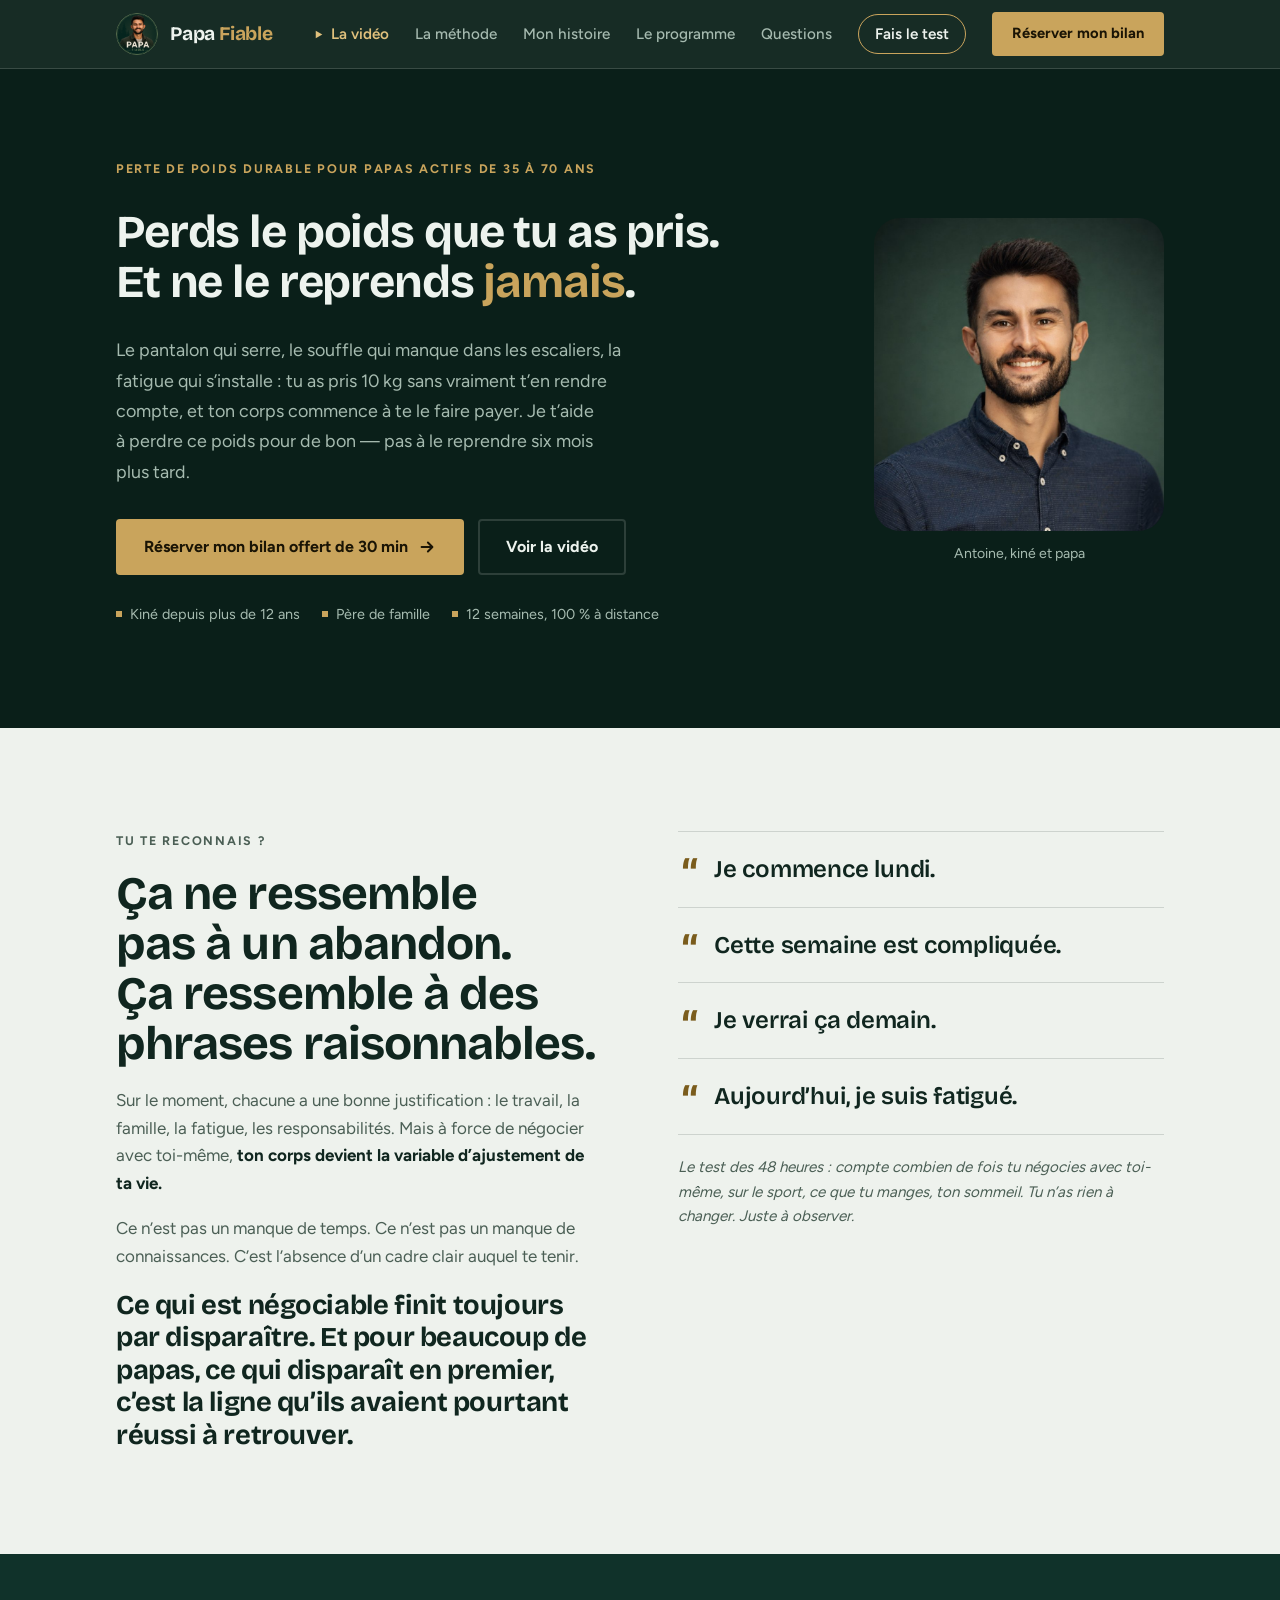
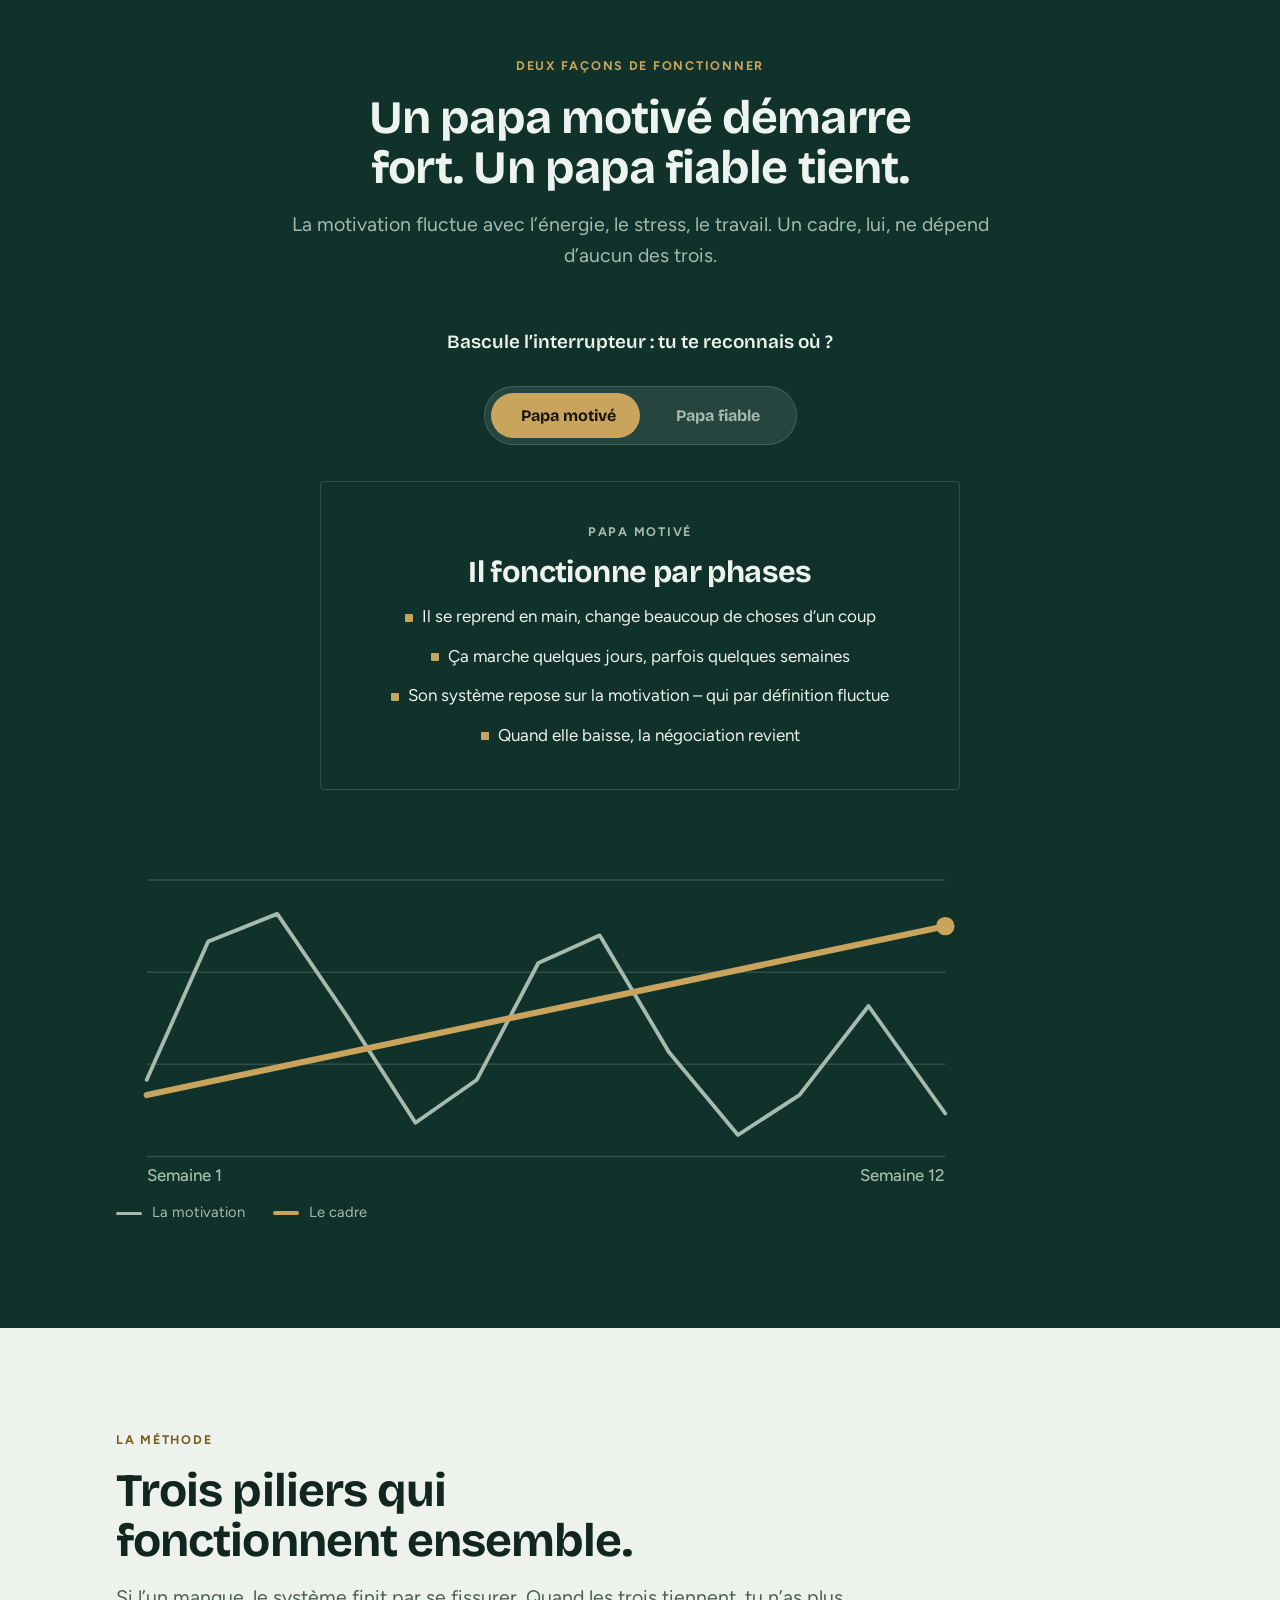
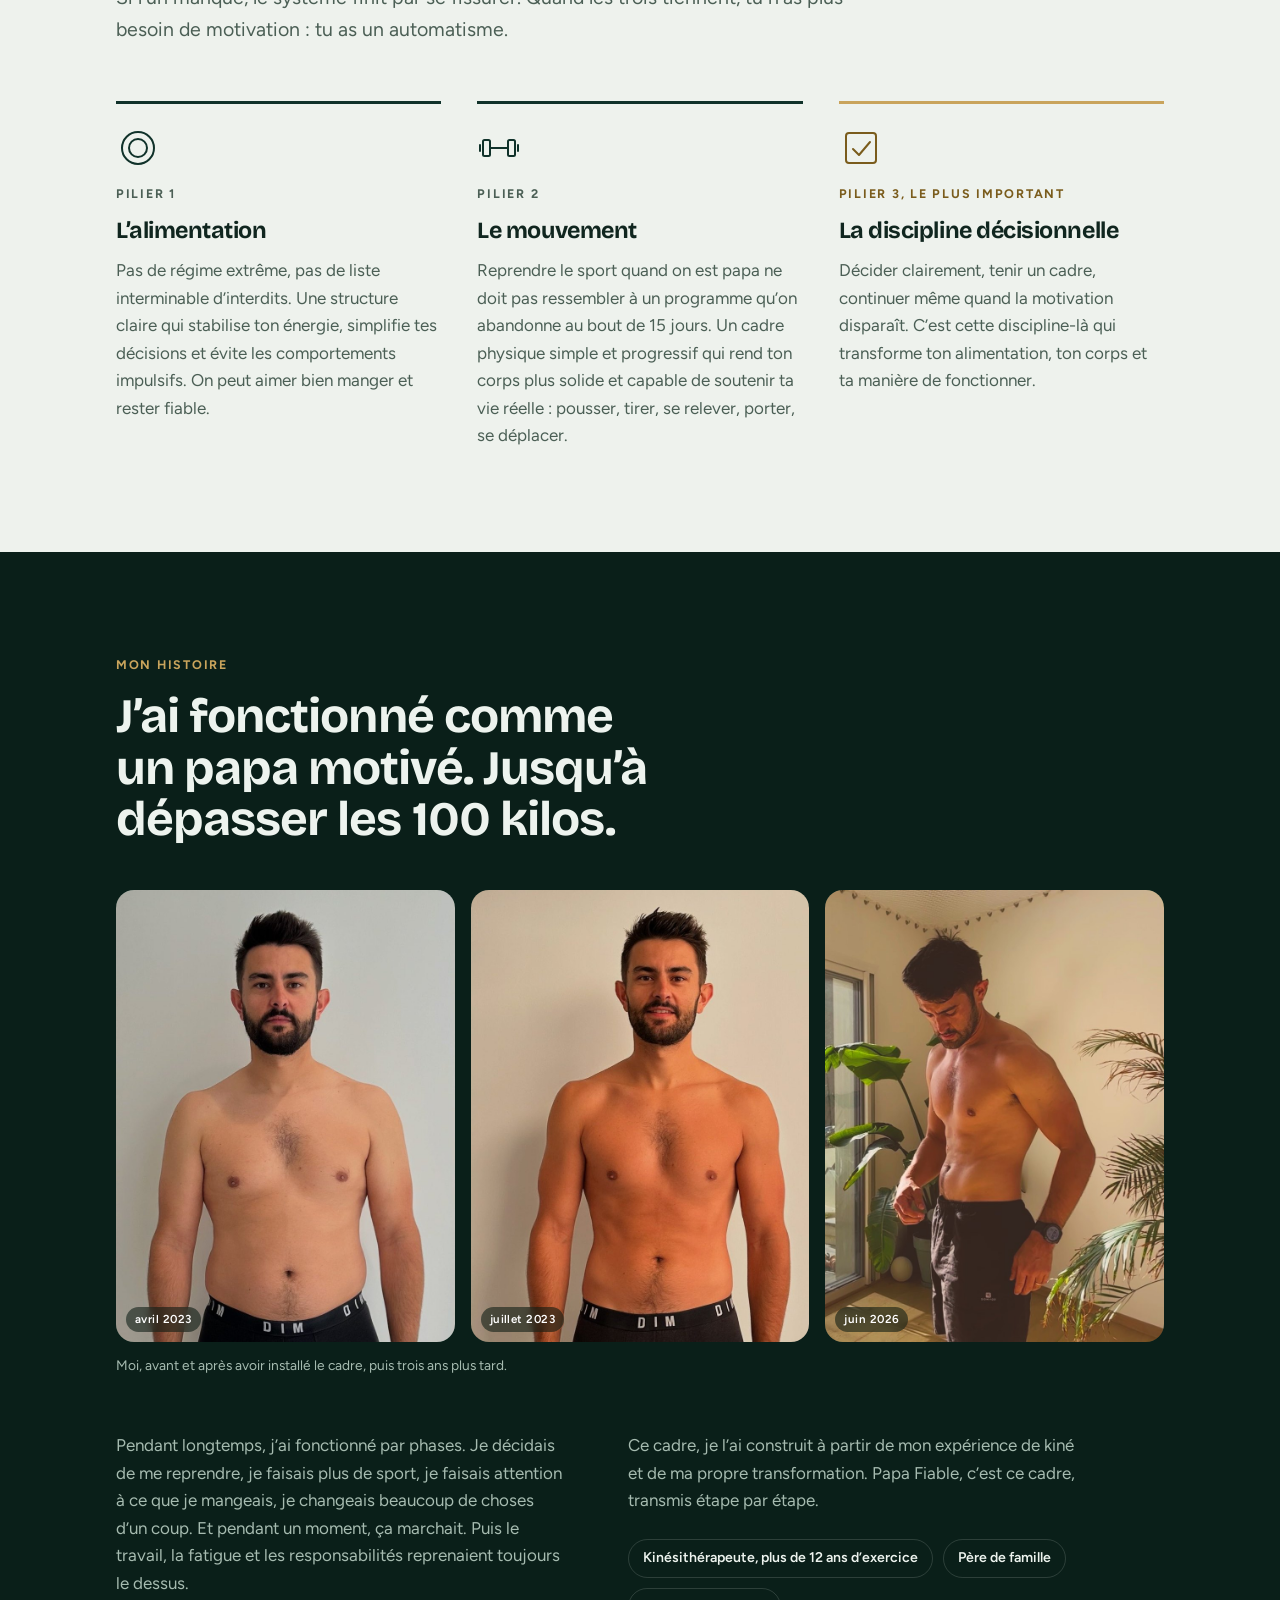
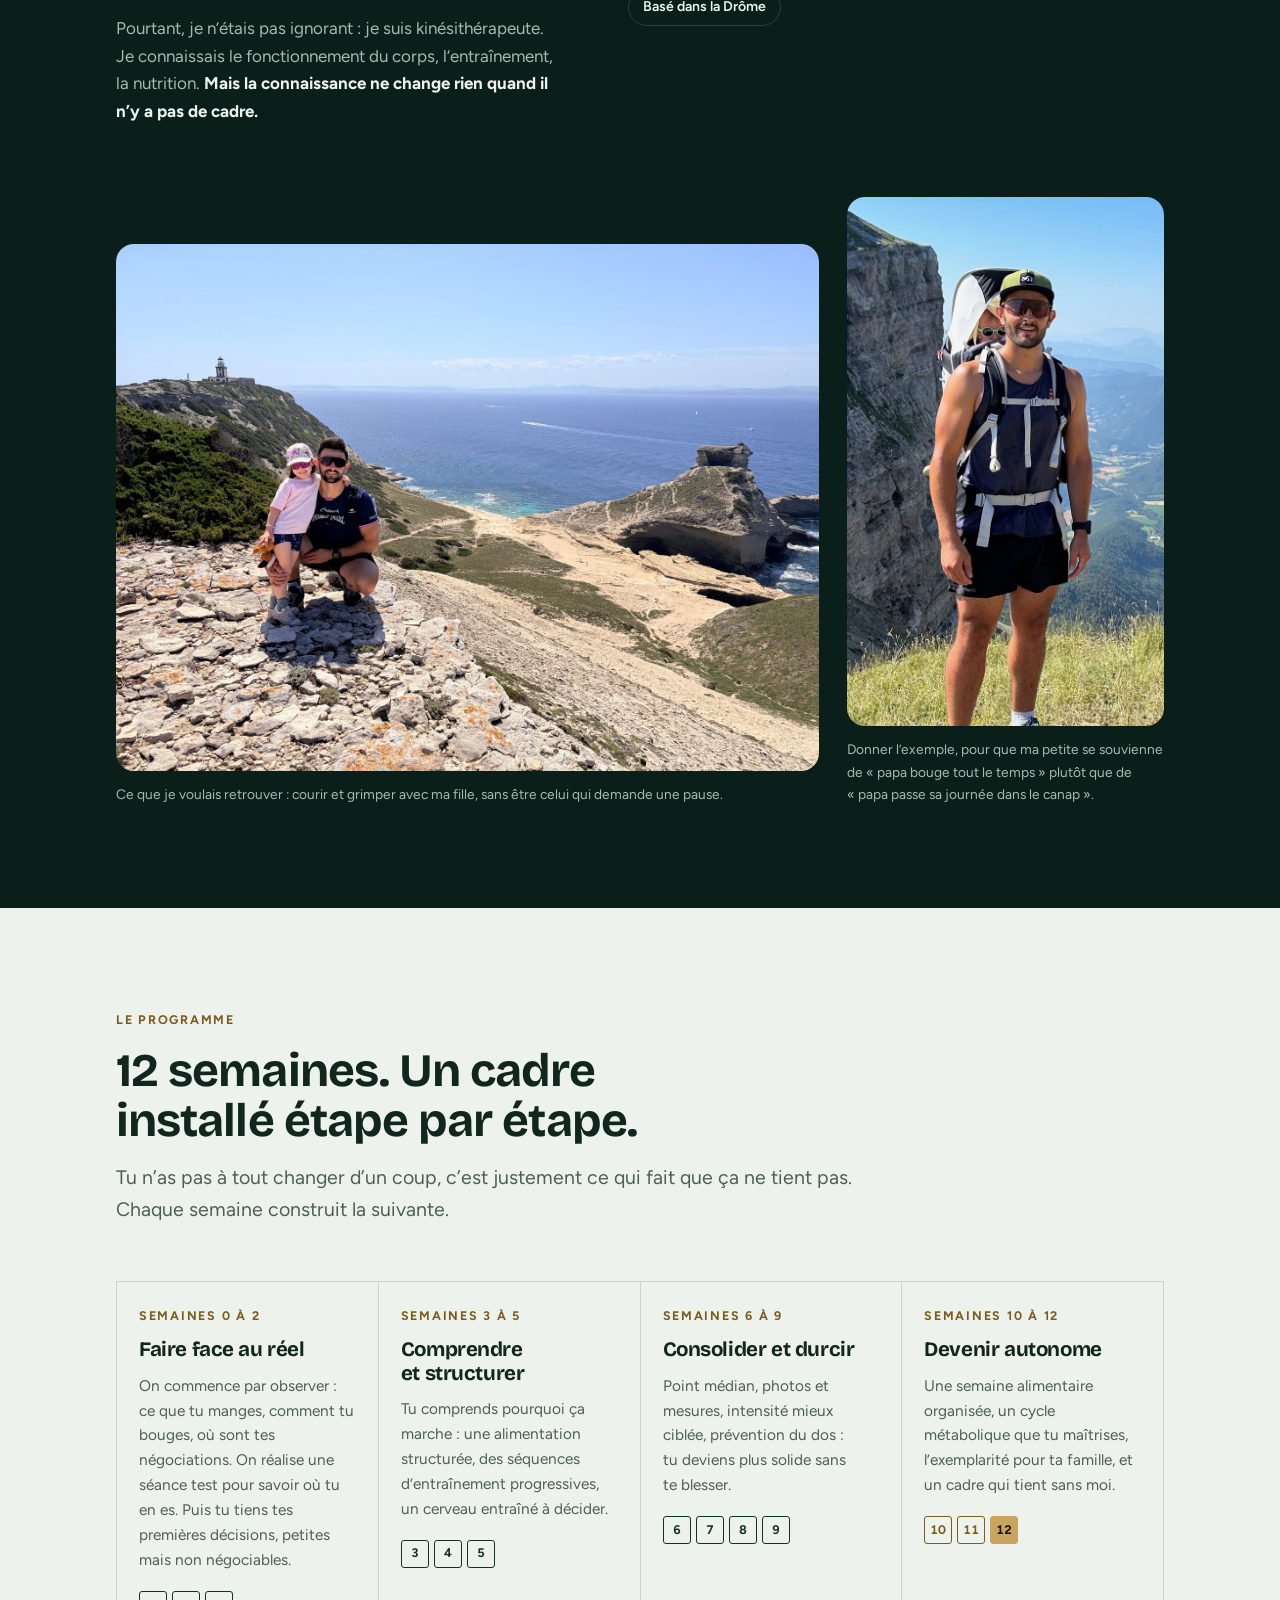
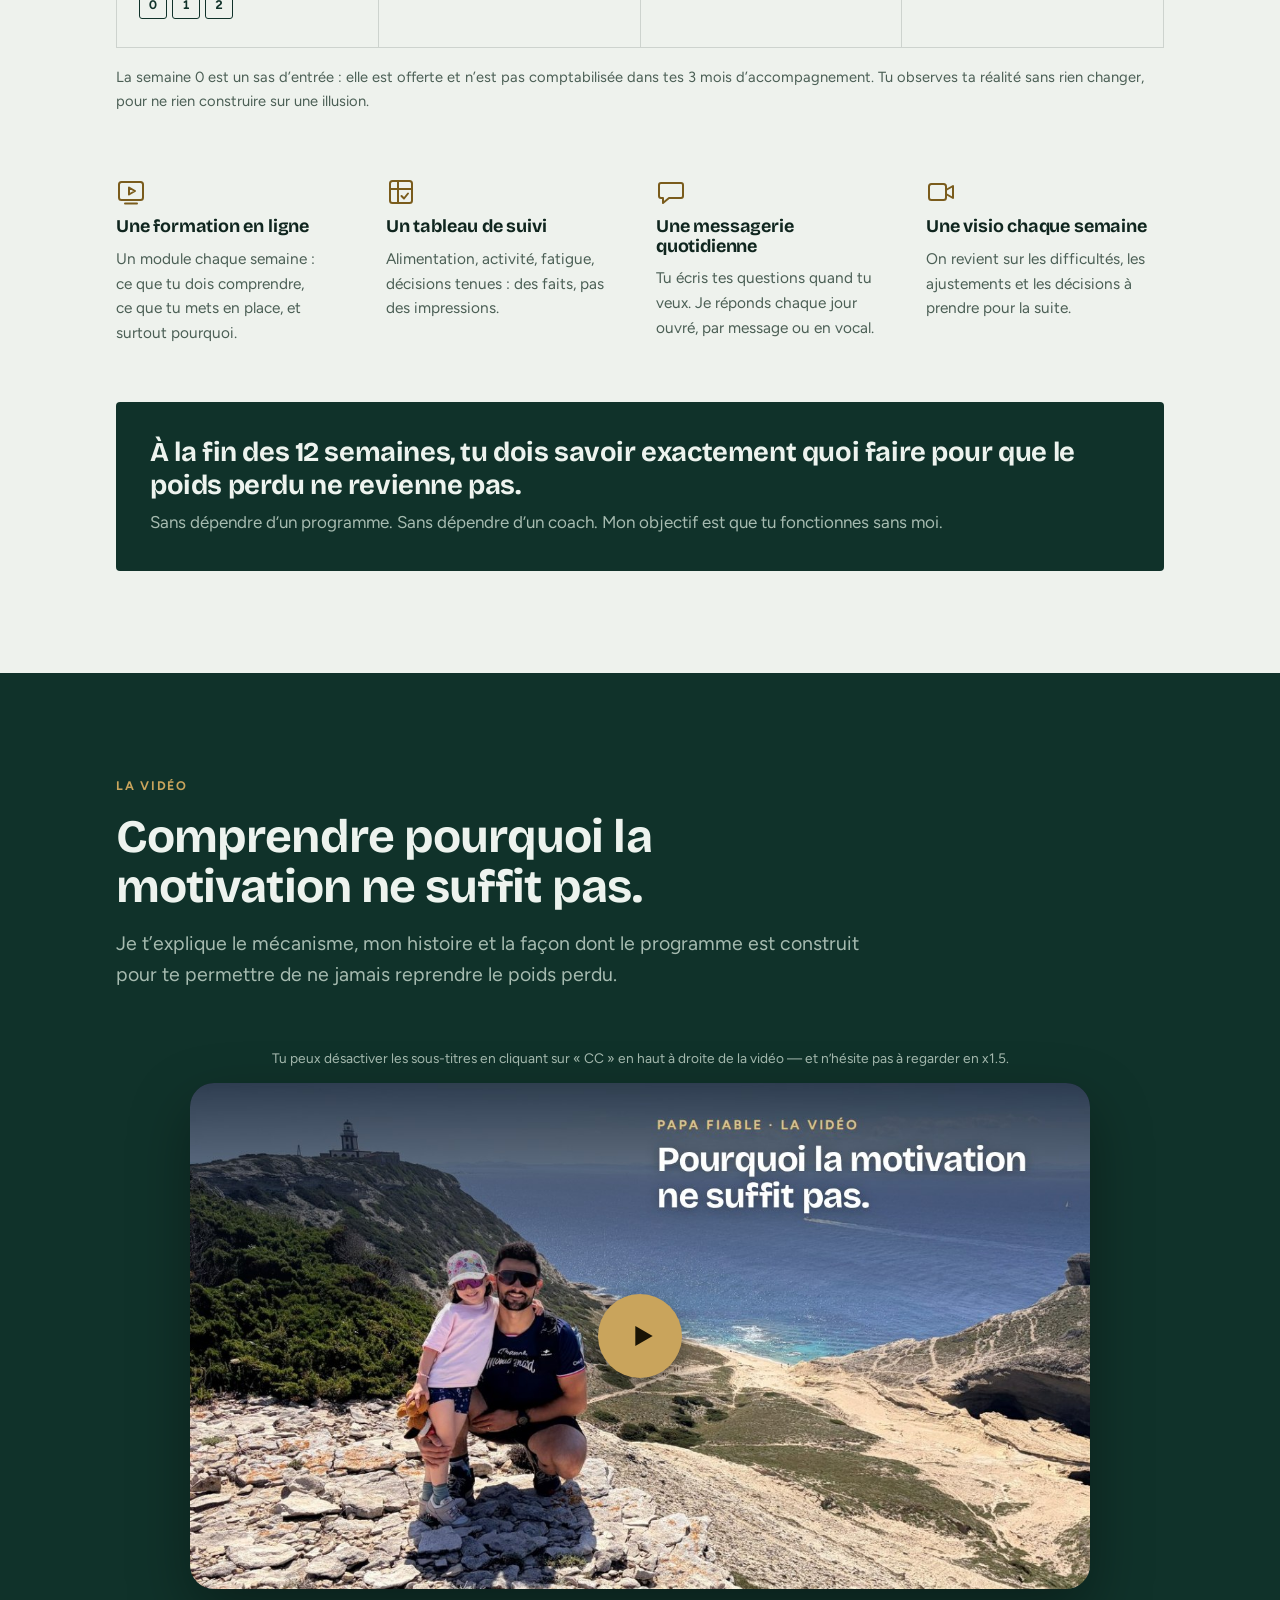
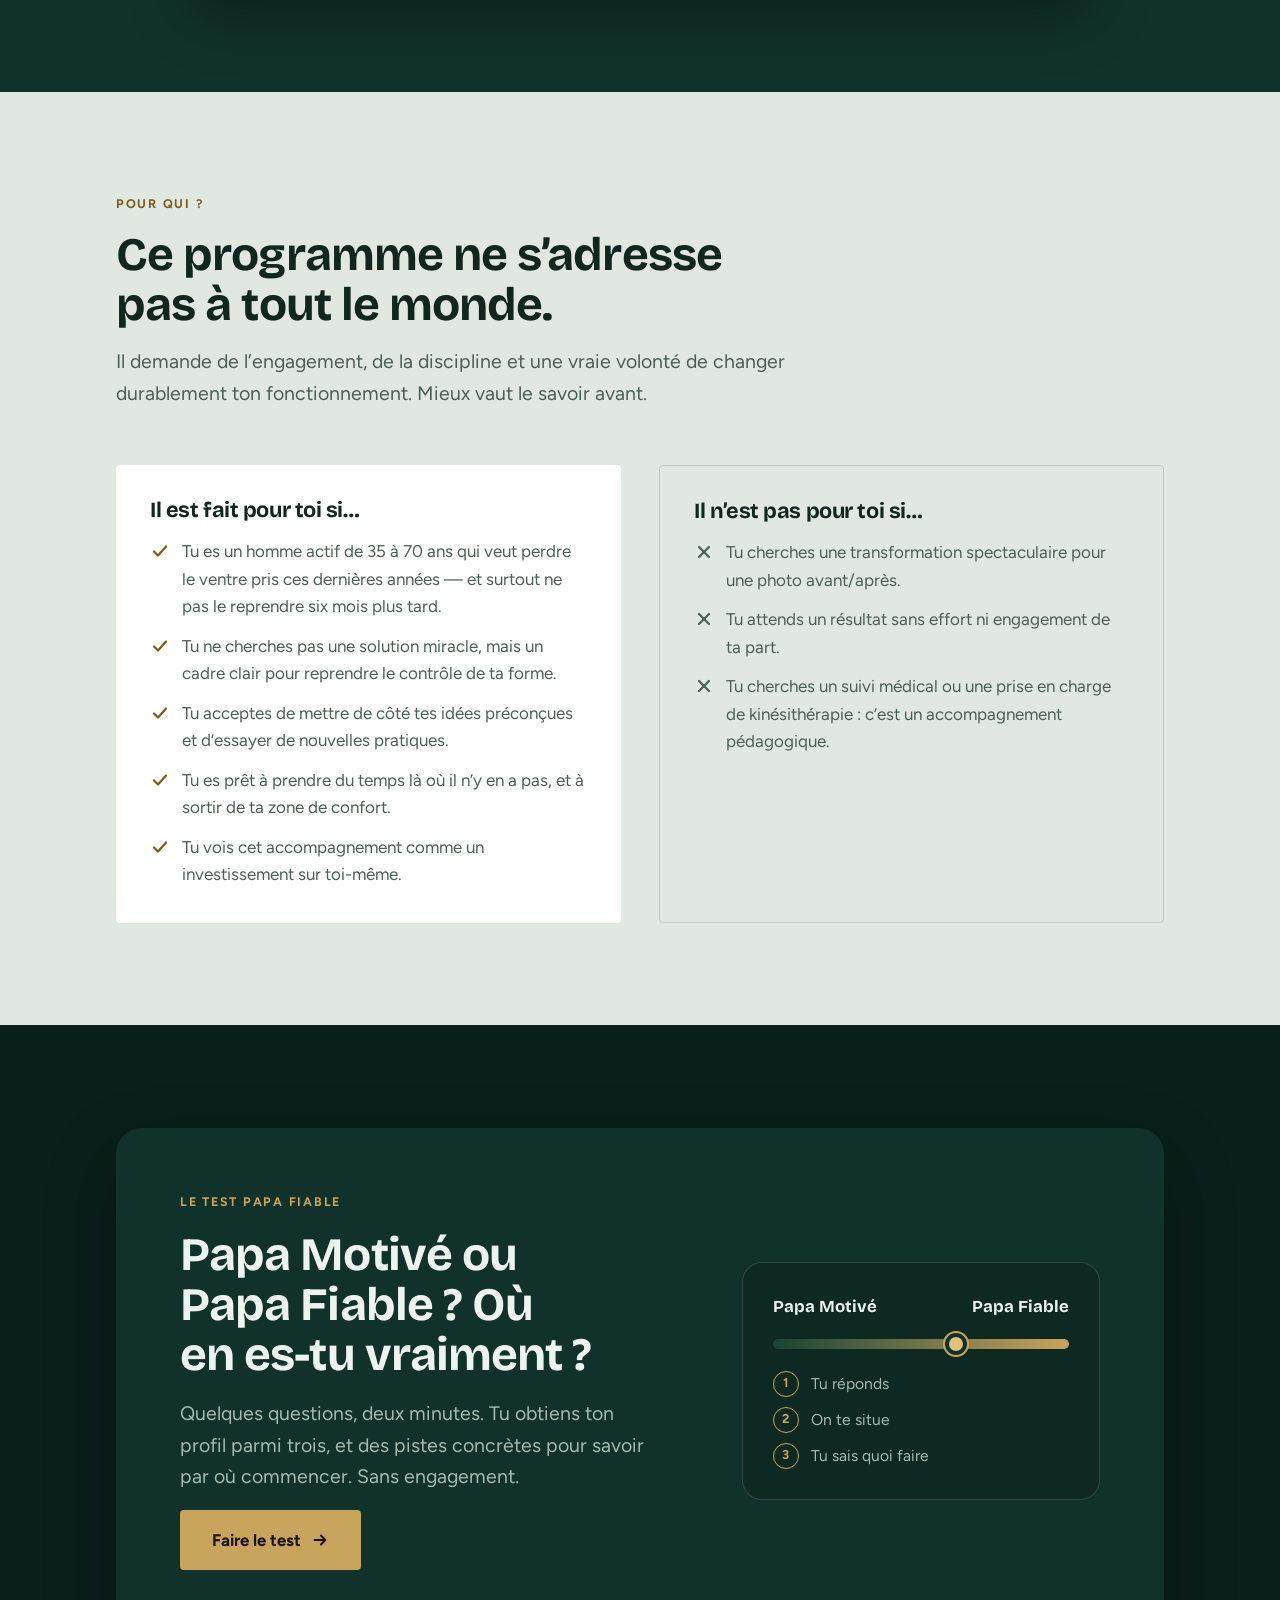
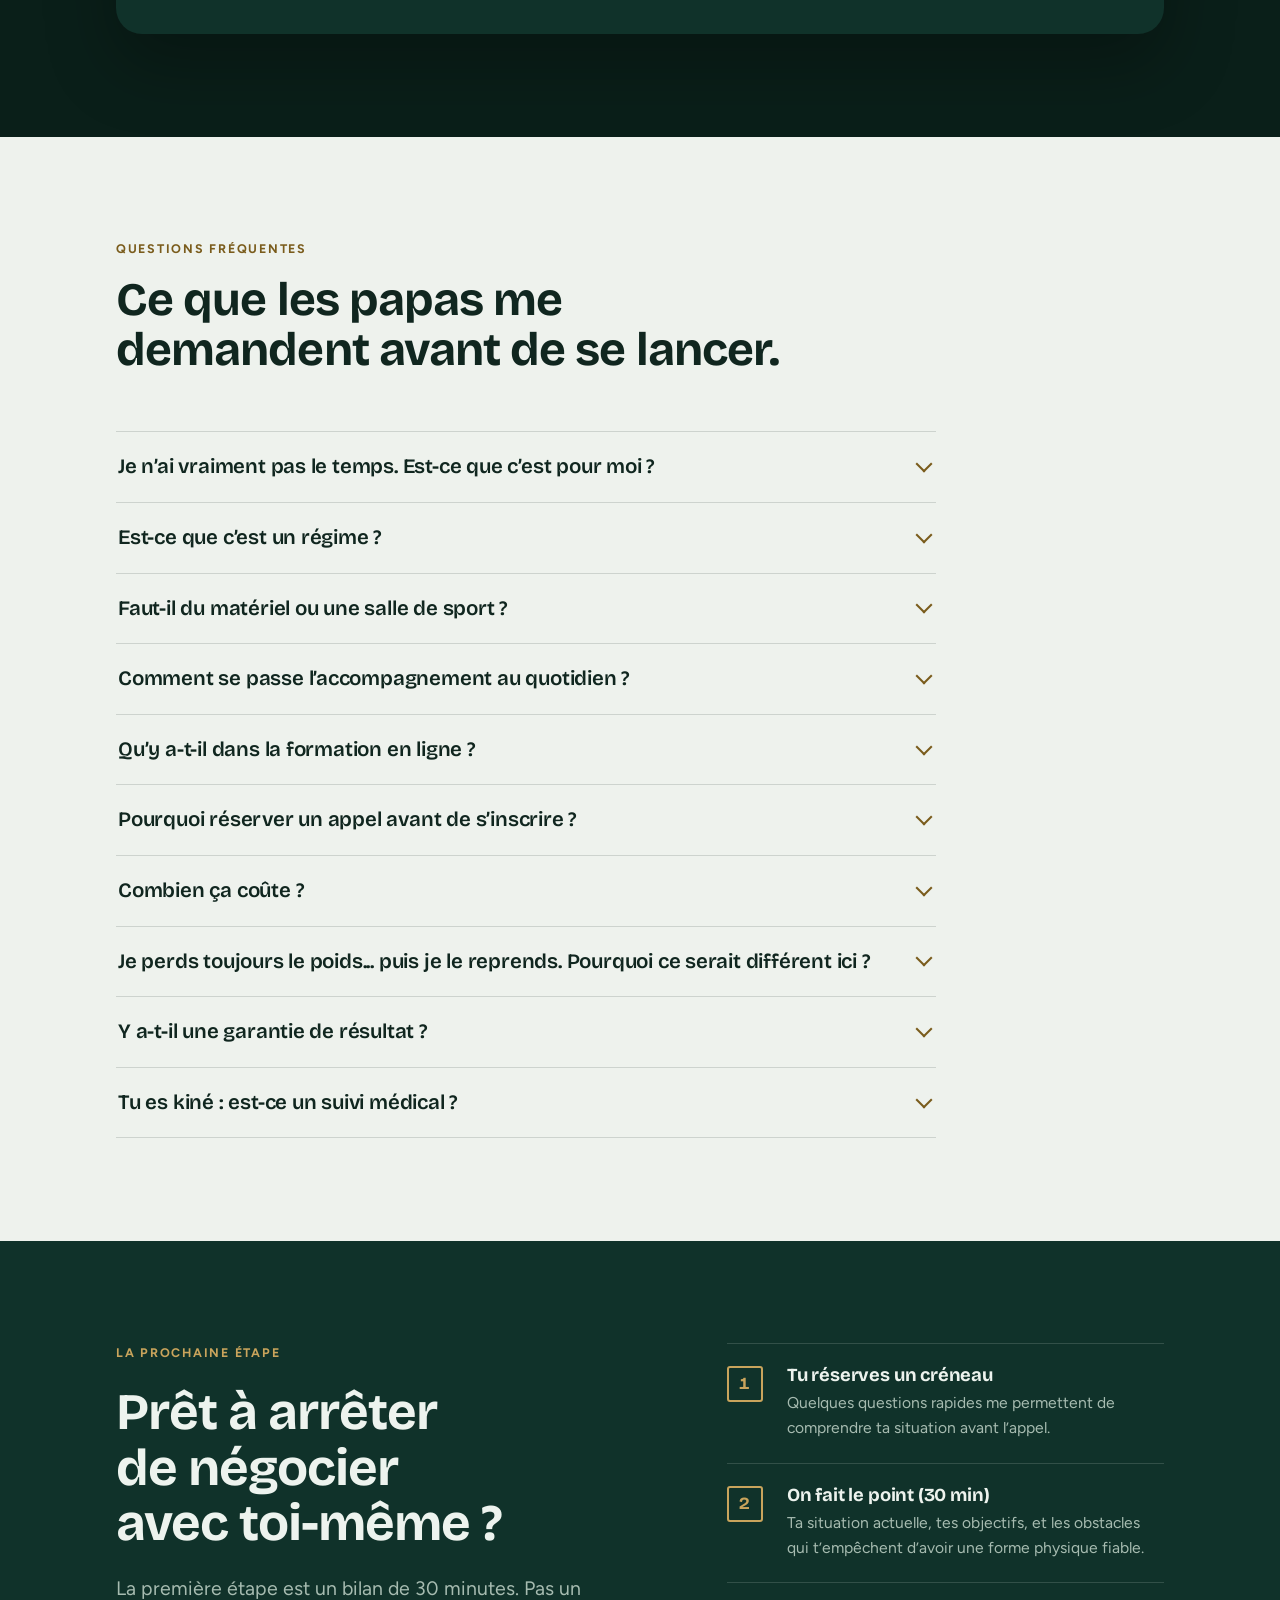
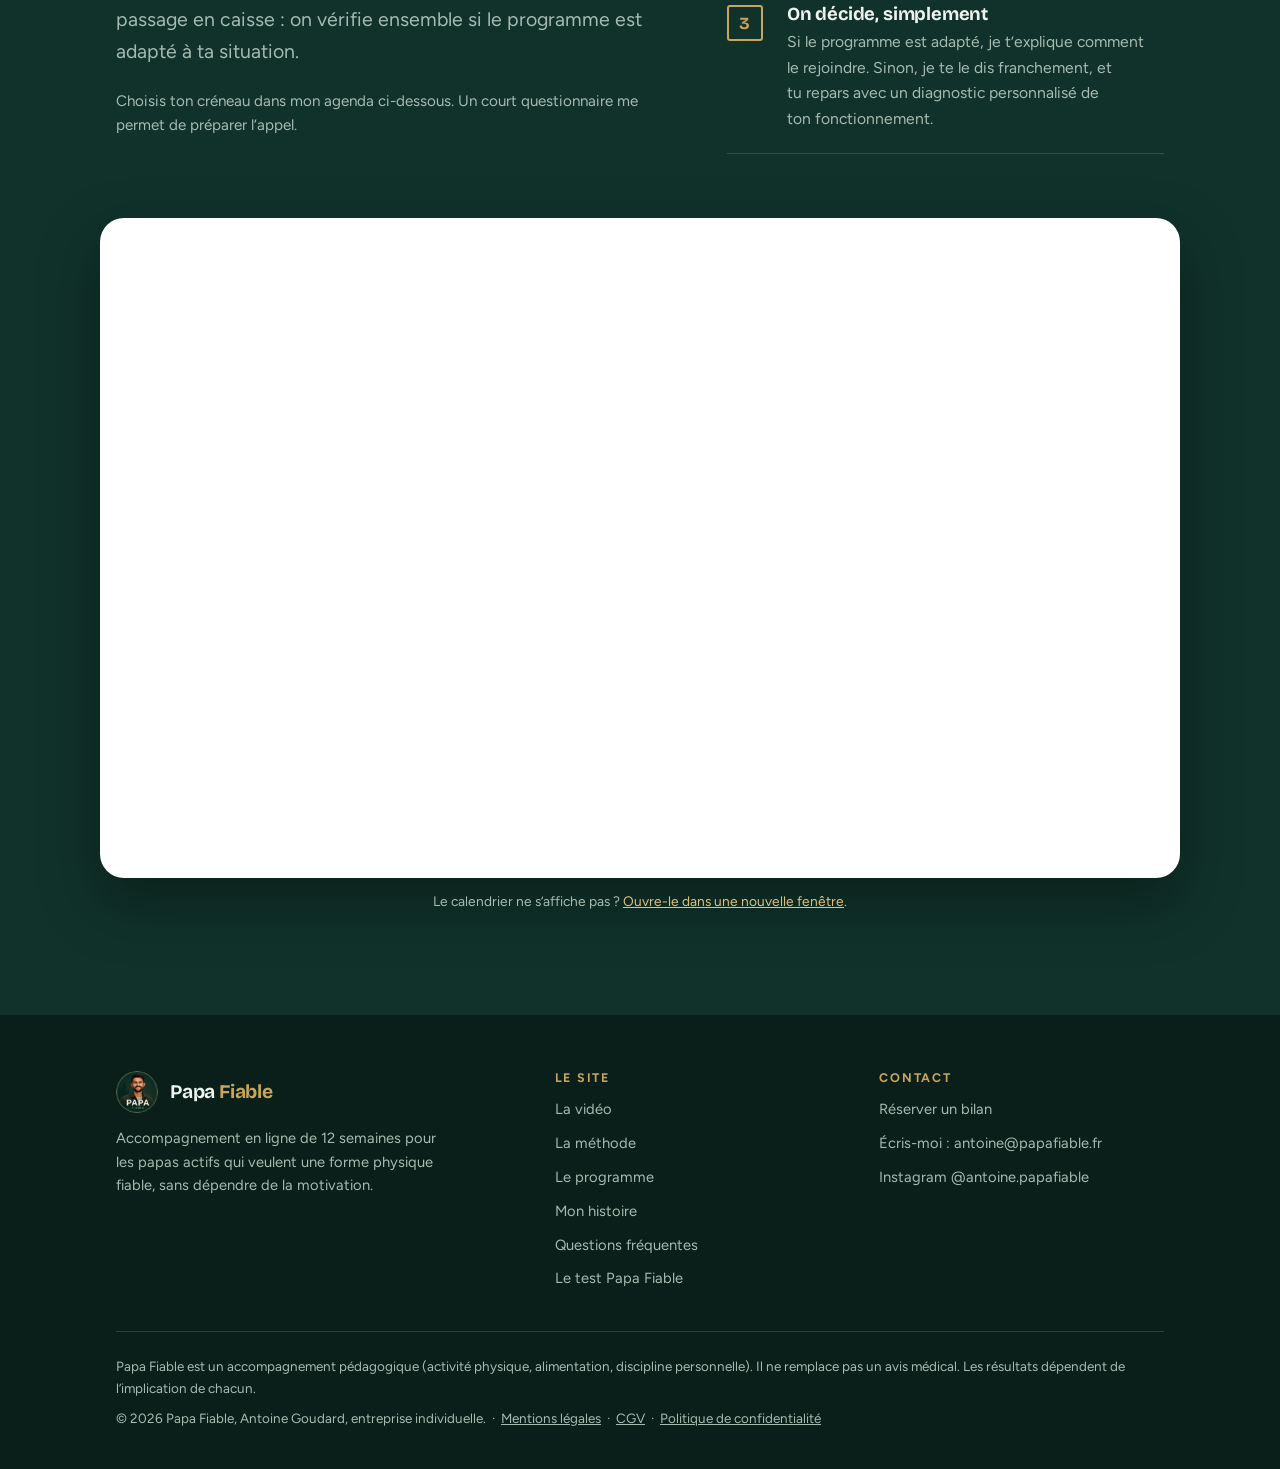
==== commit 3fc4aca9: "Nouvelle page d'accueil : perte de poids durable + sélecteur Motivé/Fiable" ====
--- a/index.html
+++ b/index.html
@@ -68,4 +68,455 @@
     <div class="hero-copy">
       <p class="eyebrow">Perte de poids durable pour papas actifs de 35 à 70 ans</p>
       <h1>Perds le poids que tu as pris. Et ne le reprends <em>jamais</em>.</h1>
-      <p class="sub">Le pantalon qui serre, le souffle qui manque dans les escaliers, la fatigue qui s’installe&nbsp;: tu
+      <p class="sub">Le pantalon qui serre, le souffle qui manque dans les escaliers, la fatigue qui s’installe&nbsp;: tu as pris 10&nbsp;kg sans vraiment t’en rendre compte, et ton corps commence à te le faire payer. Je t’aide à perdre ce poids pour de bon — pas à le reprendre six mois plus tard.</p>
+      <div class="hero-cta">
+        <a class="btn btn--gold" href="#rdv">Réserver mon bilan offert de 30&nbsp;min
+          <svg viewBox="0 0 20 20" fill="none" stroke="currentColor" stroke-width="2.2" stroke-linecap="round" stroke-linejoin="round" aria-hidden="true"><path d="M4 10h11M11 5l5 5-5 5"/></svg>
+        </a>
+        <a class="btn btn--ghost" href="#video" data-play-video>Voir la vidéo</a>
+      </div>
+      <ul class="hero-proof">
+        <li>Kiné depuis plus de 12 ans</li>
+        <li>Père de famille</li>
+        <li>12 semaines, 100&nbsp;% à distance</li>
+      </ul>
+    </div>
+    <figure class="hero-photo">
+      <img src="/assets/img/antoine-portrait-carre.jpg" alt="Antoine, fondateur de Papa Fiable, souriant" width="872" height="884" fetchpriority="high">
+      <figcaption>Antoine, kiné et papa</figcaption>
+    </figure>
+  </div>
+</section>
+
+<!-- 2. Le problème -->
+<section class="section section--paper" id="probleme">
+  <div class="wrap split">
+    <div class="prose">
+      <p class="eyebrow">Tu te reconnais&nbsp;?</p>
+      <h2 class="h2">Ça ne ressemble pas à un abandon. Ça ressemble à des phrases raisonnables.</h2>
+      <p>Sur le moment, chacune a une bonne justification&nbsp;: le travail, la famille, la fatigue, les responsabilités. Mais à force de négocier avec toi-même, <strong>ton corps devient la variable d’ajustement de ta vie.</strong></p>
+      <p>Ce n’est pas un manque de temps. Ce n’est pas un manque de connaissances. C’est l’absence d’un cadre clair auquel te tenir.</p>
+      <p class="pull">Ce qui est négociable finit toujours par disparaître. Et pour beaucoup de papas, ce qui disparaît en premier, c’est la ligne qu’ils avaient pourtant réussi à retrouver.</p>
+    </div>
+    <div>
+      <ul class="carnet" aria-label="Les phrases que tu te répètes">
+        <li>Je commence lundi.</li>
+        <li>Cette semaine est compliquée.</li>
+        <li>Je verrai ça demain.</li>
+        <li>Aujourd’hui, je suis fatigué.</li>
+      </ul>
+      <p class="carnet-note">Le test des 48&nbsp;heures&nbsp;: compte combien de fois tu négocies avec toi-même, sur le sport, ce que tu manges, ton sommeil. Tu n’as rien à changer. Juste à observer.</p>
+    </div>
+  </div>
+</section>
+
+<!-- 3. Motivé / Fiable -->
+<section class="section section--marine">
+  <div class="wrap">
+    <div class="section-head" style="text-align:center;margin-inline:auto;">
+      <p class="eyebrow">Deux façons de fonctionner</p>
+      <h2 class="h2">Un papa motivé démarre fort. Un papa fiable tient.</h2>
+      <p class="lead" style="margin-inline:auto;">La motivation fluctue avec l’énergie, le stress, le travail. Un cadre, lui, ne dépend d’aucun des trois.</p>
+    </div>
+    <div class="duo-wrap-center">
+      <p class="duo-instruction">Bascule l’interrupteur&nbsp;: tu te reconnais où&nbsp;?</p>
+      <div class="duo-toggle" data-active="motive" role="tablist" aria-label="Papa motivé ou Papa fiable">
+        <div class="thumb" aria-hidden="true"></div>
+        <button type="button" class="duo-tab is-on" data-target="motive" role="tab" aria-selected="true">Papa motivé</button>
+        <button type="button" class="duo-tab" data-target="fiable" role="tab" aria-selected="false">Papa fiable</button>
+      </div>
+      <div class="duo duo--switch">
+        <div class="duo-panel is-on" data-panel="motive">
+          <p class="tag">Papa motivé</p>
+          <h3>Il fonctionne par phases</h3>
+          <ul>
+            <li>Il se reprend en main, change beaucoup de choses d’un coup</li>
+            <li>Ça marche quelques jours, parfois quelques semaines</li>
+            <li>Son système repose sur la motivation – qui par définition fluctue</li>
+            <li>Quand elle baisse, la négociation revient</li>
+          </ul>
+        </div>
+        <div class="duo-panel" data-panel="fiable">
+          <p class="tag">Papa fiable</p>
+          <h3>Il fonctionne avec un cadre</h3>
+          <ul>
+            <li>Un cadre simple, clair, non négociable</li>
+            <li>La décision est déjà prise&nbsp;: plus de «&nbsp;est-ce que je devrais&nbsp;?&nbsp;»</li>
+            <li>Il reste discipliné malgré la fatigue et le travail</li>
+            <li>Ce n’est plus une phase&nbsp;: c’est un nouveau standard</li>
+          </ul>
+        </div>
+      </div>
+    </div>
+    <div class="chart">
+      <svg viewBox="0 0 560 230" role="img" aria-labelledby="chart-t chart-d">
+        <title id="chart-t">La motivation monte et descend, le cadre avance</title>
+        <desc id="chart-d">Une courbe irrégulière représente la motivation, avec des pics puis des chutes. Une ligne régulière et ascendante représente le cadre.</desc>
+        <g class="grid"><line x1="20" y1="30" x2="540" y2="30"/><line x1="20" y1="90" x2="540" y2="90"/><line x1="20" y1="150" x2="540" y2="150"/><line x1="20" y1="210" x2="540" y2="210"/></g>
+        <polyline class="wave" points="20,160 60,70 105,52 150,118 195,188 235,160 275,84 315,66 360,142 405,196 445,170 490,112 540,182"/>
+        <line class="frame-line" x1="20" y1="170" x2="540" y2="60"/>
+        <circle class="dot" cx="540" cy="60" r="6"/>
+        <text class="axis-label" x="20" y="226">Semaine 1</text>
+        <text class="axis-label" x="540" y="226" text-anchor="end">Semaine 12</text>
+      </svg>
+      <div class="chart-legend"><span><i></i>La motivation</span><span><i></i>Le cadre</span></div>
+    </div>
+  </div>
+</section>
+
+<!-- 4. Les piliers -->
+<section class="section section--paper" id="methode">
+  <div class="wrap">
+    <div class="section-head">
+      <p class="eyebrow">La méthode</p>
+      <h2 class="h2">Trois piliers qui fonctionnent ensemble.</h2>
+      <p class="lead">Si l’un manque, le système finit par se fissurer. Quand les trois tiennent, tu n’as plus besoin de motivation&nbsp;: tu as un automatisme.</p>
+    </div>
+    <div class="pillars">
+      <article class="pillar">
+        <svg viewBox="0 0 44 44" fill="none" stroke="currentColor" stroke-width="2" stroke-linecap="round" aria-hidden="true"><circle cx="22" cy="22" r="16"/><circle cx="22" cy="22" r="9"/></svg>
+        <p class="kicker">Pilier 1</p>
+        <h3>L’alimentation</h3>
+        <p>Pas de régime extrême, pas de liste interminable d’interdits. Une structure claire qui stabilise ton énergie, simplifie tes décisions et évite les comportements impulsifs. On peut aimer bien manger et rester fiable.</p>
+      </article>
+      <article class="pillar">
+        <svg viewBox="0 0 44 44" fill="none" stroke="currentColor" stroke-width="2" stroke-linecap="round" stroke-linejoin="round" aria-hidden="true"><path d="M13 22h18"/><rect x="6" y="14" width="7" height="16" rx="1.5"/><rect x="31" y="14" width="7" height="16" rx="1.5"/><path d="M3 19v6M41 19v6"/></svg>
+        <p class="kicker">Pilier 2</p>
+        <h3>Le mouvement</h3>
+        <p>Reprendre le sport quand on est papa ne doit pas ressembler à un programme qu’on abandonne au bout de 15 jours. Un cadre physique simple et progressif qui rend ton corps plus solide et capable de soutenir ta vie réelle&nbsp;: pousser, tirer, se relever, porter, se déplacer.</p>
+      </article>
+      <article class="pillar">
+        <svg viewBox="0 0 44 44" fill="none" stroke="currentColor" stroke-width="2" stroke-linecap="round" stroke-linejoin="round" aria-hidden="true"><rect x="7" y="7" width="30" height="30" rx="3"/><path d="M14 23l6 6 11-13"/></svg>
+        <p class="kicker">Pilier 3, le plus important</p>
+        <h3>La discipline décisionnelle</h3>
+        <p>Décider clairement, tenir un cadre, continuer même quand la motivation disparaît. C’est cette discipline-là qui transforme ton alimentation, ton corps et ta manière de fonctionner.</p>
+      </article>
+    </div>
+  </div>
+</section>
+
+<!-- 5. Mon histoire -->
+<section class="section section--ink" id="histoire">
+  <div class="wrap">
+    <div class="story-head">
+      <p class="eyebrow">Mon histoire</p>
+      <h2>J’ai fonctionné comme un papa motivé. Jusqu’à dépasser les 100&nbsp;kilos.</h2>
+    </div>
+    <figure class="triptych" style="margin:0">
+      <div class="tri">
+        <div class="tri-i"><img src="/assets/img/tri-avril-2023.jpg" alt="Antoine en avril 2023, avant la mise en place du cadre" width="800" height="1067" loading="lazy"><span class="date">avril 2023</span></div>
+        <div class="tri-i"><img src="/assets/img/tri-juillet-2023.jpg" alt="Antoine en juillet 2023, après la mise en place du cadre" width="800" height="1067" loading="lazy"><span class="date">juillet 2023</span></div>
+        <div class="tri-i"><img src="/assets/img/tri-juin-2026.jpg" alt="Antoine en juin 2026, trois ans plus tard" width="800" height="1067" loading="lazy"><span class="date">juin 2026</span></div>
+      </div>
+      <figcaption>Moi, avant et après avoir installé le cadre, puis trois ans plus tard.</figcaption>
+    </figure>
+    <div class="story-copy prose">
+      <div class="col">
+        <p>Pendant longtemps, j’ai fonctionné par phases. Je décidais de me reprendre, je faisais plus de sport, je faisais attention à ce que je mangeais, je changeais beaucoup de choses d’un coup. Et pendant un moment, ça marchait. Puis le travail, la fatigue et les responsabilités reprenaient toujours le dessus.</p>
+        <p>Pourtant, je n’étais pas ignorant&nbsp;: je suis kinésithérapeute. Je connaissais le fonctionnement du corps, l’entraînement, la nutrition. <strong>Mais la connaissance ne change rien quand il n’y a pas de cadre.</strong></p>
+      </div>
+      <div class="col">
+        <p>Ce cadre, je l’ai construit à partir de mon expérience de kiné et de ma propre transformation. Papa Fiable, c’est ce cadre, transmis étape par étape.</p>
+        <ul class="creds">
+          <li>Kinésithérapeute, plus de 12 ans d’exercice</li>
+          <li>Père de famille</li>
+          <li>Basé dans la Drôme</li>
+        </ul>
+      </div>
+    </div>
+    <div class="gallery">
+      <figure class="g-wide">
+        <img src="/assets/img/falaise-alice.jpg" alt="Antoine et sa fille sur une falaise face à la mer, souriants" width="1600" height="1200" loading="lazy">
+        <figcaption>Ce que je voulais retrouver&nbsp;: courir et grimper avec ma fille, sans être celui qui demande une pause.</figcaption>
+      </figure>
+      <figure class="g-tall">
+        <img src="/assets/img/rando-porte-bebe.jpg" alt="Antoine en randonnée en montagne avec un enfant dans un porte-bébé" width="648" height="1500" loading="lazy">
+        <figcaption>Donner l’exemple, pour que ma petite se souvienne de «&nbsp;papa bouge tout le temps&nbsp;» plutôt que de «&nbsp;papa passe sa journée dans le canap&nbsp;».</figcaption>
+      </figure>
+    </div>
+  </div>
+</section>
+
+<!-- 6. Le programme -->
+<section class="section section--paper" id="programme">
+  <div class="wrap">
+    <div class="section-head">
+      <p class="eyebrow">Le programme</p>
+      <h2 class="h2">12 semaines. Un cadre installé étape par étape.</h2>
+      <p class="lead">Tu n’as pas à tout changer d’un coup, c’est justement ce qui fait que ça ne tient pas. Chaque semaine construit la suivante.</p>
+    </div>
+    <div class="phases">
+      <article class="phase">
+        <p class="when">Semaines 0 à 2</p>
+        <h3>Faire face au réel</h3>
+        <p>On commence par observer&nbsp;: ce que tu manges, comment tu bouges, où sont tes négociations. On réalise une séance test pour savoir où tu en es. Puis tu tiens tes premières décisions, petites mais non négociables.</p>
+        <ol class="cells" aria-label="Semaines 0 à 2"><li>0</li><li>1</li><li>2</li></ol>
+      </article>
+      <article class="phase">
+        <p class="when">Semaines 3 à 5</p>
+        <h3>Comprendre et structurer</h3>
+        <p>Tu comprends pourquoi ça marche&nbsp;: une alimentation structurée, des séquences d’entraînement progressives, un cerveau entraîné à décider.</p>
+        <ol class="cells" aria-label="Semaines 3 à 5"><li>3</li><li>4</li><li>5</li></ol>
+      </article>
+      <article class="phase">
+        <p class="when">Semaines 6 à 9</p>
+        <h3>Consolider et durcir</h3>
+        <p>Point médian, photos et mesures, intensité mieux ciblée, prévention du dos&nbsp;: tu deviens plus solide sans te blesser.</p>
+        <ol class="cells" aria-label="Semaines 6 à 9"><li>6</li><li>7</li><li>8</li><li>9</li></ol>
+      </article>
+      <article class="phase">
+        <p class="when">Semaines 10 à 12</p>
+        <h3>Devenir autonome</h3>
+        <p>Une semaine alimentaire organisée, un cycle métabolique que tu maîtrises, l’exemplarité pour ta famille, et un cadre qui tient sans moi.</p>
+        <ol class="cells" aria-label="Semaines 10 à 12"><li>10</li><li>11</li><li>12</li></ol>
+      </article>
+    </div>
+    <p class="phases-note">La semaine 0 est un sas d’entrée&nbsp;: elle est offerte et n’est pas comptabilisée dans tes 3 mois d’accompagnement. Tu observes ta réalité sans rien changer, pour ne rien construire sur une illusion.</p>
+
+    <div class="includes">
+      <article class="include">
+        <svg viewBox="0 0 30 30" fill="none" stroke="currentColor" stroke-width="2" stroke-linecap="round" stroke-linejoin="round" aria-hidden="true"><rect x="3" y="5" width="24" height="18" rx="2.5"/><path d="M13 10.5l6 3.5-6 3.5z"/><path d="M9 26.5h12"/></svg>
+        <h3>Une formation en ligne</h3>
+        <p>Un module chaque semaine&nbsp;: ce que tu dois comprendre, ce que tu mets en place, et surtout pourquoi.</p>
+      </article>
+      <article class="include">
+        <svg viewBox="0 0 30 30" fill="none" stroke="currentColor" stroke-width="2" stroke-linecap="round" stroke-linejoin="round" aria-hidden="true"><rect x="4" y="4" width="22" height="22" rx="2.5"/><path d="M4 12h22M12 4v22"/><path d="M15.5 19l2.5 2.5 4-5"/></svg>
+        <h3>Un tableau de suivi</h3>
+        <p>Alimentation, activité, fatigue, décisions tenues&nbsp;: des faits, pas des impressions.</p>
+      </article>
+      <article class="include">
+        <svg viewBox="0 0 30 30" fill="none" stroke="currentColor" stroke-width="2" stroke-linecap="round" stroke-linejoin="round" aria-hidden="true"><path d="M5 6h20a2 2 0 012 2v11a2 2 0 01-2 2H13l-6 5v-5H5a2 2 0 01-2-2V8a2 2 0 012-2z"/></svg>
+        <h3>Une messagerie quotidienne</h3>
+        <p>Tu écris tes questions quand tu veux. Je réponds chaque jour ouvré, par message ou en vocal.</p>
+      </article>
+      <article class="include">
+        <svg viewBox="0 0 30 30" fill="none" stroke="currentColor" stroke-width="2" stroke-linecap="round" stroke-linejoin="round" aria-hidden="true"><rect x="3" y="7" width="17" height="16" rx="2.5"/><path d="M20 13l7-4v12l-7-4"/></svg>
+        <h3>Une visio chaque semaine</h3>
+        <p>On revient sur les difficultés, les ajustements et les décisions à prendre pour la suite.</p>
+      </article>
+    </div>
+
+    <div class="autonomy">
+      <p>À la fin des 12 semaines, tu dois savoir exactement quoi faire pour que le poids perdu ne revienne pas.</p>
+      <p>Sans dépendre d’un programme. Sans dépendre d’un coach. Mon objectif est que tu fonctionnes sans moi.</p>
+    </div>
+  </div>
+</section>
+
+<!-- 7. Vidéo -->
+<section class="section section--marine" id="video">
+  <div class="wrap">
+    <div class="section-head">
+      <p class="eyebrow">La vidéo</p>
+      <h2 class="h2">Comprendre pourquoi la motivation ne suffit pas.</h2>
+      <p class="lead">Je t’explique le mécanisme, mon histoire et la façon dont le programme est construit pour te permettre de ne jamais reprendre le poids perdu.</p>
+    </div>
+    <div class="video-wrap">
+      <p class="video-note">Tu peux désactiver les sous-titres en cliquant sur « CC » en haut à droite de la vidéo — et n’hésite pas à regarder en x1.5.</p>
+      <div class="video" id="vsl" data-yt="W4G4U67p5-M">
+        <iframe id="vsl-frame" src="https://www.youtube-nocookie.com/embed/W4G4U67p5-M?enablejsapi=1&amp;rel=0&amp;modestbranding=1&amp;playsinline=1&amp;iv_load_policy=3&amp;disablekb=0" title="Vidéo de présentation Papa Fiable" loading="lazy" referrerpolicy="strict-origin-when-cross-origin" allow="accelerometer; autoplay; encrypted-media; picture-in-picture; fullscreen" allowfullscreen></iframe>
+        <button class="play" type="button" aria-label="Lire la vidéo de présentation de Papa Fiable">
+          <img src="/assets/img/video-poster.jpg" alt="" width="1280" height="720" loading="lazy">
+          <span class="disc"><svg viewBox="0 0 24 24" fill="currentColor" aria-hidden="true"><path d="M7 4.5v15l13-7.5z"/></svg></span>
+        </button>
+      </div>
+    </div>
+  </div>
+</section>
+
+<!-- 8. Pour qui -->
+<section class="section section--paper-2" id="pour-qui">
+  <div class="wrap">
+    <div class="section-head">
+      <p class="eyebrow">Pour qui&nbsp;?</p>
+      <h2 class="h2">Ce programme ne s’adresse pas à tout le monde.</h2>
+      <p class="lead">Il demande de l’engagement, de la discipline et une vraie volonté de changer durablement ton fonctionnement. Mieux vaut le savoir avant.</p>
+    </div>
+    <div class="fit">
+      <div>
+        <h3>Il est fait pour toi si…</h3>
+        <ul>
+          <li><svg viewBox="0 0 20 20" fill="none" stroke="currentColor" stroke-width="2.2" stroke-linecap="round" stroke-linejoin="round" aria-hidden="true"><path d="M4 10.5l4 4 8-9"/></svg>Tu es un homme actif de 35 à 70 ans qui veut perdre le ventre pris ces dernières années — et surtout ne pas le reprendre six mois plus tard.</li>
+          <li><svg viewBox="0 0 20 20" fill="none" stroke="currentColor" stroke-width="2.2" stroke-linecap="round" stroke-linejoin="round" aria-hidden="true"><path d="M4 10.5l4 4 8-9"/></svg>Tu ne cherches pas une solution miracle, mais un cadre clair pour reprendre le contrôle de ta forme.</li>
+          <li><svg viewBox="0 0 20 20" fill="none" stroke="currentColor" stroke-width="2.2" stroke-linecap="round" stroke-linejoin="round" aria-hidden="true"><path d="M4 10.5l4 4 8-9"/></svg>Tu acceptes de mettre de côté tes idées préconçues et d’essayer de nouvelles pratiques.</li>
+          <li><svg viewBox="0 0 20 20" fill="none" stroke="currentColor" stroke-width="2.2" stroke-linecap="round" stroke-linejoin="round" aria-hidden="true"><path d="M4 10.5l4 4 8-9"/></svg>Tu es prêt à prendre du temps là où il n’y en a pas, et à sortir de ta zone de confort.</li>
+          <li><svg viewBox="0 0 20 20" fill="none" stroke="currentColor" stroke-width="2.2" stroke-linecap="round" stroke-linejoin="round" aria-hidden="true"><path d="M4 10.5l4 4 8-9"/></svg>Tu vois cet accompagnement comme un investissement sur toi-même.</li>
+        </ul>
+      </div>
+      <div>
+        <h3>Il n’est pas pour toi si…</h3>
+        <ul>
+          <li><svg viewBox="0 0 20 20" fill="none" stroke="currentColor" stroke-width="2.2" stroke-linecap="round" aria-hidden="true"><path d="M5 5l10 10M15 5L5 15"/></svg>Tu cherches une transformation spectaculaire pour une photo avant/après.</li>
+          <li><svg viewBox="0 0 20 20" fill="none" stroke="currentColor" stroke-width="2.2" stroke-linecap="round" aria-hidden="true"><path d="M5 5l10 10M15 5L5 15"/></svg>Tu attends un résultat sans effort ni engagement de ta part.</li>
+          <li><svg viewBox="0 0 20 20" fill="none" stroke="currentColor" stroke-width="2.2" stroke-linecap="round" aria-hidden="true"><path d="M5 5l10 10M15 5L5 15"/></svg>Tu cherches un suivi médical ou une prise en charge de kinésithérapie&nbsp;: c’est un accompagnement pédagogique.</li>
+        </ul>
+      </div>
+    </div>
+  </div>
+</section>
+
+<!-- 9. Quiz -->
+<section class="section section--ink quiz-section" id="quiz">
+  <div class="wrap">
+    <div class="quiz-card cadre">
+      <div class="quiz-copy">
+        <p class="eyebrow">Le test Papa Fiable</p>
+        <h2>Papa Motivé ou Papa Fiable&nbsp;? Où en es-tu vraiment&nbsp;?</h2>
+        <p class="lead">Quelques questions, deux minutes. Tu obtiens ton profil parmi trois, et des pistes concrètes pour savoir par où commencer. Sans engagement.</p>
+        <a class="btn btn--gold btn--lg" href="/quiz/">Faire le test
+          <svg viewBox="0 0 20 20" fill="none" stroke="currentColor" stroke-width="2.2" stroke-linecap="round" stroke-linejoin="round" aria-hidden="true"><path d="M4 10h11M11 5l5 5-5 5"/></svg>
+        </a>
+      </div>
+      <div class="quiz-gauge" aria-hidden="true">
+        <div class="gauge-labels"><b>Papa Motivé</b><b>Papa Fiable</b></div>
+        <div class="gauge-bar"><i></i></div>
+        <ol class="gauge-steps"><li>Tu réponds</li><li>On te situe</li><li>Tu sais quoi faire</li></ol>
+      </div>
+    </div>
+  </div>
+</section>
+
+<!-- 10. FAQ -->
+<section class="section section--paper" id="faq">
+  <div class="wrap">
+    <div class="section-head">
+      <p class="eyebrow">Questions fréquentes</p>
+      <h2 class="h2">Ce que les papas me demandent avant de se lancer.</h2>
+    </div>
+    <div class="faq">
+      <details>
+        <summary>Je n’ai vraiment pas le temps. Est-ce que c’est pour moi&nbsp;?</summary>
+        <div class="answer"><p>Le programme est conçu pour ta vraie vie, avec ton travail, ta famille et les imprévus, pas pour une période idéale. On démarre petit&nbsp;: la première semaine d’action, tu ne changes qu’une seule règle alimentaire et tu ajoutes quelques séances simples.</p><p>Et le vrai sujet est rarement le temps. C’est la fréquence de tes micro-négociations.</p></div>
+      </details>
+      <details>
+        <summary>Est-ce que c’est un régime&nbsp;?</summary>
+        <div class="answer"><p>Non. Pas de régime extrême, pas de liste d’interdits. On structure ton alimentation pour stabiliser ton énergie et simplifier tes décisions, et on t’apprend à ajuster intelligemment selon tes journées. On peut aimer bien manger et bien vivre.</p></div>
+      </details>
+      <details>
+        <summary>Faut-il du matériel ou une salle de sport&nbsp;?</summary>
+        <div class="answer"><p>Le programme se fait entièrement à distance. Il te faut un espace minimal pour bouger, une balance, des haltères ou des charges, et une tenue adaptée. On fait le point sur ta situation pendant le bilan.</p></div>
+      </details>
+      <details>
+        <summary>Comment se passe l’accompagnement au quotidien&nbsp;?</summary>
+        <div class="answer"><p>Tu suis un module de formation chaque semaine, tu remplis ton tableau de suivi, tu m’écris tes questions par messagerie (je réponds chaque jour ouvré, par message ou en vocal) et nous faisons une visioconférence hebdomadaire.</p></div>
+      </details>
+      <details>
+        <summary>Qu’y a-t-il dans la formation en ligne&nbsp;?</summary>
+        <div class="answer"><p>Chaque semaine donne accès à un nouveau module vidéo. Chaque module t’explique de nouvelles recommandations. J’essaie d’être le plus exhaustif possible&nbsp;:</p>
+          <ul class="answer-list">
+            <li>les catégories d’aliments et les recommandations</li>
+            <li>comprendre ce qu’est le cycle métabolique</li>
+            <li>les différents types d’activité physique et comment les réaliser</li>
+            <li>le travail de mobilité et les étirements</li>
+            <li>la prévention des maux de dos</li>
+            <li>le sommeil</li>
+            <li>les règles de développement personnel pour améliorer ta capacité à rester discipliné</li>
+          </ul>
+          <p>Sous chaque vidéo, tu trouves les actions clés à appliquer sur la semaine, et les ressources téléchargeables pour avoir une fiche résumé quand c’est important.</p></div>
+      </details>
+      <details>
+        <summary>Pourquoi réserver un appel avant de s’inscrire&nbsp;?</summary>
+        <div class="answer"><p>Parce que le programme ne convient pas à tout le monde. Pendant 30 minutes, on fait le point sur ta situation, tes objectifs et ce qui t’empêche aujourd’hui d’avoir une forme physique fiable, pour vérifier que le programme est adapté à toi. Ce n’est pas un appel pour te convaincre à tout prix.</p></div>
+      </details>
+      <details>
+        <summary>Combien ça coûte&nbsp;?</summary>
+        <div class="answer"><p>Le tarif est présenté pendant le bilan, une fois que nous avons vérifié ensemble que le programme est adapté à ta situation.</p></div>
+      </details>
+      <details>
+        <summary>Je perds toujours le poids... puis je le reprends. Pourquoi ce serait différent ici&nbsp;?</summary>
+        <div class="answer"><p>C'est justement le problème que l'accompagnement Papa Fiable permet de résoudre. La plupart des programmes s'arrêtent une fois le poids perdu&nbsp;; ici, les semaines 10 à 12 servent précisément à construire un cadre qui continue de tenir sans moi — que tu saches précisément comment adapter tes séances et ton quotidien — pour que le poids perdu ne revienne pas.</p></div>
+      </details>
+      <details>
+        <summary>Y a-t-il une garantie de résultat&nbsp;?</summary>
+        <div class="answer"><p>Non, et je préfère te le dire clairement. Je m’engage sur les moyens&nbsp;: un accompagnement sérieux, des contenus précis, un suivi quotidien. Les résultats seront là, mais dépendent avant tout de ton implication.</p></div>
+      </details>
+      <details>
+        <summary>Tu es kiné&nbsp;: est-ce un suivi médical&nbsp;?</summary>
+        <div class="answer"><p>Non. Papa Fiable est un accompagnement pédagogique autour de l’activité physique, de l’alimentation et de la discipline personnelle. Il ne pose aucun diagnostic et ne remplace ni un avis médical ni une prise en charge de kinésithérapie. En cas de doute sur ton aptitude à suivre le programme, demande l’avis de ton médecin.</p></div>
+      </details>
+    </div>
+  </div>
+</section>
+
+<!-- 11. CTA final + agenda intégré -->
+<section class="section section--marine" id="rdv">
+  <div class="wrap">
+    <div class="final">
+      <div class="final-copy">
+        <p class="eyebrow">La prochaine étape</p>
+        <h2>Prêt à arrêter de négocier avec toi-même&nbsp;?</h2>
+        <p class="lead">La première étape est un bilan de 30 minutes. Pas un passage en caisse&nbsp;: on vérifie ensemble si le programme est adapté à ta situation.</p>
+        <p class="microcopy">Choisis ton créneau dans mon agenda ci-dessous. Un court questionnaire me permet de préparer l’appel.</p>
+      </div>
+      <ol class="steps">
+        <li><div><h3>Tu réserves un créneau</h3><p>Quelques questions rapides me permettent de comprendre ta situation avant l’appel.</p></div></li>
+        <li><div><h3>On fait le point (30 min)</h3><p>Ta situation actuelle, tes objectifs, et les obstacles qui t’empêchent d’avoir une forme physique fiable.</p></div></li>
+        <li><div><h3>On décide, simplement</h3><p>Si le programme est adapté, je t’explique comment le rejoindre. Sinon, je te le dis franchement, et tu repars avec un diagnostic personnalisé de ton fonctionnement.</p></div></li>
+      </ol>
+    </div>
+    <div class="booking">
+      <div class="cal-host" id="cal-host" data-url="https://calendly.com/antoine-papafiable/on-attaque"></div>
+      <noscript><p class="booking-note"><a href="https://calendly.com/antoine-papafiable/on-attaque" target="_blank" rel="noopener">Réserver mon bilan sur Calendly</a></p></noscript>
+      <p class="booking-note">Le calendrier ne s’affiche pas&nbsp;? <a href="https://calendly.com/antoine-papafiable/on-attaque" target="_blank" rel="noopener">Ouvre-le dans une nouvelle fenêtre</a>.</p>
+    </div>
+  </div>
+</section>
+
+</main>
+
+<footer class="site-footer">
+  <div class="wrap">
+    <div class="footer-grid">
+      <div class="footer-brand">
+        <a class="brand" href="/"><img src="/assets/img/logo.png" alt="" width="42" height="42"><span>Papa <b>Fiable</b></span></a>
+        <p>Accompagnement en ligne de 12 semaines pour les papas actifs qui veulent une forme physique fiable, sans dépendre de la motivation.</p>
+      </div>
+      <div>
+        <h4>Le site</h4>
+        <ul>
+          <li><a href="/#video">La vidéo</a></li>
+          <li><a href="/#methode">La méthode</a></li>
+          <li><a href="/#programme">Le programme</a></li>
+          <li><a href="/#histoire">Mon histoire</a></li>
+          <li><a href="/#faq">Questions fréquentes</a></li>
+          <li><a href="/quiz/">Le test Papa Fiable</a></li>
+        </ul>
+      </div>
+      <div>
+        <h4>Contact</h4>
+        <ul>
+          <li><a href="/#rdv">Réserver un bilan</a></li>
+          <li>Écris-moi&nbsp;: <a href="mailto:antoine@papafiable.fr">antoine@papafiable.fr</a></li>
+          <li><a href="https://www.instagram.com/antoine.papafiable/" target="_blank" rel="noopener">Instagram @antoine.papafiable</a></li>
+        </ul>
+      </div>
+    </div>
+    <div class="legal-line">
+      <p>Papa Fiable est un accompagnement pédagogique (activité physique, alimentation, discipline personnelle). Il ne remplace pas un avis médical. Les résultats dépendent de l’implication de chacun.</p>
+      <p>© 2026 Papa Fiable, Antoine Goudard, entreprise individuelle. &nbsp;·&nbsp; <a href="/mentions-legales.html">Mentions légales</a> &nbsp;·&nbsp; <a href="/cgv.html">CGV</a> &nbsp;·&nbsp; <a href="/politique-de-confidentialite.html">Politique de confidentialité</a></p>
+    </div>
+  </div>
+</footer>
+
+<script>
+document.querySelectorAll('.duo-toggle').forEach(function (toggle) {
+  toggle.querySelectorAll('.duo-tab').forEach(function (btn) {
+    btn.addEventListener('click', function () {
+      var target = btn.dataset.target;
+      toggle.setAttribute('data-active', target);
+      toggle.querySelectorAll('.duo-tab').forEach(function (b) {
+        var on = b === btn;
+        b.classList.toggle('is-on', on);
+        b.setAttribute('aria-selected', on ? 'true' : 'false');
+      });
+      var group = toggle.closest('.duo-wrap-center');
+      group.querySelectorAll('.duo-panel').forEach(function (p) {
+        p.classList.toggle('is-on', p.dataset.panel === target);
+      });
+    });
+  });
+});
+</script>
+
+</body>
+</html>
